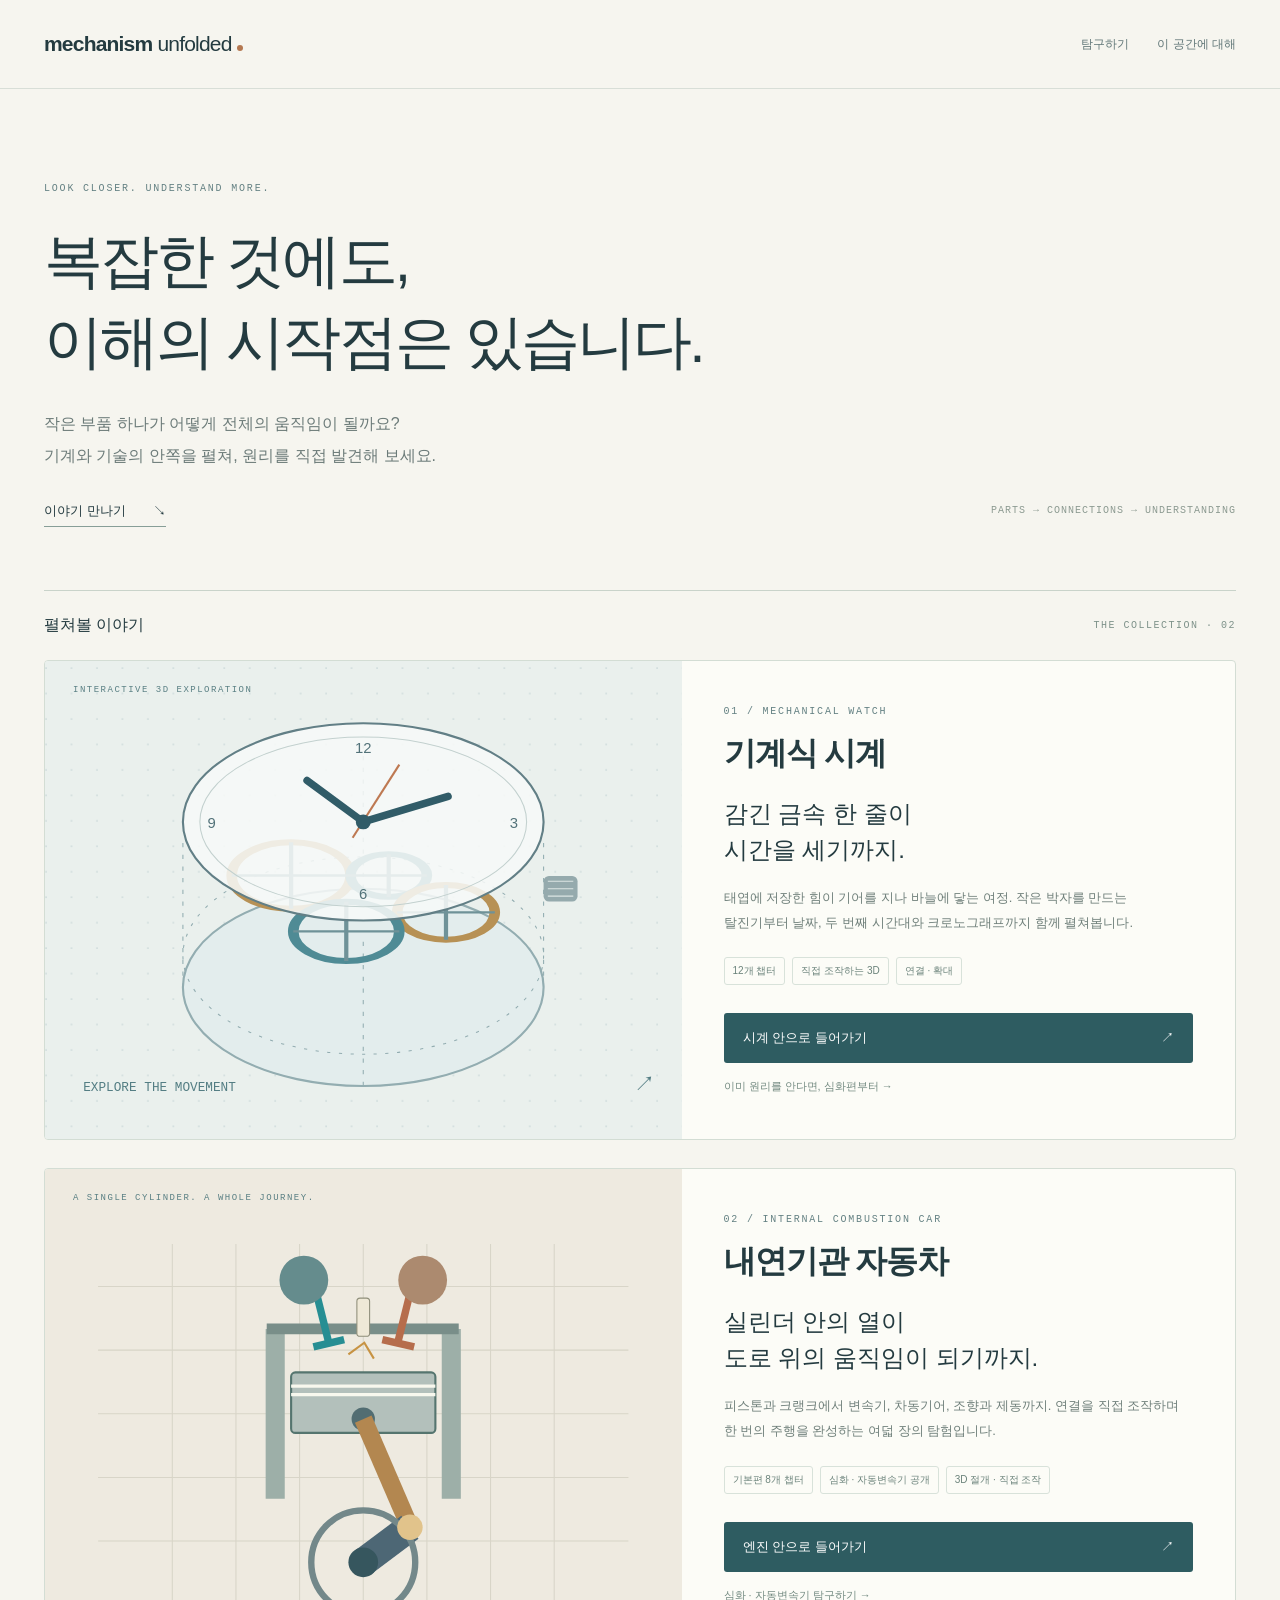
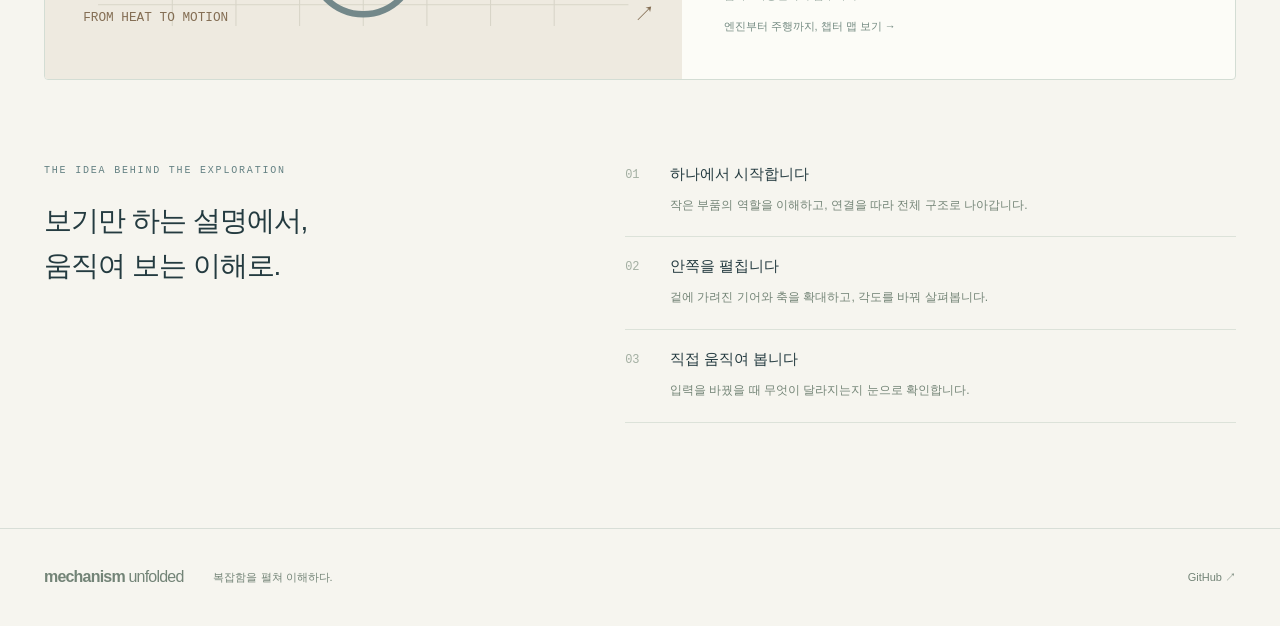
==== index.html @ 6637c1b0 "Add interactive automatic transmission advanced chapter" ====
<!doctype html>
<html lang="ko"><head><meta charset="utf-8"><meta name="viewport" content="width=device-width,initial-scale=1"><meta name="description" content="복잡한 기계와 기술을 부품 하나부터 펼쳐 이해하는 인터랙티브 3D 라이브러리. 기계식 시계와 내연기관 자동차를 직접 조작하며 탐구합니다."><title>Mechanism Unfolded — 복잡함을 펼쳐 이해하다</title><link rel="stylesheet" href="home.css?v=car-3"><script src="home.js" defer></script></head>
<body><header class="site-header"><a class="wordmark" href="./">mechanism <span>unfolded</span><i></i></a><nav aria-label="메인 메뉴"><a href="#stories">탐구하기</a><a href="#approach">이 공간에 대해</a></nav></header>
<main><section class="hero"><div class="kicker">LOOK CLOSER. UNDERSTAND MORE.</div><h1>복잡한 것에도,<br>이해의 시작점은 있습니다.</h1><p>작은 부품 하나가 어떻게 전체의 움직임이 될까요?<br>기계와 기술의 안쪽을 펼쳐, 원리를 직접 발견해 보세요.</p><a class="text-link" href="#stories">이야기 만나기 <span>↘</span></a><div class="hero-index" aria-hidden="true">PARTS → CONNECTIONS → UNDERSTANDING</div></section>
<section id="stories" class="stories" aria-labelledby="stories-title"><div class="section-heading"><h2 id="stories-title">펼쳐볼 이야기</h2><span>THE COLLECTION · 02</span></div>
<article class="story"><a class="story-art" href="watch.html" aria-label="기계식 시계 탐험 시작"><svg viewBox="0 0 600 440" role="img" aria-label="분리된 층 사이로 기어와 바늘의 연결을 보여주는 시계 일러스트"><defs><pattern id="grid" width="24" height="24" patternUnits="userSpaceOnUse"><circle cx="1" cy="1" r=".8" fill="#c9d7d8"/></pattern></defs><rect width="600" height="440" fill="url(#grid)"/><g fill="none" stroke="#93adb1"><ellipse cx="300" cy="302" rx="170" ry="93" fill="#e3eded" stroke-width="2"/><ellipse cx="300" cy="272" rx="170" ry="93" stroke-dasharray="3 8"/><path d="M130 302V162M470 302V162M300 209V69M300 395V255" stroke-dasharray="4 7"/></g><g transform="translate(300 210) scale(1 .56)" fill="none" stroke-width="10"><circle cx="-68" cy="-24" r="56" stroke="#b79155"/><circle cx="24" cy="-24" r="36" stroke="#4f8b95"/><circle cx="78" cy="38" r="46" stroke="#b79155"/><circle cx="-16" cy="70" r="50" stroke="#4f8b95"/><g stroke-width="4" stroke="#6f9298"><path d="M-124 -24H-12M-68 -80V32M-12 -24H60M24 -60V12M32 38H124M78 -8V84M-66 70H34M-16 20V120"/></g></g><ellipse cx="300" cy="146" rx="170" ry="93" fill="#f7faf8" fill-opacity=".87" stroke="#627f86" stroke-width="2"/><ellipse cx="300" cy="146" rx="154" ry="80" fill="none" stroke="#c3d1cf"/><g fill="#527279" font-family="sans-serif" font-size="14" text-anchor="middle"><text x="300" y="81">12</text><text x="442" y="152">3</text><text x="300" y="219">6</text><text x="157" y="152">9</text></g><path d="M300 146L247 107M300 146L380 122" fill="none" stroke="#315c68" stroke-width="7" stroke-linecap="round"/><path d="M290 161L334 92" stroke="#be7952" stroke-width="2"/><circle cx="300" cy="146" r="7" fill="#315c68"/><rect x="470" y="197" width="32" height="24" rx="5" fill="#95aaad"/><path d="M474 202H498M474 209H498M474 216H498" stroke="#dbe5e4"/><text x="36" y="400" fill="#537d83" font-size="12" font-family="monospace">EXPLORE THE MOVEMENT</text><text x="555" y="400" fill="#537d83" font-size="20">↗</text></svg><span class="art-label">INTERACTIVE 3D EXPLORATION</span></a>
<div class="story-copy"><div class="kicker">01 / MECHANICAL WATCH</div><h3><a href="watch.html">기계식 시계</a></h3><p class="story-deck">감긴 금속 한 줄이<br>시간을 세기까지.</p><p>태엽에 저장한 힘이 기어를 지나 바늘에 닿는 여정. 작은 박자를 만드는 탈진기부터 날짜, 두 번째 시간대와 크로노그래프까지 함께 펼쳐봅니다.</p><div class="tags"><span>12개 챕터</span><span>직접 조작하는 3D</span><span>연결 · 확대</span></div><a class="start" href="watch.html">시계 안으로 들어가기 <span>↗</span></a><a class="chapter-link" href="watch.html?lesson=8">이미 원리를 안다면, 심화편부터 →</a></div></article><article class="story car-story"><a class="story-art" href="car.html" aria-label="내연기관 자동차 탐험 시작"><svg viewBox="0 0 600 440" role="img" aria-label="실린더 절개 안의 피스톤과 커넥팅 로드, 크랭크를 보여주는 일러스트"><rect width="600" height="440" fill="#eeeae0"/><g fill="none" stroke="#d8d5c8" stroke-width="1"><path d="M50 90H550M50 150H550M50 210H550M50 270H550M50 330H550M50 390H550M120 50V410M180 50V410M240 50V410M300 50V410M360 50V410M420 50V410M480 50V410"/></g><path d="M217 130V290M383 130V290" fill="none" stroke="#9dafa8" stroke-width="18"/><path d="M209 130H390" stroke="#798e89" stroke-width="10"/><rect x="232" y="171" width="136" height="57" rx="4" fill="#b3c0bb" stroke="#55756f" stroke-width="2"/><path d="M232 184H368M232 192H368" stroke="#f8f8ee" stroke-width="3"/><circle cx="300" cy="215" r="11" fill="#526d72"/><path d="M300 215L344 317" stroke="#b38750" stroke-width="17"/><path d="M300 350L344 317" stroke="#4d6775" stroke-width="27"/><circle cx="300" cy="350" r="49" fill="none" stroke="#73888a" stroke-width="6"/><circle cx="344" cy="317" r="12" fill="#e1c38b"/><circle cx="300" cy="350" r="14" fill="#36565e"/><g stroke-width="7"><path d="M253 85L268 145" stroke="#278e93"/><path d="M347 85L332 145" stroke="#b66d4c"/><path d="M253 147L282 140" stroke="#278e93"/><path d="M318 140L348 147" stroke="#b66d4c"/></g><circle cx="244" cy="84" r="23" fill="#658c8d"/><circle cx="356" cy="84" r="23" fill="#ac8a6f"/><rect x="294" y="101" width="12" height="36" rx="3" fill="#efe9d7" stroke="#8f8e7a"/><path d="M286 154L301 143L310 158" stroke="#c79343" stroke-width="2" fill="none"/><text x="36" y="405" fill="#846e54" font-size="12" font-family="monospace">FROM HEAT TO MOTION</text><text x="555" y="405" fill="#846e54" font-size="20">↗</text></svg><span class="art-label">A SINGLE CYLINDER. A WHOLE JOURNEY.</span></a><div class="story-copy"><div class="kicker">02 / INTERNAL COMBUSTION CAR</div><h3><a href="car.html">내연기관 자동차</a></h3><p class="story-deck">실린더 안의 열이<br>도로 위의 움직임이 되기까지.</p><p>피스톤과 크랭크에서 변속기, 차동기어, 조향과 제동까지. 연결을 직접 조작하며 한 번의 주행을 완성하는 여덟 장의 탐험입니다.</p><div class="tags"><span>기본편 8개 챕터</span><span>심화 · 자동변속기 공개</span><span>3D 절개 · 직접 조작</span></div><a class="start" href="car.html">엔진 안으로 들어가기 <span>↗</span></a><a class="chapter-link" href="automatic.html">심화 · 자동변속기 탐구하기 →</a><a class="chapter-link" href="car.html#roadmap">엔진부터 주행까지, 챕터 맵 보기 →</a></div></article></section>
<section id="approach" class="approach"><div><div class="kicker">THE IDEA BEHIND THE EXPLORATION</div><h2>보기만 하는 설명에서,<br>움직여 보는 이해로.</h2></div><div class="principles"><article><span>01</span><h3>하나에서 시작합니다</h3><p>작은 부품의 역할을 이해하고, 연결을 따라 전체 구조로 나아갑니다.</p></article><article><span>02</span><h3>안쪽을 펼칩니다</h3><p>겉에 가려진 기어와 축을 확대하고, 각도를 바꿔 살펴봅니다.</p></article><article><span>03</span><h3>직접 움직여 봅니다</h3><p>입력을 바꿨을 때 무엇이 달라지는지 눈으로 확인합니다.</p></article></div></section>
</main><footer><a class="wordmark" href="./">mechanism <span>unfolded</span></a><p>복잡함을 펼쳐 이해하다.</p><a href="https://github.com/bjo/mechanism-unfolded">GitHub ↗</a></footer></body></html>
---- home.css ----
*{box-sizing:border-box}html{scroll-behavior:smooth}body{margin:0;background:#f6f5ef;color:#243b40;font-family:Inter,"Segoe UI","Malgun Gothic",sans-serif}a{color:inherit;text-decoration:none}a:focus-visible{outline:3px solid #be7952;outline-offset:6px}.site-header,main,footer{max-width:1280px;margin:auto}.site-header{padding:32px 44px;display:flex;align-items:center;justify-content:space-between;border-bottom:1px solid #d8ded7}.wordmark{font-size:21px;font-weight:750;letter-spacing:-.8px}.wordmark span{font-weight:400}.wordmark i{display:inline-block;width:6px;height:6px;background:#b47851;border-radius:50%;margin-left:5px}.site-header nav{display:flex;gap:28px;font-size:12px;color:#617778}main{padding:0 44px}.hero{padding:94px 0 70px;position:relative}.kicker{font:10px monospace;letter-spacing:1.8px;color:#648183}.hero h1{font-size:clamp(34px,4.6vw,60px);font-weight:500;line-height:1.38;letter-spacing:-2.8px;margin:26px 0}.hero p{font-size:16px;line-height:1.95;color:#6c7b79;margin-bottom:30px}.text-link{font-size:13px;border-bottom:1px solid #879e97;padding-bottom:8px}.text-link span{margin-left:24px}.hero-index{position:absolute;right:0;bottom:74px;font:10px monospace;letter-spacing:1px;color:#8c9a91}.section-heading{display:flex;justify-content:space-between;align-items:center;border-top:1px solid #c9d3ca;padding:24px 0}.section-heading h2{font-size:16px;font-weight:500;margin:0}.section-heading span{font:10px monospace;letter-spacing:1.5px;color:#7e928a}.story{display:grid;grid-template-columns:1.15fr 1fr;border:1px solid #d3ddd4;border-radius:4px;overflow:hidden;background:#fcfcf7}.story-art{background:#eaf0ed;position:relative;display:grid;align-content:center;overflow:hidden;min-height:450px}.story-art svg{width:100%;transition:transform .5s}.story-art:hover svg{transform:translateY(-6px)}.art-label{position:absolute;top:24px;left:28px;font:9px monospace;letter-spacing:1.5px;color:#597f83}.story-copy{padding:45px 42px}.story h3{font-size:32px;letter-spacing:-1px;margin:15px 0 20px}.story-deck{font-size:24px;line-height:1.5;margin:0 0 18px}.story-copy>p:not(.story-deck){font-size:13px;line-height:1.9;color:#70807b}.tags{display:flex;flex-wrap:wrap;gap:7px;margin:22px 0 28px}.tags span{font-size:10px;border:1px solid #d8e2da;padding:6px 8px;border-radius:3px;color:#6b837b}.start{display:flex;justify-content:space-between;background:#2e5c61;color:#fff;padding:16px 19px;font-size:13px;border-radius:3px}.start:hover{background:#21494e}.chapter-link{display:block;font-size:11px;color:#738a81;margin-top:16px}.approach{padding:85px 0;display:grid;grid-template-columns:1fr 1.15fr;gap:50px}.approach h2{font-weight:500;line-height:1.6;font-size:28px;letter-spacing:-1px}.principles article{position:relative;padding:0 0 20px 45px;border-bottom:1px solid #dce2d9;margin-bottom:20px}.principles article>span{position:absolute;left:0;top:3px;color:#a3afa2;font:12px monospace}.principles h3{font-size:15px;font-weight:550;margin:0 0 10px}.principles p{font-size:12px;line-height:1.9;color:#748577;margin:0}footer{border-top:1px solid #d8ded7;padding:30px 44px;display:flex;gap:30px;align-items:center;color:#738477}footer .wordmark{font-size:16px}footer p{font-size:11px}footer>a:last-child{margin-left:auto;font-size:11px}@media(max-width:760px){.site-header{padding:24px}.site-header nav{gap:14px;font-size:11px}.wordmark{font-size:17px}main{padding:0 24px}.hero{padding:58px 0}.hero h1{letter-spacing:-1.5px}.hero p{font-size:14px}.hero-index{display:none}.story{grid-template-columns:1fr}.story-art{min-height:280px}.story-copy{padding:28px}.approach{grid-template-columns:1fr;gap:20px;padding:55px 0}footer{padding:24px;flex-wrap:wrap;gap:10px}footer p{width:100%;order:3}.section-heading span{font-size:9px}}@media(prefers-reduced-motion:reduce){html{scroll-behavior:auto}.story-art svg{transition:none}}
.hero h1,.story-copy,.approach{word-break:keep-all;overflow-wrap:break-word}

.story+.story{margin-top:28px}.car-story .story-art{background:#eeeae0}
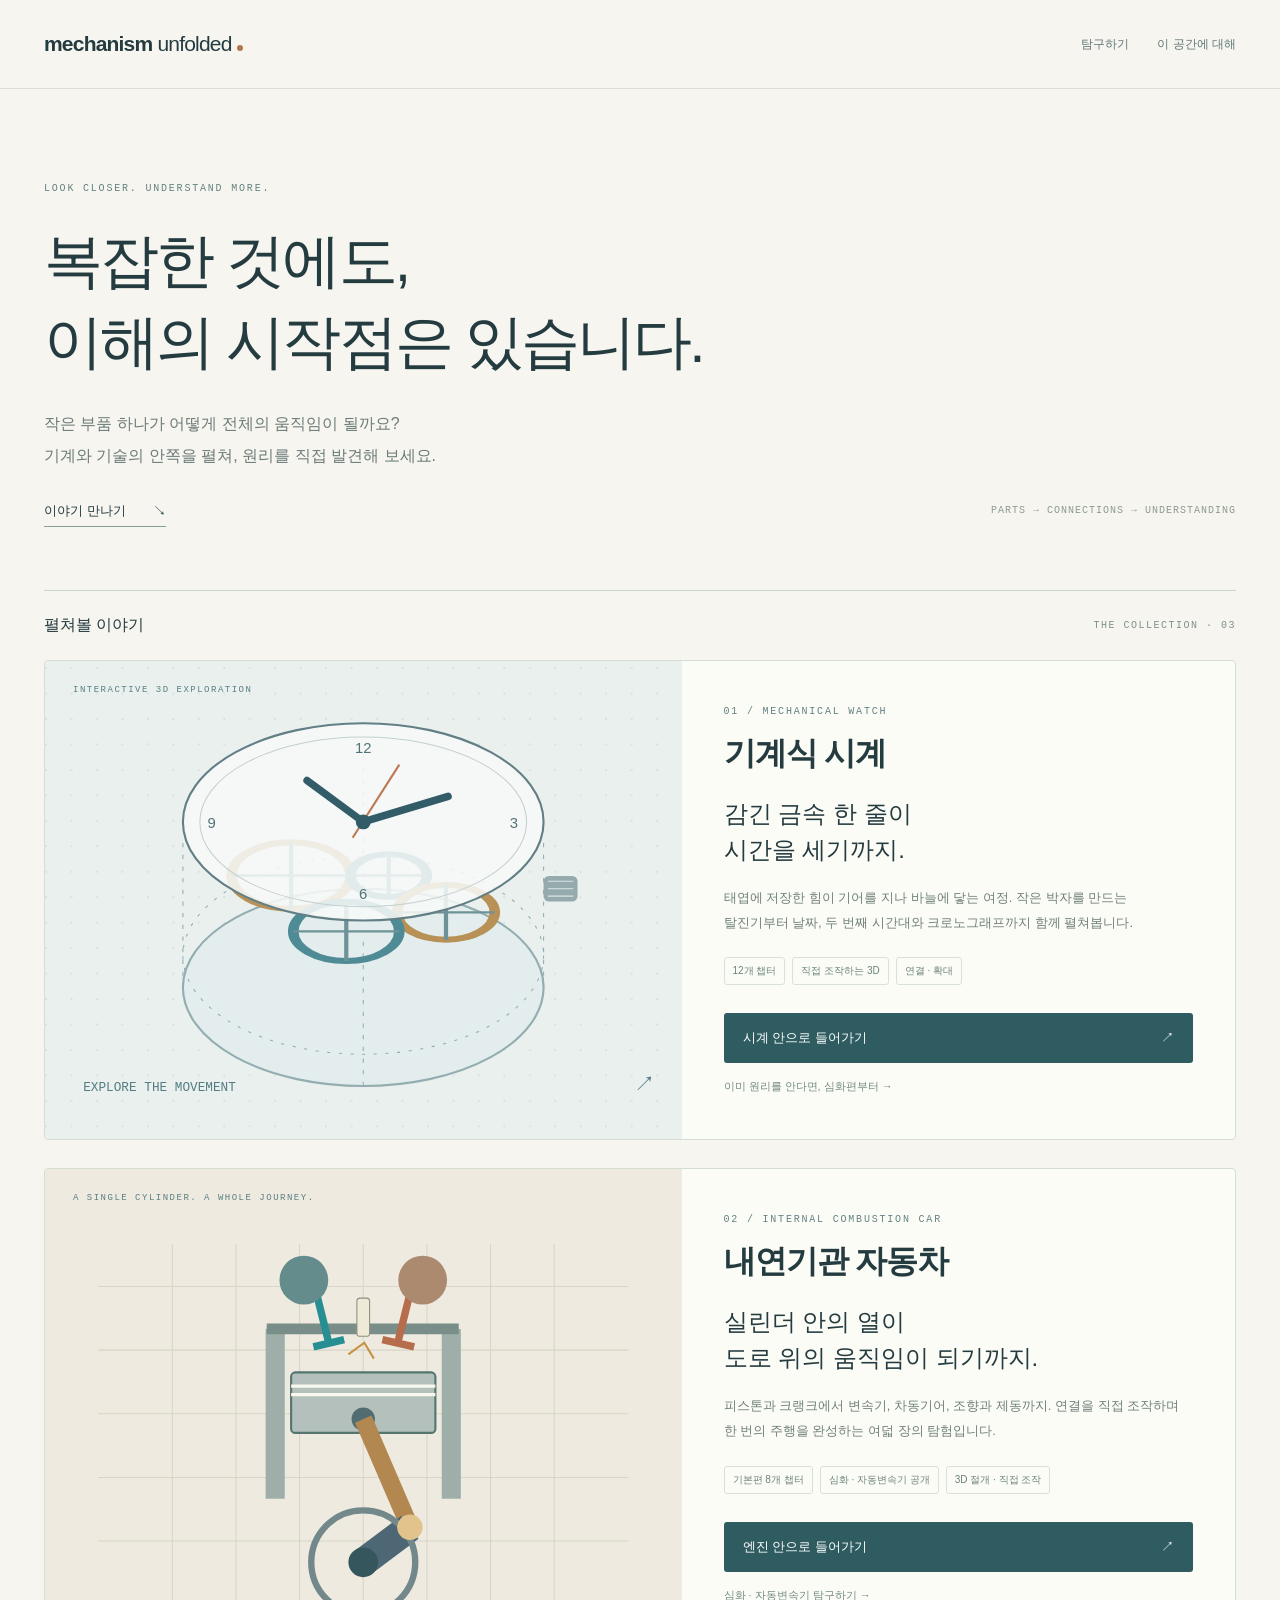
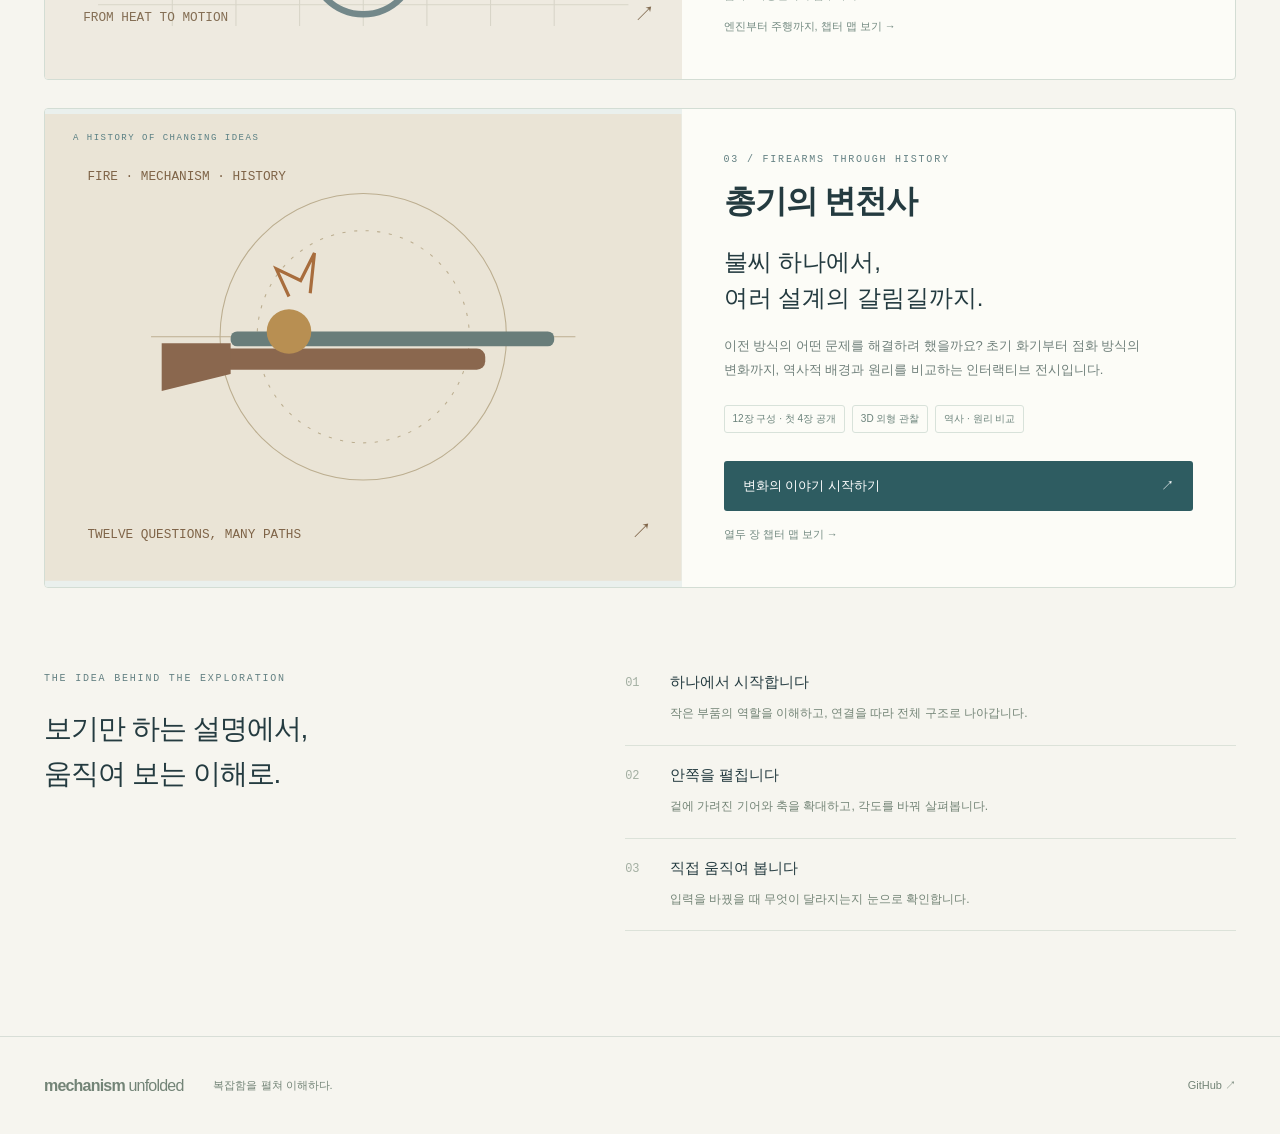
==== commit 88270e19: "Add historical firearms exhibition with first four chapters" ====
--- a/index.html
+++ b/index.html
@@ -1,9 +1,9 @@
 <!doctype html>
-<html lang="ko"><head><meta charset="utf-8"><meta name="viewport" content="width=device-width,initial-scale=1"><meta name="description" content="복잡한 기계와 기술을 부품 하나부터 펼쳐 이해하는 인터랙티브 3D 라이브러리. 기계식 시계와 내연기관 자동차를 직접 조작하며 탐구합니다."><title>Mechanism Unfolded — 복잡함을 펼쳐 이해하다</title><link rel="stylesheet" href="home.css?v=car-3"><script src="home.js" defer></script></head>
+<html lang="ko"><head><meta charset="utf-8"><meta name="viewport" content="width=device-width,initial-scale=1"><meta name="description" content="복잡한 기계와 기술을 부품 하나부터 펼쳐 이해하는 인터랙티브 3D 라이브러리. 기계식 시계, 내연기관 자동차, 총기의 변천사를 탐구합니다."><title>Mechanism Unfolded — 복잡함을 펼쳐 이해하다</title><link rel="stylesheet" href="home.css?v=car-3"><script src="home.js" defer></script></head>
 <body><header class="site-header"><a class="wordmark" href="./">mechanism <span>unfolded</span><i></i></a><nav aria-label="메인 메뉴"><a href="#stories">탐구하기</a><a href="#approach">이 공간에 대해</a></nav></header>
 <main><section class="hero"><div class="kicker">LOOK CLOSER. UNDERSTAND MORE.</div><h1>복잡한 것에도,<br>이해의 시작점은 있습니다.</h1><p>작은 부품 하나가 어떻게 전체의 움직임이 될까요?<br>기계와 기술의 안쪽을 펼쳐, 원리를 직접 발견해 보세요.</p><a class="text-link" href="#stories">이야기 만나기 <span>↘</span></a><div class="hero-index" aria-hidden="true">PARTS → CONNECTIONS → UNDERSTANDING</div></section>
-<section id="stories" class="stories" aria-labelledby="stories-title"><div class="section-heading"><h2 id="stories-title">펼쳐볼 이야기</h2><span>THE COLLECTION · 02</span></div>
+<section id="stories" class="stories" aria-labelledby="stories-title"><div class="section-heading"><h2 id="stories-title">펼쳐볼 이야기</h2><span>THE COLLECTION · 03</span></div>
 <article class="story"><a class="story-art" href="watch.html" aria-label="기계식 시계 탐험 시작"><svg viewBox="0 0 600 440" role="img" aria-label="분리된 층 사이로 기어와 바늘의 연결을 보여주는 시계 일러스트"><defs><pattern id="grid" width="24" height="24" patternUnits="userSpaceOnUse"><circle cx="1" cy="1" r=".8" fill="#c9d7d8"/></pattern></defs><rect width="600" height="440" fill="url(#grid)"/><g fill="none" stroke="#93adb1"><ellipse cx="300" cy="302" rx="170" ry="93" fill="#e3eded" stroke-width="2"/><ellipse cx="300" cy="272" rx="170" ry="93" stroke-dasharray="3 8"/><path d="M130 302V162M470 302V162M300 209V69M300 395V255" stroke-dasharray="4 7"/></g><g transform="translate(300 210) scale(1 .56)" fill="none" stroke-width="10"><circle cx="-68" cy="-24" r="56" stroke="#b79155"/><circle cx="24" cy="-24" r="36" stroke="#4f8b95"/><circle cx="78" cy="38" r="46" stroke="#b79155"/><circle cx="-16" cy="70" r="50" stroke="#4f8b95"/><g stroke-width="4" stroke="#6f9298"><path d="M-124 -24H-12M-68 -80V32M-12 -24H60M24 -60V12M32 38H124M78 -8V84M-66 70H34M-16 20V120"/></g></g><ellipse cx="300" cy="146" rx="170" ry="93" fill="#f7faf8" fill-opacity=".87" stroke="#627f86" stroke-width="2"/><ellipse cx="300" cy="146" rx="154" ry="80" fill="none" stroke="#c3d1cf"/><g fill="#527279" font-family="sans-serif" font-size="14" text-anchor="middle"><text x="300" y="81">12</text><text x="442" y="152">3</text><text x="300" y="219">6</text><text x="157" y="152">9</text></g><path d="M300 146L247 107M300 146L380 122" fill="none" stroke="#315c68" stroke-width="7" stroke-linecap="round"/><path d="M290 161L334 92" stroke="#be7952" stroke-width="2"/><circle cx="300" cy="146" r="7" fill="#315c68"/><rect x="470" y="197" width="32" height="24" rx="5" fill="#95aaad"/><path d="M474 202H498M474 209H498M474 216H498" stroke="#dbe5e4"/><text x="36" y="400" fill="#537d83" font-size="12" font-family="monospace">EXPLORE THE MOVEMENT</text><text x="555" y="400" fill="#537d83" font-size="20">↗</text></svg><span class="art-label">INTERACTIVE 3D EXPLORATION</span></a>
-<div class="story-copy"><div class="kicker">01 / MECHANICAL WATCH</div><h3><a href="watch.html">기계식 시계</a></h3><p class="story-deck">감긴 금속 한 줄이<br>시간을 세기까지.</p><p>태엽에 저장한 힘이 기어를 지나 바늘에 닿는 여정. 작은 박자를 만드는 탈진기부터 날짜, 두 번째 시간대와 크로노그래프까지 함께 펼쳐봅니다.</p><div class="tags"><span>12개 챕터</span><span>직접 조작하는 3D</span><span>연결 · 확대</span></div><a class="start" href="watch.html">시계 안으로 들어가기 <span>↗</span></a><a class="chapter-link" href="watch.html?lesson=8">이미 원리를 안다면, 심화편부터 →</a></div></article><article class="story car-story"><a class="story-art" href="car.html" aria-label="내연기관 자동차 탐험 시작"><svg viewBox="0 0 600 440" role="img" aria-label="실린더 절개 안의 피스톤과 커넥팅 로드, 크랭크를 보여주는 일러스트"><rect width="600" height="440" fill="#eeeae0"/><g fill="none" stroke="#d8d5c8" stroke-width="1"><path d="M50 90H550M50 150H550M50 210H550M50 270H550M50 330H550M50 390H550M120 50V410M180 50V410M240 50V410M300 50V410M360 50V410M420 50V410M480 50V410"/></g><path d="M217 130V290M383 130V290" fill="none" stroke="#9dafa8" stroke-width="18"/><path d="M209 130H390" stroke="#798e89" stroke-width="10"/><rect x="232" y="171" width="136" height="57" rx="4" fill="#b3c0bb" stroke="#55756f" stroke-width="2"/><path d="M232 184H368M232 192H368" stroke="#f8f8ee" stroke-width="3"/><circle cx="300" cy="215" r="11" fill="#526d72"/><path d="M300 215L344 317" stroke="#b38750" stroke-width="17"/><path d="M300 350L344 317" stroke="#4d6775" stroke-width="27"/><circle cx="300" cy="350" r="49" fill="none" stroke="#73888a" stroke-width="6"/><circle cx="344" cy="317" r="12" fill="#e1c38b"/><circle cx="300" cy="350" r="14" fill="#36565e"/><g stroke-width="7"><path d="M253 85L268 145" stroke="#278e93"/><path d="M347 85L332 145" stroke="#b66d4c"/><path d="M253 147L282 140" stroke="#278e93"/><path d="M318 140L348 147" stroke="#b66d4c"/></g><circle cx="244" cy="84" r="23" fill="#658c8d"/><circle cx="356" cy="84" r="23" fill="#ac8a6f"/><rect x="294" y="101" width="12" height="36" rx="3" fill="#efe9d7" stroke="#8f8e7a"/><path d="M286 154L301 143L310 158" stroke="#c79343" stroke-width="2" fill="none"/><text x="36" y="405" fill="#846e54" font-size="12" font-family="monospace">FROM HEAT TO MOTION</text><text x="555" y="405" fill="#846e54" font-size="20">↗</text></svg><span class="art-label">A SINGLE CYLINDER. A WHOLE JOURNEY.</span></a><div class="story-copy"><div class="kicker">02 / INTERNAL COMBUSTION CAR</div><h3><a href="car.html">내연기관 자동차</a></h3><p class="story-deck">실린더 안의 열이<br>도로 위의 움직임이 되기까지.</p><p>피스톤과 크랭크에서 변속기, 차동기어, 조향과 제동까지. 연결을 직접 조작하며 한 번의 주행을 완성하는 여덟 장의 탐험입니다.</p><div class="tags"><span>기본편 8개 챕터</span><span>심화 · 자동변속기 공개</span><span>3D 절개 · 직접 조작</span></div><a class="start" href="car.html">엔진 안으로 들어가기 <span>↗</span></a><a class="chapter-link" href="automatic.html">심화 · 자동변속기 탐구하기 →</a><a class="chapter-link" href="car.html#roadmap">엔진부터 주행까지, 챕터 맵 보기 →</a></div></article></section>
+<div class="story-copy"><div class="kicker">01 / MECHANICAL WATCH</div><h3><a href="watch.html">기계식 시계</a></h3><p class="story-deck">감긴 금속 한 줄이<br>시간을 세기까지.</p><p>태엽에 저장한 힘이 기어를 지나 바늘에 닿는 여정. 작은 박자를 만드는 탈진기부터 날짜, 두 번째 시간대와 크로노그래프까지 함께 펼쳐봅니다.</p><div class="tags"><span>12개 챕터</span><span>직접 조작하는 3D</span><span>연결 · 확대</span></div><a class="start" href="watch.html">시계 안으로 들어가기 <span>↗</span></a><a class="chapter-link" href="watch.html?lesson=8">이미 원리를 안다면, 심화편부터 →</a></div></article><article class="story car-story"><a class="story-art" href="car.html" aria-label="내연기관 자동차 탐험 시작"><svg viewBox="0 0 600 440" role="img" aria-label="실린더 절개 안의 피스톤과 커넥팅 로드, 크랭크를 보여주는 일러스트"><rect width="600" height="440" fill="#eeeae0"/><g fill="none" stroke="#d8d5c8" stroke-width="1"><path d="M50 90H550M50 150H550M50 210H550M50 270H550M50 330H550M50 390H550M120 50V410M180 50V410M240 50V410M300 50V410M360 50V410M420 50V410M480 50V410"/></g><path d="M217 130V290M383 130V290" fill="none" stroke="#9dafa8" stroke-width="18"/><path d="M209 130H390" stroke="#798e89" stroke-width="10"/><rect x="232" y="171" width="136" height="57" rx="4" fill="#b3c0bb" stroke="#55756f" stroke-width="2"/><path d="M232 184H368M232 192H368" stroke="#f8f8ee" stroke-width="3"/><circle cx="300" cy="215" r="11" fill="#526d72"/><path d="M300 215L344 317" stroke="#b38750" stroke-width="17"/><path d="M300 350L344 317" stroke="#4d6775" stroke-width="27"/><circle cx="300" cy="350" r="49" fill="none" stroke="#73888a" stroke-width="6"/><circle cx="344" cy="317" r="12" fill="#e1c38b"/><circle cx="300" cy="350" r="14" fill="#36565e"/><g stroke-width="7"><path d="M253 85L268 145" stroke="#278e93"/><path d="M347 85L332 145" stroke="#b66d4c"/><path d="M253 147L282 140" stroke="#278e93"/><path d="M318 140L348 147" stroke="#b66d4c"/></g><circle cx="244" cy="84" r="23" fill="#658c8d"/><circle cx="356" cy="84" r="23" fill="#ac8a6f"/><rect x="294" y="101" width="12" height="36" rx="3" fill="#efe9d7" stroke="#8f8e7a"/><path d="M286 154L301 143L310 158" stroke="#c79343" stroke-width="2" fill="none"/><text x="36" y="405" fill="#846e54" font-size="12" font-family="monospace">FROM HEAT TO MOTION</text><text x="555" y="405" fill="#846e54" font-size="20">↗</text></svg><span class="art-label">A SINGLE CYLINDER. A WHOLE JOURNEY.</span></a><div class="story-copy"><div class="kicker">02 / INTERNAL COMBUSTION CAR</div><h3><a href="car.html">내연기관 자동차</a></h3><p class="story-deck">실린더 안의 열이<br>도로 위의 움직임이 되기까지.</p><p>피스톤과 크랭크에서 변속기, 차동기어, 조향과 제동까지. 연결을 직접 조작하며 한 번의 주행을 완성하는 여덟 장의 탐험입니다.</p><div class="tags"><span>기본편 8개 챕터</span><span>심화 · 자동변속기 공개</span><span>3D 절개 · 직접 조작</span></div><a class="start" href="car.html">엔진 안으로 들어가기 <span>↗</span></a><a class="chapter-link" href="automatic.html">심화 · 자동변속기 탐구하기 →</a><a class="chapter-link" href="car.html#roadmap">엔진부터 주행까지, 챕터 맵 보기 →</a></div></article><article class="story"><a class="story-art" href="firearms.html" aria-label="총기의 변천사 탐구하기"><svg viewBox="0 0 600 440" role="img" aria-label="불씨에서 기계적 점화로 이어지는 개념 일러스트"><rect width="600" height="440" fill="#eae4d6"/><g fill="none" stroke="#bcae90"><circle cx="300" cy="210" r="135"/><circle cx="300" cy="210" r="100" stroke-dasharray="3 8"/><path d="M100 210H500"/></g><g fill="#8a674e"><rect x="150" y="221" width="265" height="20" rx="8"/><path d="M110 216H175V245L110 261Z"/></g><rect x="175" y="205" width="305" height="14" rx="6" fill="#697d7a"/><circle cx="230" cy="205" r="21" fill="#b88f52"/><path d="M230 172L218 146L241 157L254 131L250 169" fill="none" stroke="#a86d3d" stroke-width="3"/><text x="40" y="62" font-family="monospace" font-size="12" fill="#7f6448">FIRE · MECHANISM · HISTORY</text><text x="40" y="400" font-family="monospace" font-size="12" fill="#7f6448">TWELVE QUESTIONS, MANY PATHS</text><text x="552" y="400" fill="#7f6448" font-size="20">↗</text></svg><span class="art-label">A HISTORY OF CHANGING IDEAS</span></a><div class="story-copy"><div class="kicker">03 / FIREARMS THROUGH HISTORY</div><h3><a href="firearms.html">총기의 변천사</a></h3><p class="story-deck">불씨 하나에서,<br>여러 설계의 갈림길까지.</p><p>이전 방식의 어떤 문제를 해결하려 했을까요? 초기 화기부터 점화 방식의 변화까지, 역사적 배경과 원리를 비교하는 인터랙티브 전시입니다.</p><div class="tags"><span>12장 구성 · 첫 4장 공개</span><span>3D 외형 관찰</span><span>역사 · 원리 비교</span></div><a class="start" href="firearms.html">변화의 이야기 시작하기 <span>↗</span></a><a class="chapter-link" href="firearms.html#map">열두 장 챕터 맵 보기 →</a></div></article></section>
 <section id="approach" class="approach"><div><div class="kicker">THE IDEA BEHIND THE EXPLORATION</div><h2>보기만 하는 설명에서,<br>움직여 보는 이해로.</h2></div><div class="principles"><article><span>01</span><h3>하나에서 시작합니다</h3><p>작은 부품의 역할을 이해하고, 연결을 따라 전체 구조로 나아갑니다.</p></article><article><span>02</span><h3>안쪽을 펼칩니다</h3><p>겉에 가려진 기어와 축을 확대하고, 각도를 바꿔 살펴봅니다.</p></article><article><span>03</span><h3>직접 움직여 봅니다</h3><p>입력을 바꿨을 때 무엇이 달라지는지 눈으로 확인합니다.</p></article></div></section>
 </main><footer><a class="wordmark" href="./">mechanism <span>unfolded</span></a><p>복잡함을 펼쳐 이해하다.</p><a href="https://github.com/bjo/mechanism-unfolded">GitHub ↗</a></footer></body></html>
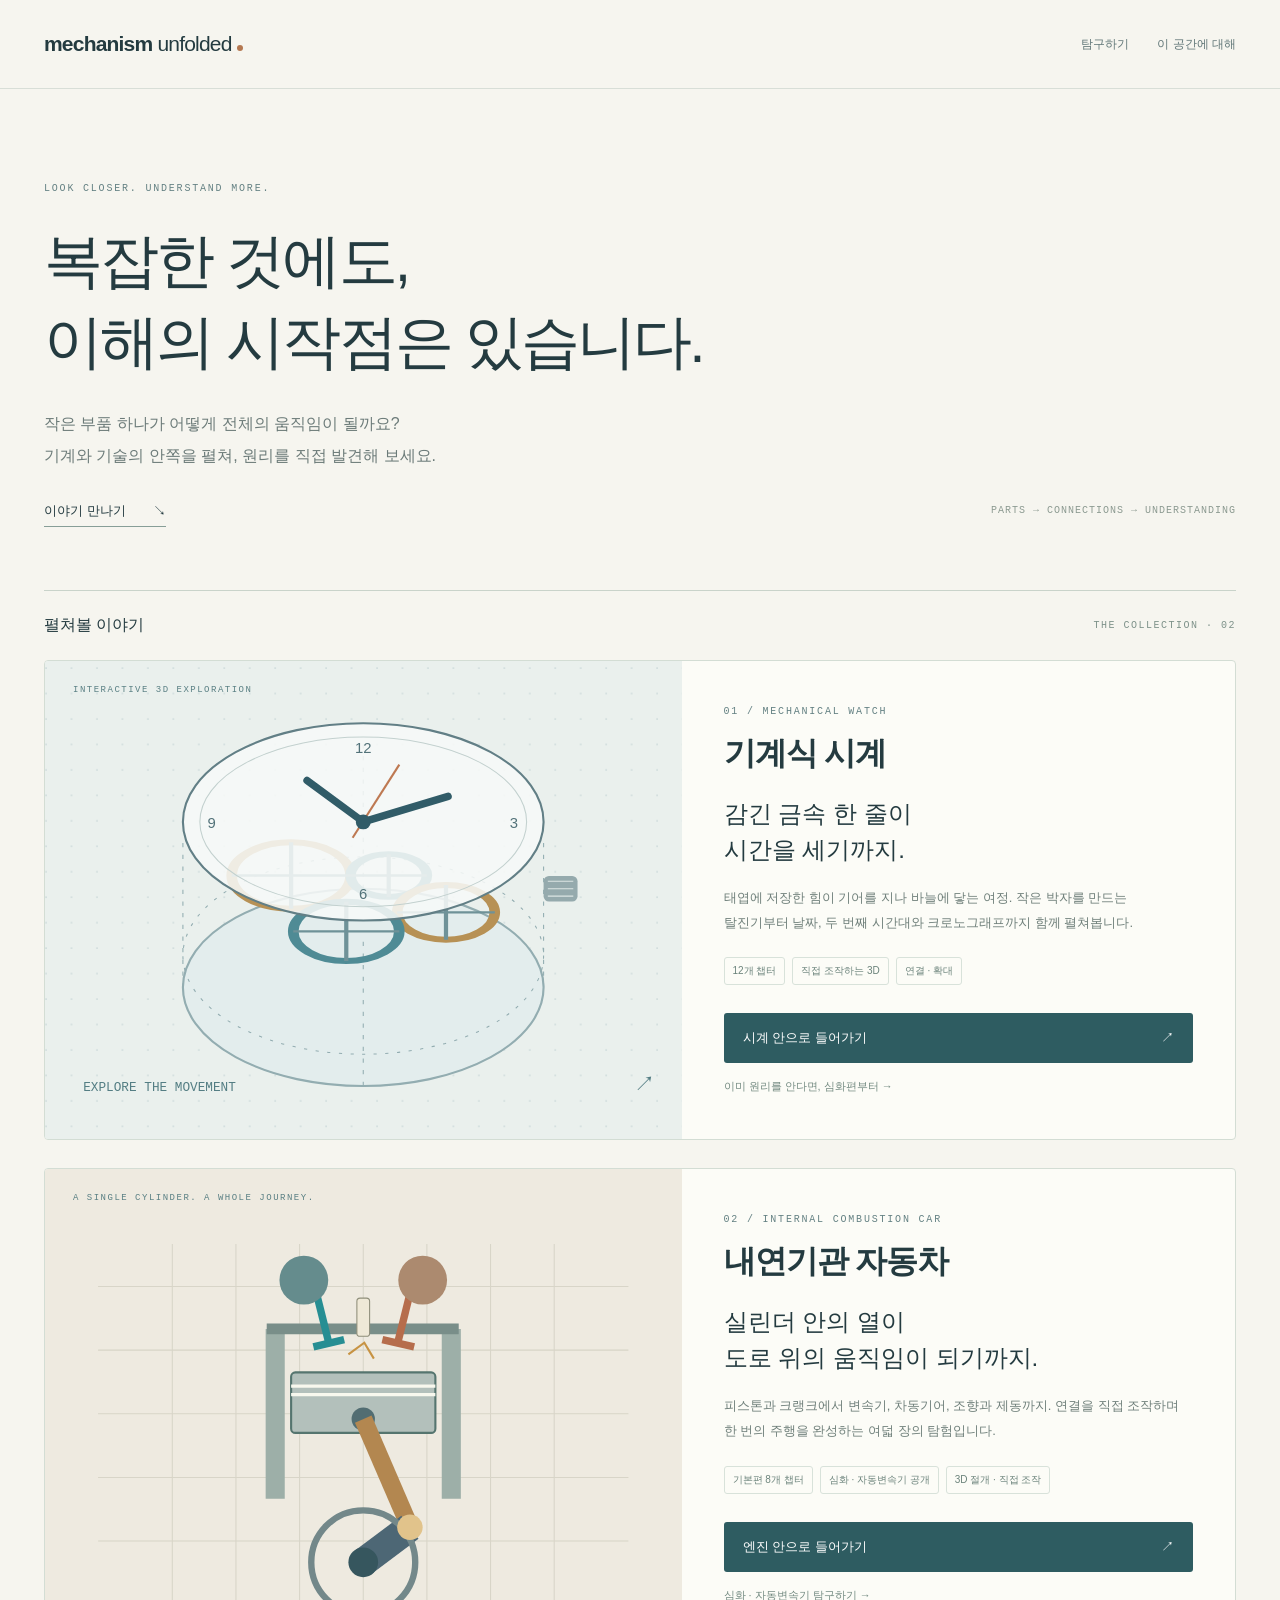
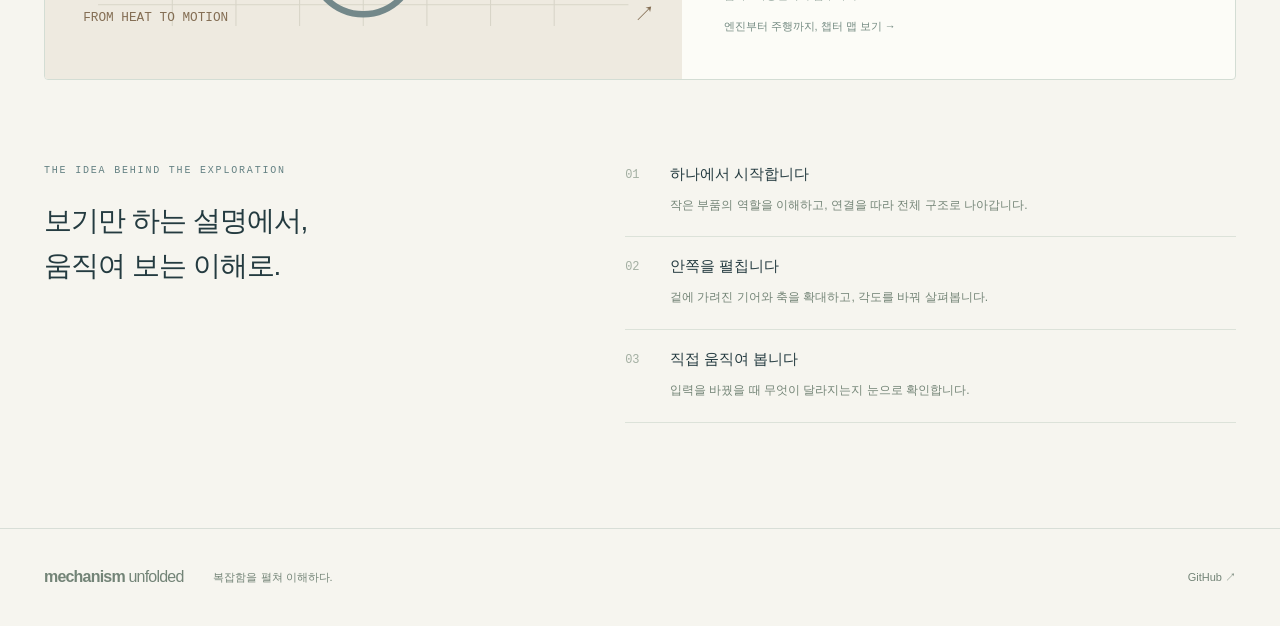
==== commit 6fbd3db3: "Gate firearms exhibition behind explicit preview flag" ====
--- a/index.html
+++ b/index.html
@@ -1,9 +1,9 @@
 <!doctype html>
-<html lang="ko"><head><meta charset="utf-8"><meta name="viewport" content="width=device-width,initial-scale=1"><meta name="description" content="복잡한 기계와 기술을 부품 하나부터 펼쳐 이해하는 인터랙티브 3D 라이브러리. 기계식 시계, 내연기관 자동차, 총기의 변천사를 탐구합니다."><title>Mechanism Unfolded — 복잡함을 펼쳐 이해하다</title><link rel="stylesheet" href="home.css?v=car-3"><script src="home.js" defer></script></head>
+<html lang="ko"><head><meta charset="utf-8"><meta name="viewport" content="width=device-width,initial-scale=1"><meta name="description" content="복잡한 기계와 기술을 부품 하나부터 펼쳐 이해하는 인터랙티브 3D 라이브러리. 기계식 시계와 내연기관 자동차를 탐구합니다."><title>Mechanism Unfolded — 복잡함을 펼쳐 이해하다</title><link rel="stylesheet" href="home.css?v=car-3"><script src="site-features.js?v=1"></script><script src="home.js" defer></script><style>[hidden]{display:none!important}</style></head>
 <body><header class="site-header"><a class="wordmark" href="./">mechanism <span>unfolded</span><i></i></a><nav aria-label="메인 메뉴"><a href="#stories">탐구하기</a><a href="#approach">이 공간에 대해</a></nav></header>
 <main><section class="hero"><div class="kicker">LOOK CLOSER. UNDERSTAND MORE.</div><h1>복잡한 것에도,<br>이해의 시작점은 있습니다.</h1><p>작은 부품 하나가 어떻게 전체의 움직임이 될까요?<br>기계와 기술의 안쪽을 펼쳐, 원리를 직접 발견해 보세요.</p><a class="text-link" href="#stories">이야기 만나기 <span>↘</span></a><div class="hero-index" aria-hidden="true">PARTS → CONNECTIONS → UNDERSTANDING</div></section>
-<section id="stories" class="stories" aria-labelledby="stories-title"><div class="section-heading"><h2 id="stories-title">펼쳐볼 이야기</h2><span>THE COLLECTION · 03</span></div>
+<section id="stories" class="stories" aria-labelledby="stories-title"><div class="section-heading"><h2 id="stories-title">펼쳐볼 이야기</h2><span id="collectionCount">THE COLLECTION · 02</span></div>
 <article class="story"><a class="story-art" href="watch.html" aria-label="기계식 시계 탐험 시작"><svg viewBox="0 0 600 440" role="img" aria-label="분리된 층 사이로 기어와 바늘의 연결을 보여주는 시계 일러스트"><defs><pattern id="grid" width="24" height="24" patternUnits="userSpaceOnUse"><circle cx="1" cy="1" r=".8" fill="#c9d7d8"/></pattern></defs><rect width="600" height="440" fill="url(#grid)"/><g fill="none" stroke="#93adb1"><ellipse cx="300" cy="302" rx="170" ry="93" fill="#e3eded" stroke-width="2"/><ellipse cx="300" cy="272" rx="170" ry="93" stroke-dasharray="3 8"/><path d="M130 302V162M470 302V162M300 209V69M300 395V255" stroke-dasharray="4 7"/></g><g transform="translate(300 210) scale(1 .56)" fill="none" stroke-width="10"><circle cx="-68" cy="-24" r="56" stroke="#b79155"/><circle cx="24" cy="-24" r="36" stroke="#4f8b95"/><circle cx="78" cy="38" r="46" stroke="#b79155"/><circle cx="-16" cy="70" r="50" stroke="#4f8b95"/><g stroke-width="4" stroke="#6f9298"><path d="M-124 -24H-12M-68 -80V32M-12 -24H60M24 -60V12M32 38H124M78 -8V84M-66 70H34M-16 20V120"/></g></g><ellipse cx="300" cy="146" rx="170" ry="93" fill="#f7faf8" fill-opacity=".87" stroke="#627f86" stroke-width="2"/><ellipse cx="300" cy="146" rx="154" ry="80" fill="none" stroke="#c3d1cf"/><g fill="#527279" font-family="sans-serif" font-size="14" text-anchor="middle"><text x="300" y="81">12</text><text x="442" y="152">3</text><text x="300" y="219">6</text><text x="157" y="152">9</text></g><path d="M300 146L247 107M300 146L380 122" fill="none" stroke="#315c68" stroke-width="7" stroke-linecap="round"/><path d="M290 161L334 92" stroke="#be7952" stroke-width="2"/><circle cx="300" cy="146" r="7" fill="#315c68"/><rect x="470" y="197" width="32" height="24" rx="5" fill="#95aaad"/><path d="M474 202H498M474 209H498M474 216H498" stroke="#dbe5e4"/><text x="36" y="400" fill="#537d83" font-size="12" font-family="monospace">EXPLORE THE MOVEMENT</text><text x="555" y="400" fill="#537d83" font-size="20">↗</text></svg><span class="art-label">INTERACTIVE 3D EXPLORATION</span></a>
-<div class="story-copy"><div class="kicker">01 / MECHANICAL WATCH</div><h3><a href="watch.html">기계식 시계</a></h3><p class="story-deck">감긴 금속 한 줄이<br>시간을 세기까지.</p><p>태엽에 저장한 힘이 기어를 지나 바늘에 닿는 여정. 작은 박자를 만드는 탈진기부터 날짜, 두 번째 시간대와 크로노그래프까지 함께 펼쳐봅니다.</p><div class="tags"><span>12개 챕터</span><span>직접 조작하는 3D</span><span>연결 · 확대</span></div><a class="start" href="watch.html">시계 안으로 들어가기 <span>↗</span></a><a class="chapter-link" href="watch.html?lesson=8">이미 원리를 안다면, 심화편부터 →</a></div></article><article class="story car-story"><a class="story-art" href="car.html" aria-label="내연기관 자동차 탐험 시작"><svg viewBox="0 0 600 440" role="img" aria-label="실린더 절개 안의 피스톤과 커넥팅 로드, 크랭크를 보여주는 일러스트"><rect width="600" height="440" fill="#eeeae0"/><g fill="none" stroke="#d8d5c8" stroke-width="1"><path d="M50 90H550M50 150H550M50 210H550M50 270H550M50 330H550M50 390H550M120 50V410M180 50V410M240 50V410M300 50V410M360 50V410M420 50V410M480 50V410"/></g><path d="M217 130V290M383 130V290" fill="none" stroke="#9dafa8" stroke-width="18"/><path d="M209 130H390" stroke="#798e89" stroke-width="10"/><rect x="232" y="171" width="136" height="57" rx="4" fill="#b3c0bb" stroke="#55756f" stroke-width="2"/><path d="M232 184H368M232 192H368" stroke="#f8f8ee" stroke-width="3"/><circle cx="300" cy="215" r="11" fill="#526d72"/><path d="M300 215L344 317" stroke="#b38750" stroke-width="17"/><path d="M300 350L344 317" stroke="#4d6775" stroke-width="27"/><circle cx="300" cy="350" r="49" fill="none" stroke="#73888a" stroke-width="6"/><circle cx="344" cy="317" r="12" fill="#e1c38b"/><circle cx="300" cy="350" r="14" fill="#36565e"/><g stroke-width="7"><path d="M253 85L268 145" stroke="#278e93"/><path d="M347 85L332 145" stroke="#b66d4c"/><path d="M253 147L282 140" stroke="#278e93"/><path d="M318 140L348 147" stroke="#b66d4c"/></g><circle cx="244" cy="84" r="23" fill="#658c8d"/><circle cx="356" cy="84" r="23" fill="#ac8a6f"/><rect x="294" y="101" width="12" height="36" rx="3" fill="#efe9d7" stroke="#8f8e7a"/><path d="M286 154L301 143L310 158" stroke="#c79343" stroke-width="2" fill="none"/><text x="36" y="405" fill="#846e54" font-size="12" font-family="monospace">FROM HEAT TO MOTION</text><text x="555" y="405" fill="#846e54" font-size="20">↗</text></svg><span class="art-label">A SINGLE CYLINDER. A WHOLE JOURNEY.</span></a><div class="story-copy"><div class="kicker">02 / INTERNAL COMBUSTION CAR</div><h3><a href="car.html">내연기관 자동차</a></h3><p class="story-deck">실린더 안의 열이<br>도로 위의 움직임이 되기까지.</p><p>피스톤과 크랭크에서 변속기, 차동기어, 조향과 제동까지. 연결을 직접 조작하며 한 번의 주행을 완성하는 여덟 장의 탐험입니다.</p><div class="tags"><span>기본편 8개 챕터</span><span>심화 · 자동변속기 공개</span><span>3D 절개 · 직접 조작</span></div><a class="start" href="car.html">엔진 안으로 들어가기 <span>↗</span></a><a class="chapter-link" href="automatic.html">심화 · 자동변속기 탐구하기 →</a><a class="chapter-link" href="car.html#roadmap">엔진부터 주행까지, 챕터 맵 보기 →</a></div></article><article class="story"><a class="story-art" href="firearms.html" aria-label="총기의 변천사 탐구하기"><svg viewBox="0 0 600 440" role="img" aria-label="불씨에서 기계적 점화로 이어지는 개념 일러스트"><rect width="600" height="440" fill="#eae4d6"/><g fill="none" stroke="#bcae90"><circle cx="300" cy="210" r="135"/><circle cx="300" cy="210" r="100" stroke-dasharray="3 8"/><path d="M100 210H500"/></g><g fill="#8a674e"><rect x="150" y="221" width="265" height="20" rx="8"/><path d="M110 216H175V245L110 261Z"/></g><rect x="175" y="205" width="305" height="14" rx="6" fill="#697d7a"/><circle cx="230" cy="205" r="21" fill="#b88f52"/><path d="M230 172L218 146L241 157L254 131L250 169" fill="none" stroke="#a86d3d" stroke-width="3"/><text x="40" y="62" font-family="monospace" font-size="12" fill="#7f6448">FIRE · MECHANISM · HISTORY</text><text x="40" y="400" font-family="monospace" font-size="12" fill="#7f6448">TWELVE QUESTIONS, MANY PATHS</text><text x="552" y="400" fill="#7f6448" font-size="20">↗</text></svg><span class="art-label">A HISTORY OF CHANGING IDEAS</span></a><div class="story-copy"><div class="kicker">03 / FIREARMS THROUGH HISTORY</div><h3><a href="firearms.html">총기의 변천사</a></h3><p class="story-deck">불씨 하나에서,<br>여러 설계의 갈림길까지.</p><p>이전 방식의 어떤 문제를 해결하려 했을까요? 초기 화기부터 점화 방식의 변화까지, 역사적 배경과 원리를 비교하는 인터랙티브 전시입니다.</p><div class="tags"><span>12장 구성 · 첫 4장 공개</span><span>3D 외형 관찰</span><span>역사 · 원리 비교</span></div><a class="start" href="firearms.html">변화의 이야기 시작하기 <span>↗</span></a><a class="chapter-link" href="firearms.html#map">열두 장 챕터 맵 보기 →</a></div></article></section>
+<div class="story-copy"><div class="kicker">01 / MECHANICAL WATCH</div><h3><a href="watch.html">기계식 시계</a></h3><p class="story-deck">감긴 금속 한 줄이<br>시간을 세기까지.</p><p>태엽에 저장한 힘이 기어를 지나 바늘에 닿는 여정. 작은 박자를 만드는 탈진기부터 날짜, 두 번째 시간대와 크로노그래프까지 함께 펼쳐봅니다.</p><div class="tags"><span>12개 챕터</span><span>직접 조작하는 3D</span><span>연결 · 확대</span></div><a class="start" href="watch.html">시계 안으로 들어가기 <span>↗</span></a><a class="chapter-link" href="watch.html?lesson=8">이미 원리를 안다면, 심화편부터 →</a></div></article><article class="story car-story"><a class="story-art" href="car.html" aria-label="내연기관 자동차 탐험 시작"><svg viewBox="0 0 600 440" role="img" aria-label="실린더 절개 안의 피스톤과 커넥팅 로드, 크랭크를 보여주는 일러스트"><rect width="600" height="440" fill="#eeeae0"/><g fill="none" stroke="#d8d5c8" stroke-width="1"><path d="M50 90H550M50 150H550M50 210H550M50 270H550M50 330H550M50 390H550M120 50V410M180 50V410M240 50V410M300 50V410M360 50V410M420 50V410M480 50V410"/></g><path d="M217 130V290M383 130V290" fill="none" stroke="#9dafa8" stroke-width="18"/><path d="M209 130H390" stroke="#798e89" stroke-width="10"/><rect x="232" y="171" width="136" height="57" rx="4" fill="#b3c0bb" stroke="#55756f" stroke-width="2"/><path d="M232 184H368M232 192H368" stroke="#f8f8ee" stroke-width="3"/><circle cx="300" cy="215" r="11" fill="#526d72"/><path d="M300 215L344 317" stroke="#b38750" stroke-width="17"/><path d="M300 350L344 317" stroke="#4d6775" stroke-width="27"/><circle cx="300" cy="350" r="49" fill="none" stroke="#73888a" stroke-width="6"/><circle cx="344" cy="317" r="12" fill="#e1c38b"/><circle cx="300" cy="350" r="14" fill="#36565e"/><g stroke-width="7"><path d="M253 85L268 145" stroke="#278e93"/><path d="M347 85L332 145" stroke="#b66d4c"/><path d="M253 147L282 140" stroke="#278e93"/><path d="M318 140L348 147" stroke="#b66d4c"/></g><circle cx="244" cy="84" r="23" fill="#658c8d"/><circle cx="356" cy="84" r="23" fill="#ac8a6f"/><rect x="294" y="101" width="12" height="36" rx="3" fill="#efe9d7" stroke="#8f8e7a"/><path d="M286 154L301 143L310 158" stroke="#c79343" stroke-width="2" fill="none"/><text x="36" y="405" fill="#846e54" font-size="12" font-family="monospace">FROM HEAT TO MOTION</text><text x="555" y="405" fill="#846e54" font-size="20">↗</text></svg><span class="art-label">A SINGLE CYLINDER. A WHOLE JOURNEY.</span></a><div class="story-copy"><div class="kicker">02 / INTERNAL COMBUSTION CAR</div><h3><a href="car.html">내연기관 자동차</a></h3><p class="story-deck">실린더 안의 열이<br>도로 위의 움직임이 되기까지.</p><p>피스톤과 크랭크에서 변속기, 차동기어, 조향과 제동까지. 연결을 직접 조작하며 한 번의 주행을 완성하는 여덟 장의 탐험입니다.</p><div class="tags"><span>기본편 8개 챕터</span><span>심화 · 자동변속기 공개</span><span>3D 절개 · 직접 조작</span></div><a class="start" href="car.html">엔진 안으로 들어가기 <span>↗</span></a><a class="chapter-link" href="automatic.html">심화 · 자동변속기 탐구하기 →</a><a class="chapter-link" href="car.html#roadmap">엔진부터 주행까지, 챕터 맵 보기 →</a></div></article><article class="story" data-feature="firearms" hidden><a class="story-art" href="firearms.html" aria-label="총기의 변천사 탐구하기"><svg viewBox="0 0 600 440" role="img" aria-label="불씨에서 기계적 점화로 이어지는 개념 일러스트"><rect width="600" height="440" fill="#eae4d6"/><g fill="none" stroke="#bcae90"><circle cx="300" cy="210" r="135"/><circle cx="300" cy="210" r="100" stroke-dasharray="3 8"/><path d="M100 210H500"/></g><g fill="#8a674e"><rect x="150" y="221" width="265" height="20" rx="8"/><path d="M110 216H175V245L110 261Z"/></g><rect x="175" y="205" width="305" height="14" rx="6" fill="#697d7a"/><circle cx="230" cy="205" r="21" fill="#b88f52"/><path d="M230 172L218 146L241 157L254 131L250 169" fill="none" stroke="#a86d3d" stroke-width="3"/><text x="40" y="62" font-family="monospace" font-size="12" fill="#7f6448">FIRE · MECHANISM · HISTORY</text><text x="40" y="400" font-family="monospace" font-size="12" fill="#7f6448">TWELVE QUESTIONS, MANY PATHS</text><text x="552" y="400" fill="#7f6448" font-size="20">↗</text></svg><span class="art-label">A HISTORY OF CHANGING IDEAS</span></a><div class="story-copy"><div class="kicker">03 / FIREARMS THROUGH HISTORY</div><h3><a href="firearms.html">총기의 변천사</a></h3><p class="story-deck">불씨 하나에서,<br>여러 설계의 갈림길까지.</p><p>이전 방식의 어떤 문제를 해결하려 했을까요? 초기 화기부터 점화 방식의 변화까지, 역사적 배경과 원리를 비교하는 인터랙티브 전시입니다.</p><div class="tags"><span>12장 구성 · 첫 4장 공개</span><span>3D 외형 관찰</span><span>역사 · 원리 비교</span></div><a class="start" href="firearms.html">변화의 이야기 시작하기 <span>↗</span></a><a class="chapter-link" href="firearms.html#map">열두 장 챕터 맵 보기 →</a></div></article></section>
 <section id="approach" class="approach"><div><div class="kicker">THE IDEA BEHIND THE EXPLORATION</div><h2>보기만 하는 설명에서,<br>움직여 보는 이해로.</h2></div><div class="principles"><article><span>01</span><h3>하나에서 시작합니다</h3><p>작은 부품의 역할을 이해하고, 연결을 따라 전체 구조로 나아갑니다.</p></article><article><span>02</span><h3>안쪽을 펼칩니다</h3><p>겉에 가려진 기어와 축을 확대하고, 각도를 바꿔 살펴봅니다.</p></article><article><span>03</span><h3>직접 움직여 봅니다</h3><p>입력을 바꿨을 때 무엇이 달라지는지 눈으로 확인합니다.</p></article></div></section>
 </main><footer><a class="wordmark" href="./">mechanism <span>unfolded</span></a><p>복잡함을 펼쳐 이해하다.</p><a href="https://github.com/bjo/mechanism-unfolded">GitHub ↗</a></footer></body></html>
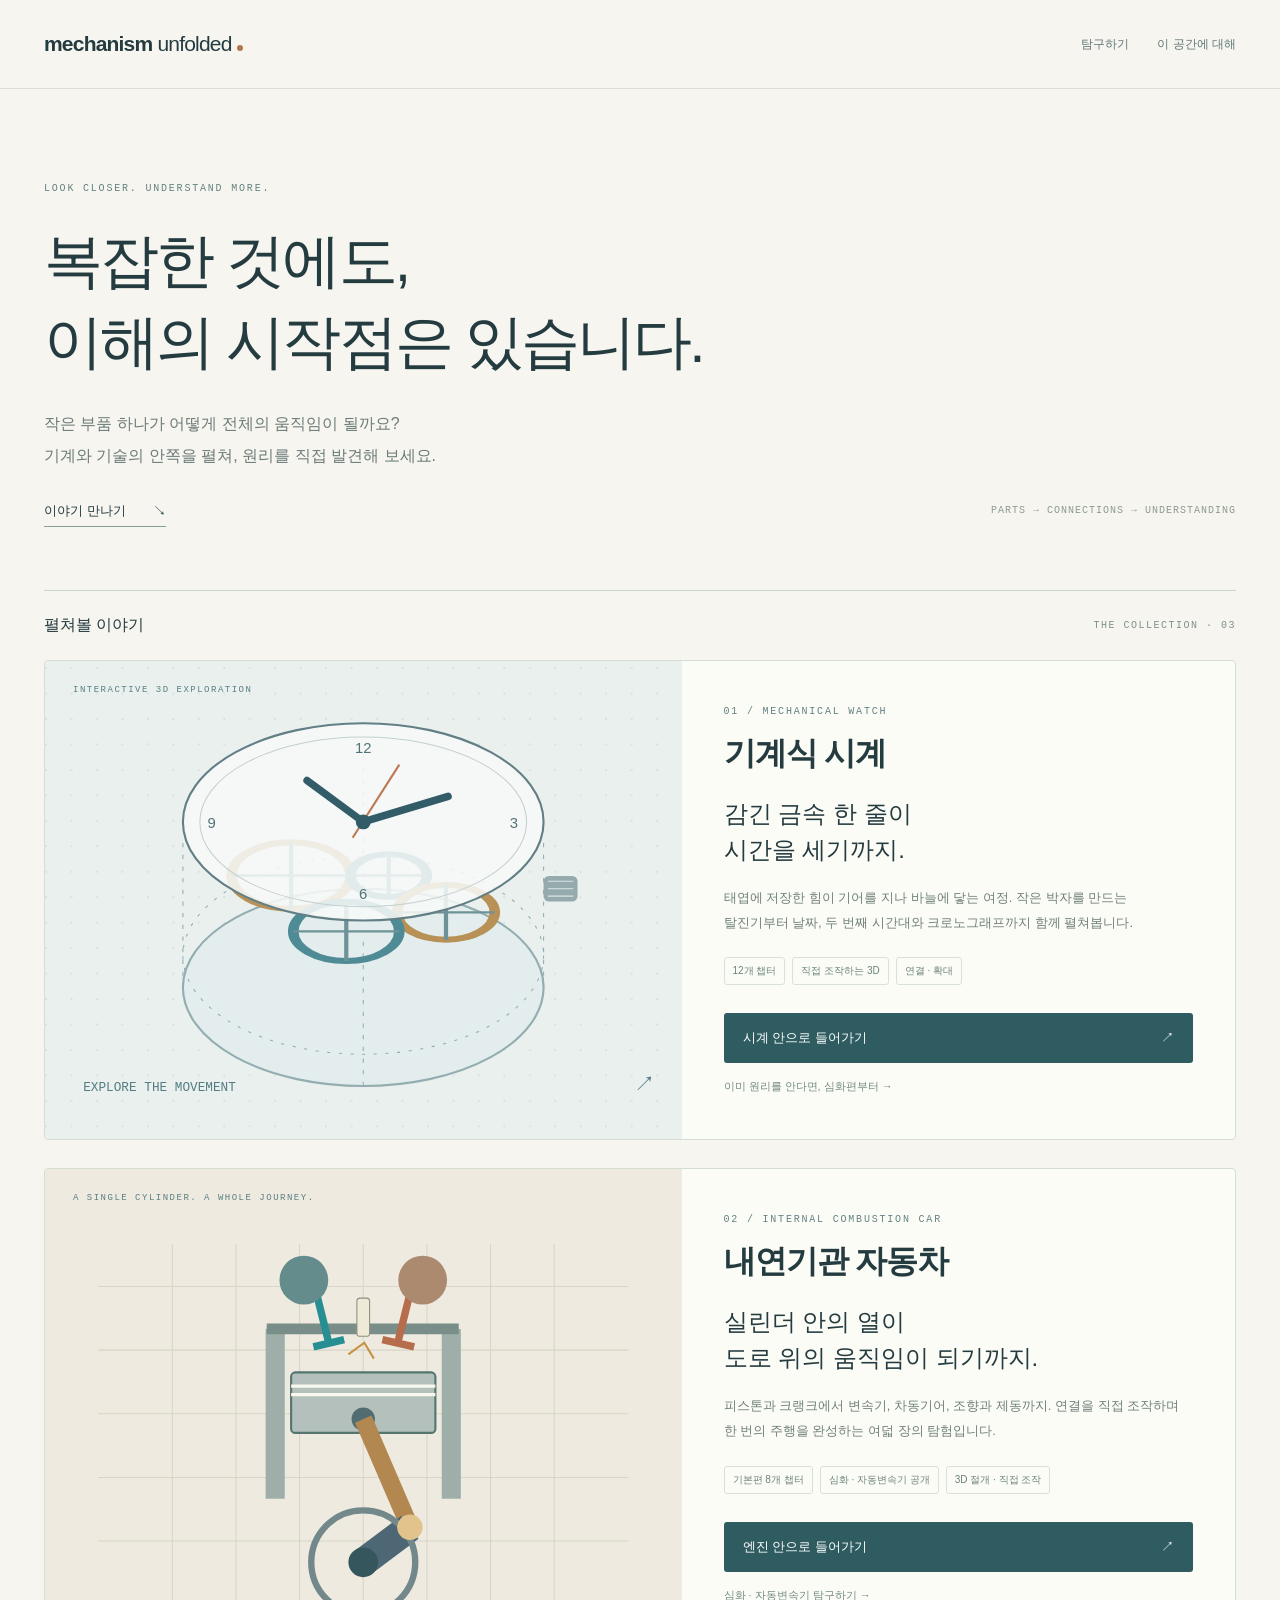
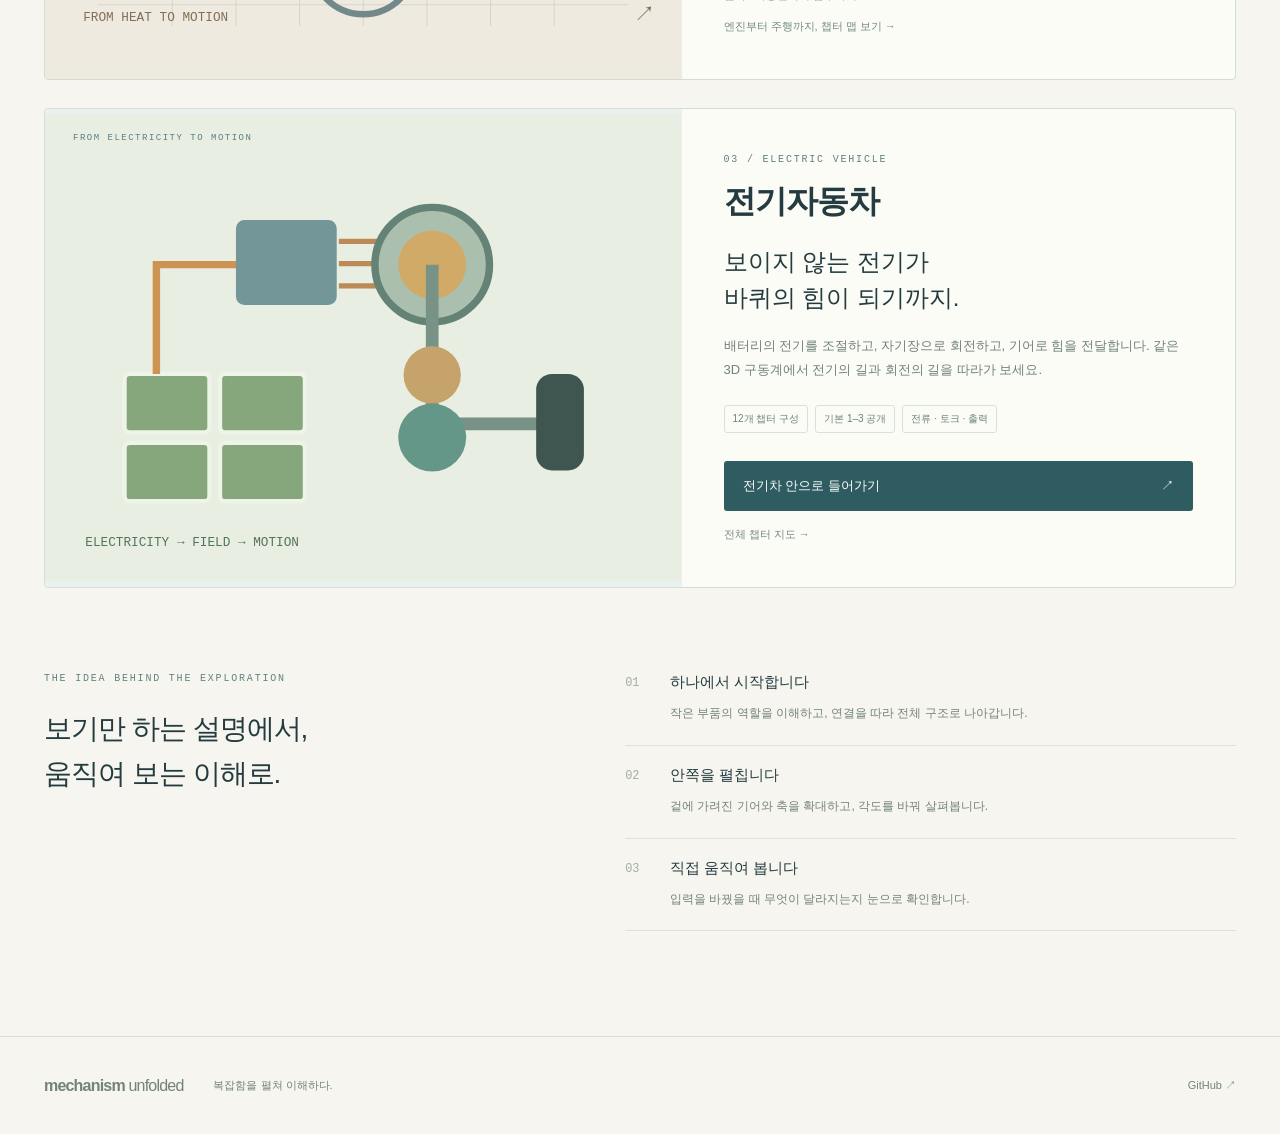
==== commit cd00da78: "Introduce EV curriculum and first three interactive chapters" ====
--- a/index.html
+++ b/index.html
@@ -1,9 +1,9 @@
 <!doctype html>
-<html lang="ko"><head><meta charset="utf-8"><meta name="viewport" content="width=device-width,initial-scale=1"><meta name="description" content="복잡한 기계와 기술을 부품 하나부터 펼쳐 이해하는 인터랙티브 3D 라이브러리. 기계식 시계와 내연기관 자동차를 탐구합니다."><title>Mechanism Unfolded — 복잡함을 펼쳐 이해하다</title><link rel="stylesheet" href="home.css?v=car-3"><script src="site-features.js?v=1"></script><script src="home.js" defer></script><style>[hidden]{display:none!important}</style></head>
+<html lang="ko"><head><meta charset="utf-8"><meta name="viewport" content="width=device-width,initial-scale=1"><meta name="description" content="복잡한 기계와 기술을 부품 하나부터 펼쳐 이해하는 인터랙티브 3D 라이브러리. 기계식 시계, 내연기관 자동차와 전기차를 탐구합니다."><title>Mechanism Unfolded — 복잡함을 펼쳐 이해하다</title><link rel="stylesheet" href="home.css?v=car-3"><script src="site-features.js?v=2"></script><script src="home.js" defer></script><style>[hidden]{display:none!important}</style></head>
 <body><header class="site-header"><a class="wordmark" href="./">mechanism <span>unfolded</span><i></i></a><nav aria-label="메인 메뉴"><a href="#stories">탐구하기</a><a href="#approach">이 공간에 대해</a></nav></header>
 <main><section class="hero"><div class="kicker">LOOK CLOSER. UNDERSTAND MORE.</div><h1>복잡한 것에도,<br>이해의 시작점은 있습니다.</h1><p>작은 부품 하나가 어떻게 전체의 움직임이 될까요?<br>기계와 기술의 안쪽을 펼쳐, 원리를 직접 발견해 보세요.</p><a class="text-link" href="#stories">이야기 만나기 <span>↘</span></a><div class="hero-index" aria-hidden="true">PARTS → CONNECTIONS → UNDERSTANDING</div></section>
-<section id="stories" class="stories" aria-labelledby="stories-title"><div class="section-heading"><h2 id="stories-title">펼쳐볼 이야기</h2><span id="collectionCount">THE COLLECTION · 02</span></div>
+<section id="stories" class="stories" aria-labelledby="stories-title"><div class="section-heading"><h2 id="stories-title">펼쳐볼 이야기</h2><span id="collectionCount">THE COLLECTION · 03</span></div>
 <article class="story"><a class="story-art" href="watch.html" aria-label="기계식 시계 탐험 시작"><svg viewBox="0 0 600 440" role="img" aria-label="분리된 층 사이로 기어와 바늘의 연결을 보여주는 시계 일러스트"><defs><pattern id="grid" width="24" height="24" patternUnits="userSpaceOnUse"><circle cx="1" cy="1" r=".8" fill="#c9d7d8"/></pattern></defs><rect width="600" height="440" fill="url(#grid)"/><g fill="none" stroke="#93adb1"><ellipse cx="300" cy="302" rx="170" ry="93" fill="#e3eded" stroke-width="2"/><ellipse cx="300" cy="272" rx="170" ry="93" stroke-dasharray="3 8"/><path d="M130 302V162M470 302V162M300 209V69M300 395V255" stroke-dasharray="4 7"/></g><g transform="translate(300 210) scale(1 .56)" fill="none" stroke-width="10"><circle cx="-68" cy="-24" r="56" stroke="#b79155"/><circle cx="24" cy="-24" r="36" stroke="#4f8b95"/><circle cx="78" cy="38" r="46" stroke="#b79155"/><circle cx="-16" cy="70" r="50" stroke="#4f8b95"/><g stroke-width="4" stroke="#6f9298"><path d="M-124 -24H-12M-68 -80V32M-12 -24H60M24 -60V12M32 38H124M78 -8V84M-66 70H34M-16 20V120"/></g></g><ellipse cx="300" cy="146" rx="170" ry="93" fill="#f7faf8" fill-opacity=".87" stroke="#627f86" stroke-width="2"/><ellipse cx="300" cy="146" rx="154" ry="80" fill="none" stroke="#c3d1cf"/><g fill="#527279" font-family="sans-serif" font-size="14" text-anchor="middle"><text x="300" y="81">12</text><text x="442" y="152">3</text><text x="300" y="219">6</text><text x="157" y="152">9</text></g><path d="M300 146L247 107M300 146L380 122" fill="none" stroke="#315c68" stroke-width="7" stroke-linecap="round"/><path d="M290 161L334 92" stroke="#be7952" stroke-width="2"/><circle cx="300" cy="146" r="7" fill="#315c68"/><rect x="470" y="197" width="32" height="24" rx="5" fill="#95aaad"/><path d="M474 202H498M474 209H498M474 216H498" stroke="#dbe5e4"/><text x="36" y="400" fill="#537d83" font-size="12" font-family="monospace">EXPLORE THE MOVEMENT</text><text x="555" y="400" fill="#537d83" font-size="20">↗</text></svg><span class="art-label">INTERACTIVE 3D EXPLORATION</span></a>
-<div class="story-copy"><div class="kicker">01 / MECHANICAL WATCH</div><h3><a href="watch.html">기계식 시계</a></h3><p class="story-deck">감긴 금속 한 줄이<br>시간을 세기까지.</p><p>태엽에 저장한 힘이 기어를 지나 바늘에 닿는 여정. 작은 박자를 만드는 탈진기부터 날짜, 두 번째 시간대와 크로노그래프까지 함께 펼쳐봅니다.</p><div class="tags"><span>12개 챕터</span><span>직접 조작하는 3D</span><span>연결 · 확대</span></div><a class="start" href="watch.html">시계 안으로 들어가기 <span>↗</span></a><a class="chapter-link" href="watch.html?lesson=8">이미 원리를 안다면, 심화편부터 →</a></div></article><article class="story car-story"><a class="story-art" href="car.html" aria-label="내연기관 자동차 탐험 시작"><svg viewBox="0 0 600 440" role="img" aria-label="실린더 절개 안의 피스톤과 커넥팅 로드, 크랭크를 보여주는 일러스트"><rect width="600" height="440" fill="#eeeae0"/><g fill="none" stroke="#d8d5c8" stroke-width="1"><path d="M50 90H550M50 150H550M50 210H550M50 270H550M50 330H550M50 390H550M120 50V410M180 50V410M240 50V410M300 50V410M360 50V410M420 50V410M480 50V410"/></g><path d="M217 130V290M383 130V290" fill="none" stroke="#9dafa8" stroke-width="18"/><path d="M209 130H390" stroke="#798e89" stroke-width="10"/><rect x="232" y="171" width="136" height="57" rx="4" fill="#b3c0bb" stroke="#55756f" stroke-width="2"/><path d="M232 184H368M232 192H368" stroke="#f8f8ee" stroke-width="3"/><circle cx="300" cy="215" r="11" fill="#526d72"/><path d="M300 215L344 317" stroke="#b38750" stroke-width="17"/><path d="M300 350L344 317" stroke="#4d6775" stroke-width="27"/><circle cx="300" cy="350" r="49" fill="none" stroke="#73888a" stroke-width="6"/><circle cx="344" cy="317" r="12" fill="#e1c38b"/><circle cx="300" cy="350" r="14" fill="#36565e"/><g stroke-width="7"><path d="M253 85L268 145" stroke="#278e93"/><path d="M347 85L332 145" stroke="#b66d4c"/><path d="M253 147L282 140" stroke="#278e93"/><path d="M318 140L348 147" stroke="#b66d4c"/></g><circle cx="244" cy="84" r="23" fill="#658c8d"/><circle cx="356" cy="84" r="23" fill="#ac8a6f"/><rect x="294" y="101" width="12" height="36" rx="3" fill="#efe9d7" stroke="#8f8e7a"/><path d="M286 154L301 143L310 158" stroke="#c79343" stroke-width="2" fill="none"/><text x="36" y="405" fill="#846e54" font-size="12" font-family="monospace">FROM HEAT TO MOTION</text><text x="555" y="405" fill="#846e54" font-size="20">↗</text></svg><span class="art-label">A SINGLE CYLINDER. A WHOLE JOURNEY.</span></a><div class="story-copy"><div class="kicker">02 / INTERNAL COMBUSTION CAR</div><h3><a href="car.html">내연기관 자동차</a></h3><p class="story-deck">실린더 안의 열이<br>도로 위의 움직임이 되기까지.</p><p>피스톤과 크랭크에서 변속기, 차동기어, 조향과 제동까지. 연결을 직접 조작하며 한 번의 주행을 완성하는 여덟 장의 탐험입니다.</p><div class="tags"><span>기본편 8개 챕터</span><span>심화 · 자동변속기 공개</span><span>3D 절개 · 직접 조작</span></div><a class="start" href="car.html">엔진 안으로 들어가기 <span>↗</span></a><a class="chapter-link" href="automatic.html">심화 · 자동변속기 탐구하기 →</a><a class="chapter-link" href="car.html#roadmap">엔진부터 주행까지, 챕터 맵 보기 →</a></div></article><article class="story" data-feature="firearms" hidden><a class="story-art" href="firearms.html" aria-label="총기의 변천사 탐구하기"><svg viewBox="0 0 600 440" role="img" aria-label="불씨에서 기계적 점화로 이어지는 개념 일러스트"><rect width="600" height="440" fill="#eae4d6"/><g fill="none" stroke="#bcae90"><circle cx="300" cy="210" r="135"/><circle cx="300" cy="210" r="100" stroke-dasharray="3 8"/><path d="M100 210H500"/></g><g fill="#8a674e"><rect x="150" y="221" width="265" height="20" rx="8"/><path d="M110 216H175V245L110 261Z"/></g><rect x="175" y="205" width="305" height="14" rx="6" fill="#697d7a"/><circle cx="230" cy="205" r="21" fill="#b88f52"/><path d="M230 172L218 146L241 157L254 131L250 169" fill="none" stroke="#a86d3d" stroke-width="3"/><text x="40" y="62" font-family="monospace" font-size="12" fill="#7f6448">FIRE · MECHANISM · HISTORY</text><text x="40" y="400" font-family="monospace" font-size="12" fill="#7f6448">TWELVE QUESTIONS, MANY PATHS</text><text x="552" y="400" fill="#7f6448" font-size="20">↗</text></svg><span class="art-label">A HISTORY OF CHANGING IDEAS</span></a><div class="story-copy"><div class="kicker">03 / FIREARMS THROUGH HISTORY</div><h3><a href="firearms.html">총기의 변천사</a></h3><p class="story-deck">불씨 하나에서,<br>여러 설계의 갈림길까지.</p><p>이전 방식의 어떤 문제를 해결하려 했을까요? 초기 화기부터 점화 방식의 변화까지, 역사적 배경과 원리를 비교하는 인터랙티브 전시입니다.</p><div class="tags"><span>12장 구성 · 첫 4장 공개</span><span>3D 외형 관찰</span><span>역사 · 원리 비교</span></div><a class="start" href="firearms.html">변화의 이야기 시작하기 <span>↗</span></a><a class="chapter-link" href="firearms.html#map">열두 장 챕터 맵 보기 →</a></div></article></section>
+<div class="story-copy"><div class="kicker">01 / MECHANICAL WATCH</div><h3><a href="watch.html">기계식 시계</a></h3><p class="story-deck">감긴 금속 한 줄이<br>시간을 세기까지.</p><p>태엽에 저장한 힘이 기어를 지나 바늘에 닿는 여정. 작은 박자를 만드는 탈진기부터 날짜, 두 번째 시간대와 크로노그래프까지 함께 펼쳐봅니다.</p><div class="tags"><span>12개 챕터</span><span>직접 조작하는 3D</span><span>연결 · 확대</span></div><a class="start" href="watch.html">시계 안으로 들어가기 <span>↗</span></a><a class="chapter-link" href="watch.html?lesson=8">이미 원리를 안다면, 심화편부터 →</a></div></article><article class="story car-story"><a class="story-art" href="car.html" aria-label="내연기관 자동차 탐험 시작"><svg viewBox="0 0 600 440" role="img" aria-label="실린더 절개 안의 피스톤과 커넥팅 로드, 크랭크를 보여주는 일러스트"><rect width="600" height="440" fill="#eeeae0"/><g fill="none" stroke="#d8d5c8" stroke-width="1"><path d="M50 90H550M50 150H550M50 210H550M50 270H550M50 330H550M50 390H550M120 50V410M180 50V410M240 50V410M300 50V410M360 50V410M420 50V410M480 50V410"/></g><path d="M217 130V290M383 130V290" fill="none" stroke="#9dafa8" stroke-width="18"/><path d="M209 130H390" stroke="#798e89" stroke-width="10"/><rect x="232" y="171" width="136" height="57" rx="4" fill="#b3c0bb" stroke="#55756f" stroke-width="2"/><path d="M232 184H368M232 192H368" stroke="#f8f8ee" stroke-width="3"/><circle cx="300" cy="215" r="11" fill="#526d72"/><path d="M300 215L344 317" stroke="#b38750" stroke-width="17"/><path d="M300 350L344 317" stroke="#4d6775" stroke-width="27"/><circle cx="300" cy="350" r="49" fill="none" stroke="#73888a" stroke-width="6"/><circle cx="344" cy="317" r="12" fill="#e1c38b"/><circle cx="300" cy="350" r="14" fill="#36565e"/><g stroke-width="7"><path d="M253 85L268 145" stroke="#278e93"/><path d="M347 85L332 145" stroke="#b66d4c"/><path d="M253 147L282 140" stroke="#278e93"/><path d="M318 140L348 147" stroke="#b66d4c"/></g><circle cx="244" cy="84" r="23" fill="#658c8d"/><circle cx="356" cy="84" r="23" fill="#ac8a6f"/><rect x="294" y="101" width="12" height="36" rx="3" fill="#efe9d7" stroke="#8f8e7a"/><path d="M286 154L301 143L310 158" stroke="#c79343" stroke-width="2" fill="none"/><text x="36" y="405" fill="#846e54" font-size="12" font-family="monospace">FROM HEAT TO MOTION</text><text x="555" y="405" fill="#846e54" font-size="20">↗</text></svg><span class="art-label">A SINGLE CYLINDER. A WHOLE JOURNEY.</span></a><div class="story-copy"><div class="kicker">02 / INTERNAL COMBUSTION CAR</div><h3><a href="car.html">내연기관 자동차</a></h3><p class="story-deck">실린더 안의 열이<br>도로 위의 움직임이 되기까지.</p><p>피스톤과 크랭크에서 변속기, 차동기어, 조향과 제동까지. 연결을 직접 조작하며 한 번의 주행을 완성하는 여덟 장의 탐험입니다.</p><div class="tags"><span>기본편 8개 챕터</span><span>심화 · 자동변속기 공개</span><span>3D 절개 · 직접 조작</span></div><a class="start" href="car.html">엔진 안으로 들어가기 <span>↗</span></a><a class="chapter-link" href="automatic.html">심화 · 자동변속기 탐구하기 →</a><a class="chapter-link" href="car.html#roadmap">엔진부터 주행까지, 챕터 맵 보기 →</a></div></article><article class="story ev-story"><a class="story-art" href="ev.html" aria-label="전기차 탐험 시작"><svg viewBox="0 0 600 440" role="img" aria-label="배터리에서 모터와 바퀴까지 이어지는 전기차 구동계"><rect width="600" height="440" fill="#e9eee2"/><g fill="#86a77c" stroke="#eff4e9" stroke-width="4"><rect x="75" y="245" width="80" height="55" rx="5"/><rect x="165" y="245" width="80" height="55" rx="5"/><rect x="75" y="310" width="80" height="55" rx="5"/><rect x="165" y="310" width="80" height="55" rx="5"/></g><path d="M105 245V142H205" fill="none" stroke="#cd9353" stroke-width="7"/><rect x="180" y="100" width="95" height="80" rx="8" fill="#739798"/><path d="M277 120H318M277 141H318M277 162H318" stroke="#bc8a56" stroke-width="5"/><circle cx="365" cy="142" r="54" fill="#abbfaf" stroke="#648275" stroke-width="7"/><circle cx="365" cy="142" r="32" fill="#d1aa67"/><path d="M365 142V292H492" fill="none" stroke="#789385" stroke-width="12"/><circle cx="365" cy="246" r="27" fill="#c6a36a"/><circle cx="365" cy="305" r="32" fill="#659789"/><rect x="463" y="245" width="45" height="91" rx="15" fill="#3f5650"/><text x="38" y="407" font-size="12" fill="#52745d" font-family="monospace">ELECTRICITY → FIELD → MOTION</text></svg><span class="art-label">FROM ELECTRICITY TO MOTION</span></a><div class="story-copy"><div class="kicker">03 / ELECTRIC VEHICLE</div><h3><a href="ev.html">전기자동차</a></h3><p class="story-deck">보이지 않는 전기가<br>바퀴의 힘이 되기까지.</p><p>배터리의 전기를 조절하고, 자기장으로 회전하고, 기어로 힘을 전달합니다. 같은 3D 구동계에서 전기의 길과 회전의 길을 따라가 보세요.</p><div class="tags"><span>12개 챕터 구성</span><span>기본 1–3 공개</span><span>전류 · 토크 · 출력</span></div><a class="start" href="ev.html">전기차 안으로 들어가기 <span>↗</span></a><a class="chapter-link" href="ev.html#map">전체 챕터 지도 →</a></div></article><article class="story" data-feature="firearms" hidden><a class="story-art" href="firearms.html" aria-label="총기의 변천사 탐구하기"><svg viewBox="0 0 600 440" role="img" aria-label="불씨에서 기계적 점화로 이어지는 개념 일러스트"><rect width="600" height="440" fill="#eae4d6"/><g fill="none" stroke="#bcae90"><circle cx="300" cy="210" r="135"/><circle cx="300" cy="210" r="100" stroke-dasharray="3 8"/><path d="M100 210H500"/></g><g fill="#8a674e"><rect x="150" y="221" width="265" height="20" rx="8"/><path d="M110 216H175V245L110 261Z"/></g><rect x="175" y="205" width="305" height="14" rx="6" fill="#697d7a"/><circle cx="230" cy="205" r="21" fill="#b88f52"/><path d="M230 172L218 146L241 157L254 131L250 169" fill="none" stroke="#a86d3d" stroke-width="3"/><text x="40" y="62" font-family="monospace" font-size="12" fill="#7f6448">FIRE · MECHANISM · HISTORY</text><text x="40" y="400" font-family="monospace" font-size="12" fill="#7f6448">TWELVE QUESTIONS, MANY PATHS</text><text x="552" y="400" fill="#7f6448" font-size="20">↗</text></svg><span class="art-label">A HISTORY OF CHANGING IDEAS</span></a><div class="story-copy"><div class="kicker">04 / FIREARMS THROUGH HISTORY</div><h3><a href="firearms.html">총기의 변천사</a></h3><p class="story-deck">불씨 하나에서,<br>여러 설계의 갈림길까지.</p><p>이전 방식의 어떤 문제를 해결하려 했을까요? 초기 화기부터 점화 방식의 변화까지, 역사적 배경과 원리를 비교하는 인터랙티브 전시입니다.</p><div class="tags"><span>12장 구성 · 첫 4장 공개</span><span>3D 외형 관찰</span><span>역사 · 원리 비교</span></div><a class="start" href="firearms.html">변화의 이야기 시작하기 <span>↗</span></a><a class="chapter-link" href="firearms.html#map">열두 장 챕터 맵 보기 →</a></div></article></section>
 <section id="approach" class="approach"><div><div class="kicker">THE IDEA BEHIND THE EXPLORATION</div><h2>보기만 하는 설명에서,<br>움직여 보는 이해로.</h2></div><div class="principles"><article><span>01</span><h3>하나에서 시작합니다</h3><p>작은 부품의 역할을 이해하고, 연결을 따라 전체 구조로 나아갑니다.</p></article><article><span>02</span><h3>안쪽을 펼칩니다</h3><p>겉에 가려진 기어와 축을 확대하고, 각도를 바꿔 살펴봅니다.</p></article><article><span>03</span><h3>직접 움직여 봅니다</h3><p>입력을 바꿨을 때 무엇이 달라지는지 눈으로 확인합니다.</p></article></div></section>
 </main><footer><a class="wordmark" href="./">mechanism <span>unfolded</span></a><p>복잡함을 펼쳐 이해하다.</p><a href="https://github.com/bjo/mechanism-unfolded">GitHub ↗</a></footer></body></html>
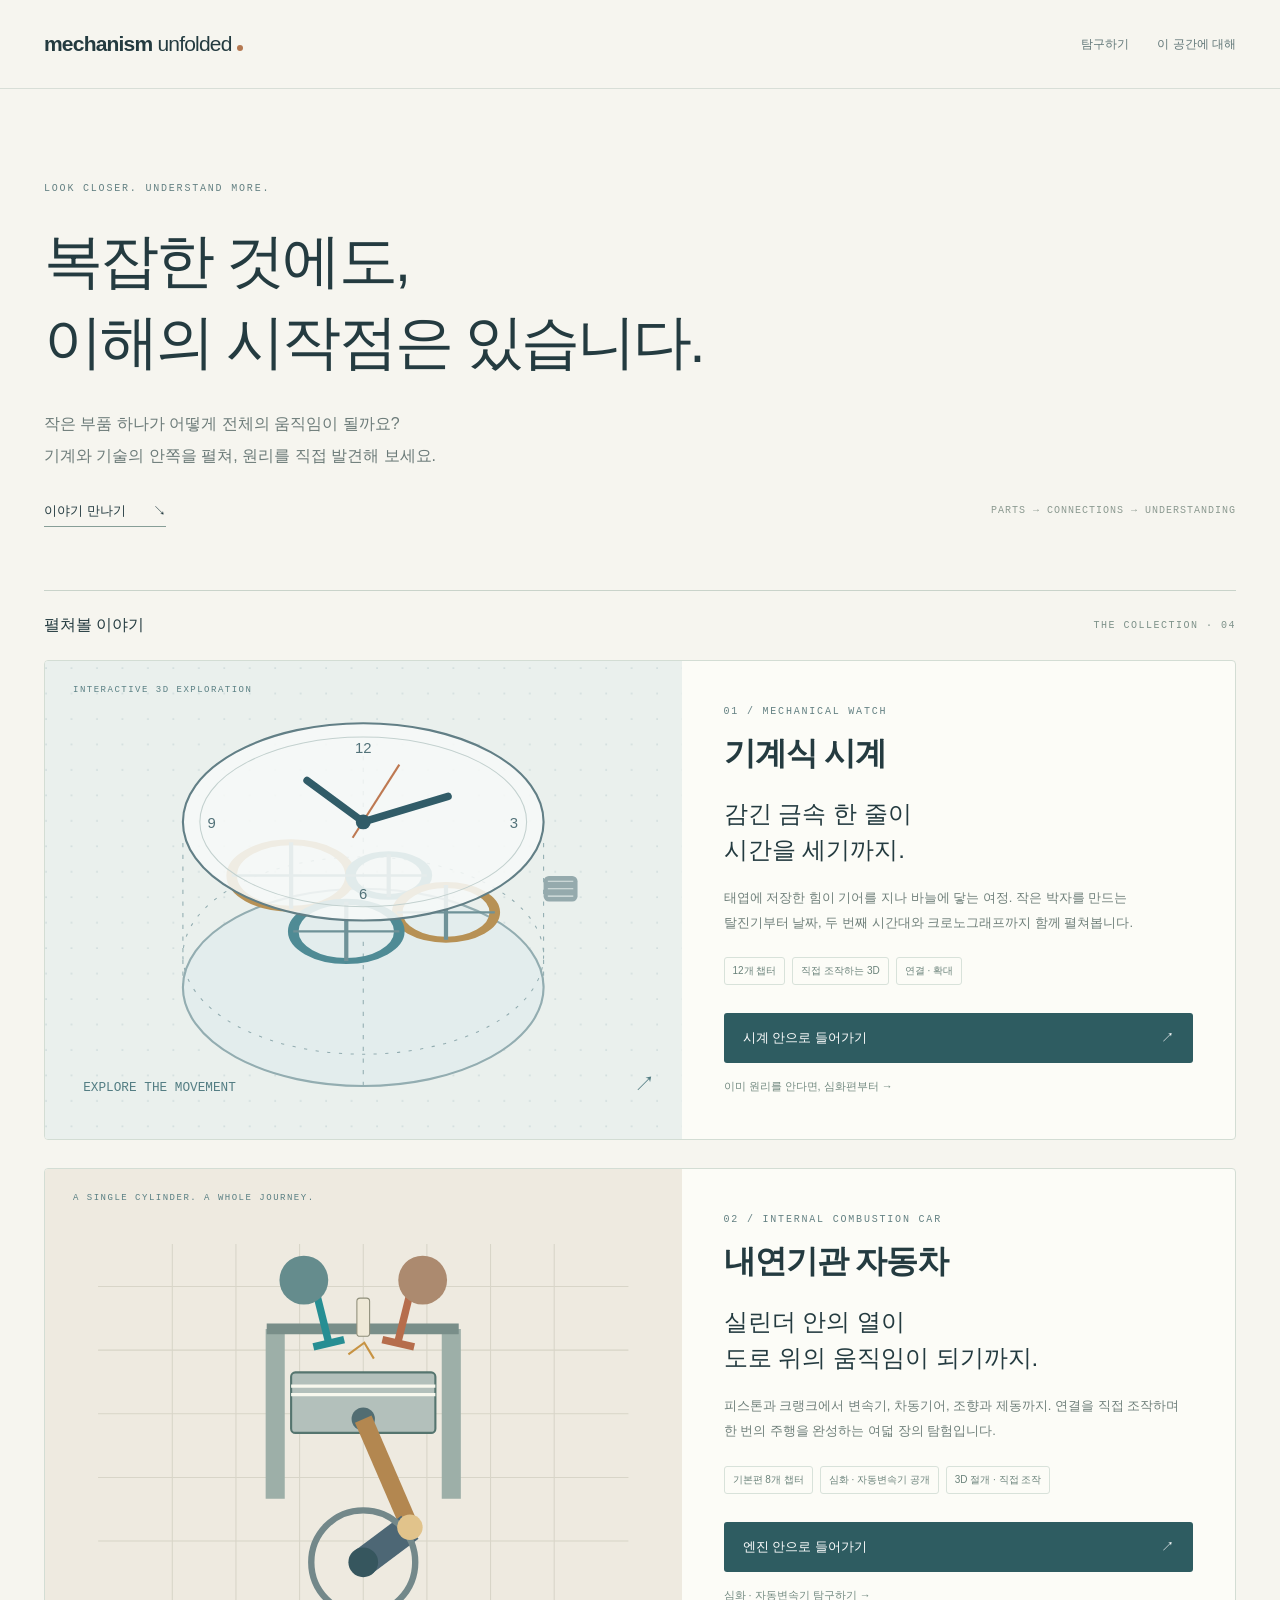
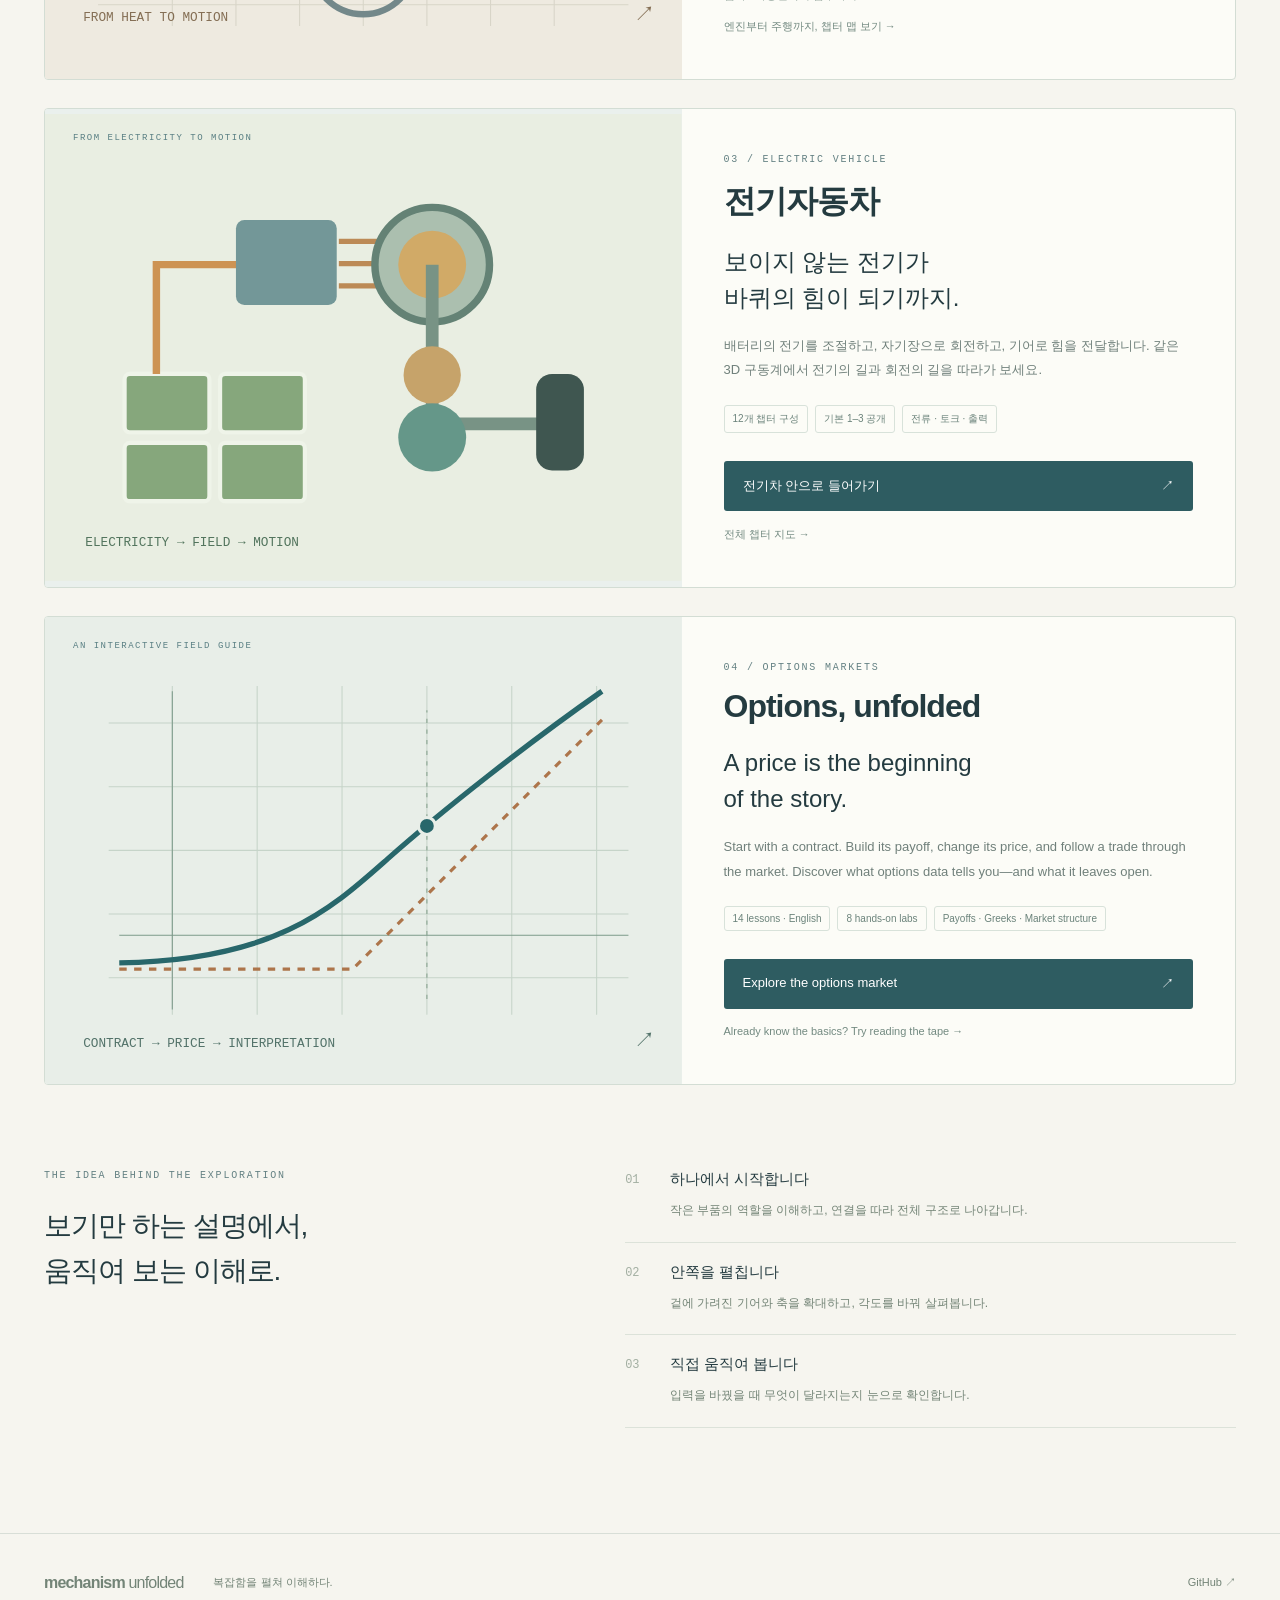
==== commit e6c0f796: "Add interactive options market lessons" ====
--- a/index.html
+++ b/index.html
@@ -1,9 +1,9 @@
 <!doctype html>
-<html lang="ko"><head><meta charset="utf-8"><meta name="viewport" content="width=device-width,initial-scale=1"><meta name="description" content="복잡한 기계와 기술을 부품 하나부터 펼쳐 이해하는 인터랙티브 3D 라이브러리. 기계식 시계, 내연기관 자동차와 전기차를 탐구합니다."><title>Mechanism Unfolded — 복잡함을 펼쳐 이해하다</title><link rel="stylesheet" href="home.css?v=car-3"><script src="site-features.js?v=2"></script><script src="home.js" defer></script><style>[hidden]{display:none!important}</style></head>
-<body><header class="site-header"><a class="wordmark" href="./">mechanism <span>unfolded</span><i></i></a><nav aria-label="메인 메뉴"><a href="#stories">탐구하기</a><a href="#approach">이 공간에 대해</a></nav></header>
+<html lang="ko"><head><meta charset="utf-8"><meta name="viewport" content="width=device-width,initial-scale=1"><meta name="description" content="복잡한 기계와 기술을 부품 하나부터 펼쳐 이해하는 인터랙티브 3D 라이브러리. 기계식 시계, 내연기관 자동차와 전기차를 탐구합니다."><title>Mechanism Unfolded — 복잡함을 펼쳐 이해하다</title><link rel="stylesheet" href="home.css?v=car-3"><script src="site-features.js?v=3"></script><script src="home.js" defer></script><style>[hidden]{display:none!important}</style></head>
+<body><header class="site-header"><a class="wordmark" href="index.html">mechanism <span>unfolded</span><i></i></a><nav aria-label="메인 메뉴"><a href="#stories">탐구하기</a><a href="#approach">이 공간에 대해</a></nav></header>
 <main><section class="hero"><div class="kicker">LOOK CLOSER. UNDERSTAND MORE.</div><h1>복잡한 것에도,<br>이해의 시작점은 있습니다.</h1><p>작은 부품 하나가 어떻게 전체의 움직임이 될까요?<br>기계와 기술의 안쪽을 펼쳐, 원리를 직접 발견해 보세요.</p><a class="text-link" href="#stories">이야기 만나기 <span>↘</span></a><div class="hero-index" aria-hidden="true">PARTS → CONNECTIONS → UNDERSTANDING</div></section>
-<section id="stories" class="stories" aria-labelledby="stories-title"><div class="section-heading"><h2 id="stories-title">펼쳐볼 이야기</h2><span id="collectionCount">THE COLLECTION · 03</span></div>
+<section id="stories" class="stories" aria-labelledby="stories-title"><div class="section-heading"><h2 id="stories-title">펼쳐볼 이야기</h2><span id="collectionCount">THE COLLECTION · 04</span></div>
 <article class="story"><a class="story-art" href="watch.html" aria-label="기계식 시계 탐험 시작"><svg viewBox="0 0 600 440" role="img" aria-label="분리된 층 사이로 기어와 바늘의 연결을 보여주는 시계 일러스트"><defs><pattern id="grid" width="24" height="24" patternUnits="userSpaceOnUse"><circle cx="1" cy="1" r=".8" fill="#c9d7d8"/></pattern></defs><rect width="600" height="440" fill="url(#grid)"/><g fill="none" stroke="#93adb1"><ellipse cx="300" cy="302" rx="170" ry="93" fill="#e3eded" stroke-width="2"/><ellipse cx="300" cy="272" rx="170" ry="93" stroke-dasharray="3 8"/><path d="M130 302V162M470 302V162M300 209V69M300 395V255" stroke-dasharray="4 7"/></g><g transform="translate(300 210) scale(1 .56)" fill="none" stroke-width="10"><circle cx="-68" cy="-24" r="56" stroke="#b79155"/><circle cx="24" cy="-24" r="36" stroke="#4f8b95"/><circle cx="78" cy="38" r="46" stroke="#b79155"/><circle cx="-16" cy="70" r="50" stroke="#4f8b95"/><g stroke-width="4" stroke="#6f9298"><path d="M-124 -24H-12M-68 -80V32M-12 -24H60M24 -60V12M32 38H124M78 -8V84M-66 70H34M-16 20V120"/></g></g><ellipse cx="300" cy="146" rx="170" ry="93" fill="#f7faf8" fill-opacity=".87" stroke="#627f86" stroke-width="2"/><ellipse cx="300" cy="146" rx="154" ry="80" fill="none" stroke="#c3d1cf"/><g fill="#527279" font-family="sans-serif" font-size="14" text-anchor="middle"><text x="300" y="81">12</text><text x="442" y="152">3</text><text x="300" y="219">6</text><text x="157" y="152">9</text></g><path d="M300 146L247 107M300 146L380 122" fill="none" stroke="#315c68" stroke-width="7" stroke-linecap="round"/><path d="M290 161L334 92" stroke="#be7952" stroke-width="2"/><circle cx="300" cy="146" r="7" fill="#315c68"/><rect x="470" y="197" width="32" height="24" rx="5" fill="#95aaad"/><path d="M474 202H498M474 209H498M474 216H498" stroke="#dbe5e4"/><text x="36" y="400" fill="#537d83" font-size="12" font-family="monospace">EXPLORE THE MOVEMENT</text><text x="555" y="400" fill="#537d83" font-size="20">↗</text></svg><span class="art-label">INTERACTIVE 3D EXPLORATION</span></a>
-<div class="story-copy"><div class="kicker">01 / MECHANICAL WATCH</div><h3><a href="watch.html">기계식 시계</a></h3><p class="story-deck">감긴 금속 한 줄이<br>시간을 세기까지.</p><p>태엽에 저장한 힘이 기어를 지나 바늘에 닿는 여정. 작은 박자를 만드는 탈진기부터 날짜, 두 번째 시간대와 크로노그래프까지 함께 펼쳐봅니다.</p><div class="tags"><span>12개 챕터</span><span>직접 조작하는 3D</span><span>연결 · 확대</span></div><a class="start" href="watch.html">시계 안으로 들어가기 <span>↗</span></a><a class="chapter-link" href="watch.html?lesson=8">이미 원리를 안다면, 심화편부터 →</a></div></article><article class="story car-story"><a class="story-art" href="car.html" aria-label="내연기관 자동차 탐험 시작"><svg viewBox="0 0 600 440" role="img" aria-label="실린더 절개 안의 피스톤과 커넥팅 로드, 크랭크를 보여주는 일러스트"><rect width="600" height="440" fill="#eeeae0"/><g fill="none" stroke="#d8d5c8" stroke-width="1"><path d="M50 90H550M50 150H550M50 210H550M50 270H550M50 330H550M50 390H550M120 50V410M180 50V410M240 50V410M300 50V410M360 50V410M420 50V410M480 50V410"/></g><path d="M217 130V290M383 130V290" fill="none" stroke="#9dafa8" stroke-width="18"/><path d="M209 130H390" stroke="#798e89" stroke-width="10"/><rect x="232" y="171" width="136" height="57" rx="4" fill="#b3c0bb" stroke="#55756f" stroke-width="2"/><path d="M232 184H368M232 192H368" stroke="#f8f8ee" stroke-width="3"/><circle cx="300" cy="215" r="11" fill="#526d72"/><path d="M300 215L344 317" stroke="#b38750" stroke-width="17"/><path d="M300 350L344 317" stroke="#4d6775" stroke-width="27"/><circle cx="300" cy="350" r="49" fill="none" stroke="#73888a" stroke-width="6"/><circle cx="344" cy="317" r="12" fill="#e1c38b"/><circle cx="300" cy="350" r="14" fill="#36565e"/><g stroke-width="7"><path d="M253 85L268 145" stroke="#278e93"/><path d="M347 85L332 145" stroke="#b66d4c"/><path d="M253 147L282 140" stroke="#278e93"/><path d="M318 140L348 147" stroke="#b66d4c"/></g><circle cx="244" cy="84" r="23" fill="#658c8d"/><circle cx="356" cy="84" r="23" fill="#ac8a6f"/><rect x="294" y="101" width="12" height="36" rx="3" fill="#efe9d7" stroke="#8f8e7a"/><path d="M286 154L301 143L310 158" stroke="#c79343" stroke-width="2" fill="none"/><text x="36" y="405" fill="#846e54" font-size="12" font-family="monospace">FROM HEAT TO MOTION</text><text x="555" y="405" fill="#846e54" font-size="20">↗</text></svg><span class="art-label">A SINGLE CYLINDER. A WHOLE JOURNEY.</span></a><div class="story-copy"><div class="kicker">02 / INTERNAL COMBUSTION CAR</div><h3><a href="car.html">내연기관 자동차</a></h3><p class="story-deck">실린더 안의 열이<br>도로 위의 움직임이 되기까지.</p><p>피스톤과 크랭크에서 변속기, 차동기어, 조향과 제동까지. 연결을 직접 조작하며 한 번의 주행을 완성하는 여덟 장의 탐험입니다.</p><div class="tags"><span>기본편 8개 챕터</span><span>심화 · 자동변속기 공개</span><span>3D 절개 · 직접 조작</span></div><a class="start" href="car.html">엔진 안으로 들어가기 <span>↗</span></a><a class="chapter-link" href="automatic.html">심화 · 자동변속기 탐구하기 →</a><a class="chapter-link" href="car.html#roadmap">엔진부터 주행까지, 챕터 맵 보기 →</a></div></article><article class="story ev-story"><a class="story-art" href="ev.html" aria-label="전기차 탐험 시작"><svg viewBox="0 0 600 440" role="img" aria-label="배터리에서 모터와 바퀴까지 이어지는 전기차 구동계"><rect width="600" height="440" fill="#e9eee2"/><g fill="#86a77c" stroke="#eff4e9" stroke-width="4"><rect x="75" y="245" width="80" height="55" rx="5"/><rect x="165" y="245" width="80" height="55" rx="5"/><rect x="75" y="310" width="80" height="55" rx="5"/><rect x="165" y="310" width="80" height="55" rx="5"/></g><path d="M105 245V142H205" fill="none" stroke="#cd9353" stroke-width="7"/><rect x="180" y="100" width="95" height="80" rx="8" fill="#739798"/><path d="M277 120H318M277 141H318M277 162H318" stroke="#bc8a56" stroke-width="5"/><circle cx="365" cy="142" r="54" fill="#abbfaf" stroke="#648275" stroke-width="7"/><circle cx="365" cy="142" r="32" fill="#d1aa67"/><path d="M365 142V292H492" fill="none" stroke="#789385" stroke-width="12"/><circle cx="365" cy="246" r="27" fill="#c6a36a"/><circle cx="365" cy="305" r="32" fill="#659789"/><rect x="463" y="245" width="45" height="91" rx="15" fill="#3f5650"/><text x="38" y="407" font-size="12" fill="#52745d" font-family="monospace">ELECTRICITY → FIELD → MOTION</text></svg><span class="art-label">FROM ELECTRICITY TO MOTION</span></a><div class="story-copy"><div class="kicker">03 / ELECTRIC VEHICLE</div><h3><a href="ev.html">전기자동차</a></h3><p class="story-deck">보이지 않는 전기가<br>바퀴의 힘이 되기까지.</p><p>배터리의 전기를 조절하고, 자기장으로 회전하고, 기어로 힘을 전달합니다. 같은 3D 구동계에서 전기의 길과 회전의 길을 따라가 보세요.</p><div class="tags"><span>12개 챕터 구성</span><span>기본 1–3 공개</span><span>전류 · 토크 · 출력</span></div><a class="start" href="ev.html">전기차 안으로 들어가기 <span>↗</span></a><a class="chapter-link" href="ev.html#map">전체 챕터 지도 →</a></div></article><article class="story" data-feature="firearms" hidden><a class="story-art" href="firearms.html" aria-label="총기의 변천사 탐구하기"><svg viewBox="0 0 600 440" role="img" aria-label="불씨에서 기계적 점화로 이어지는 개념 일러스트"><rect width="600" height="440" fill="#eae4d6"/><g fill="none" stroke="#bcae90"><circle cx="300" cy="210" r="135"/><circle cx="300" cy="210" r="100" stroke-dasharray="3 8"/><path d="M100 210H500"/></g><g fill="#8a674e"><rect x="150" y="221" width="265" height="20" rx="8"/><path d="M110 216H175V245L110 261Z"/></g><rect x="175" y="205" width="305" height="14" rx="6" fill="#697d7a"/><circle cx="230" cy="205" r="21" fill="#b88f52"/><path d="M230 172L218 146L241 157L254 131L250 169" fill="none" stroke="#a86d3d" stroke-width="3"/><text x="40" y="62" font-family="monospace" font-size="12" fill="#7f6448">FIRE · MECHANISM · HISTORY</text><text x="40" y="400" font-family="monospace" font-size="12" fill="#7f6448">TWELVE QUESTIONS, MANY PATHS</text><text x="552" y="400" fill="#7f6448" font-size="20">↗</text></svg><span class="art-label">A HISTORY OF CHANGING IDEAS</span></a><div class="story-copy"><div class="kicker">04 / FIREARMS THROUGH HISTORY</div><h3><a href="firearms.html">총기의 변천사</a></h3><p class="story-deck">불씨 하나에서,<br>여러 설계의 갈림길까지.</p><p>이전 방식의 어떤 문제를 해결하려 했을까요? 초기 화기부터 점화 방식의 변화까지, 역사적 배경과 원리를 비교하는 인터랙티브 전시입니다.</p><div class="tags"><span>12장 구성 · 첫 4장 공개</span><span>3D 외형 관찰</span><span>역사 · 원리 비교</span></div><a class="start" href="firearms.html">변화의 이야기 시작하기 <span>↗</span></a><a class="chapter-link" href="firearms.html#map">열두 장 챕터 맵 보기 →</a></div></article></section>
+<div class="story-copy"><div class="kicker">01 / MECHANICAL WATCH</div><h3><a href="watch.html">기계식 시계</a></h3><p class="story-deck">감긴 금속 한 줄이<br>시간을 세기까지.</p><p>태엽에 저장한 힘이 기어를 지나 바늘에 닿는 여정. 작은 박자를 만드는 탈진기부터 날짜, 두 번째 시간대와 크로노그래프까지 함께 펼쳐봅니다.</p><div class="tags"><span>12개 챕터</span><span>직접 조작하는 3D</span><span>연결 · 확대</span></div><a class="start" href="watch.html">시계 안으로 들어가기 <span>↗</span></a><a class="chapter-link" href="watch.html?lesson=8">이미 원리를 안다면, 심화편부터 →</a></div></article><article class="story car-story"><a class="story-art" href="car.html" aria-label="내연기관 자동차 탐험 시작"><svg viewBox="0 0 600 440" role="img" aria-label="실린더 절개 안의 피스톤과 커넥팅 로드, 크랭크를 보여주는 일러스트"><rect width="600" height="440" fill="#eeeae0"/><g fill="none" stroke="#d8d5c8" stroke-width="1"><path d="M50 90H550M50 150H550M50 210H550M50 270H550M50 330H550M50 390H550M120 50V410M180 50V410M240 50V410M300 50V410M360 50V410M420 50V410M480 50V410"/></g><path d="M217 130V290M383 130V290" fill="none" stroke="#9dafa8" stroke-width="18"/><path d="M209 130H390" stroke="#798e89" stroke-width="10"/><rect x="232" y="171" width="136" height="57" rx="4" fill="#b3c0bb" stroke="#55756f" stroke-width="2"/><path d="M232 184H368M232 192H368" stroke="#f8f8ee" stroke-width="3"/><circle cx="300" cy="215" r="11" fill="#526d72"/><path d="M300 215L344 317" stroke="#b38750" stroke-width="17"/><path d="M300 350L344 317" stroke="#4d6775" stroke-width="27"/><circle cx="300" cy="350" r="49" fill="none" stroke="#73888a" stroke-width="6"/><circle cx="344" cy="317" r="12" fill="#e1c38b"/><circle cx="300" cy="350" r="14" fill="#36565e"/><g stroke-width="7"><path d="M253 85L268 145" stroke="#278e93"/><path d="M347 85L332 145" stroke="#b66d4c"/><path d="M253 147L282 140" stroke="#278e93"/><path d="M318 140L348 147" stroke="#b66d4c"/></g><circle cx="244" cy="84" r="23" fill="#658c8d"/><circle cx="356" cy="84" r="23" fill="#ac8a6f"/><rect x="294" y="101" width="12" height="36" rx="3" fill="#efe9d7" stroke="#8f8e7a"/><path d="M286 154L301 143L310 158" stroke="#c79343" stroke-width="2" fill="none"/><text x="36" y="405" fill="#846e54" font-size="12" font-family="monospace">FROM HEAT TO MOTION</text><text x="555" y="405" fill="#846e54" font-size="20">↗</text></svg><span class="art-label">A SINGLE CYLINDER. A WHOLE JOURNEY.</span></a><div class="story-copy"><div class="kicker">02 / INTERNAL COMBUSTION CAR</div><h3><a href="car.html">내연기관 자동차</a></h3><p class="story-deck">실린더 안의 열이<br>도로 위의 움직임이 되기까지.</p><p>피스톤과 크랭크에서 변속기, 차동기어, 조향과 제동까지. 연결을 직접 조작하며 한 번의 주행을 완성하는 여덟 장의 탐험입니다.</p><div class="tags"><span>기본편 8개 챕터</span><span>심화 · 자동변속기 공개</span><span>3D 절개 · 직접 조작</span></div><a class="start" href="car.html">엔진 안으로 들어가기 <span>↗</span></a><a class="chapter-link" href="automatic.html">심화 · 자동변속기 탐구하기 →</a><a class="chapter-link" href="car.html#roadmap">엔진부터 주행까지, 챕터 맵 보기 →</a></div></article><article class="story ev-story"><a class="story-art" href="ev.html" aria-label="전기차 탐험 시작"><svg viewBox="0 0 600 440" role="img" aria-label="배터리에서 모터와 바퀴까지 이어지는 전기차 구동계"><rect width="600" height="440" fill="#e9eee2"/><g fill="#86a77c" stroke="#eff4e9" stroke-width="4"><rect x="75" y="245" width="80" height="55" rx="5"/><rect x="165" y="245" width="80" height="55" rx="5"/><rect x="75" y="310" width="80" height="55" rx="5"/><rect x="165" y="310" width="80" height="55" rx="5"/></g><path d="M105 245V142H205" fill="none" stroke="#cd9353" stroke-width="7"/><rect x="180" y="100" width="95" height="80" rx="8" fill="#739798"/><path d="M277 120H318M277 141H318M277 162H318" stroke="#bc8a56" stroke-width="5"/><circle cx="365" cy="142" r="54" fill="#abbfaf" stroke="#648275" stroke-width="7"/><circle cx="365" cy="142" r="32" fill="#d1aa67"/><path d="M365 142V292H492" fill="none" stroke="#789385" stroke-width="12"/><circle cx="365" cy="246" r="27" fill="#c6a36a"/><circle cx="365" cy="305" r="32" fill="#659789"/><rect x="463" y="245" width="45" height="91" rx="15" fill="#3f5650"/><text x="38" y="407" font-size="12" fill="#52745d" font-family="monospace">ELECTRICITY → FIELD → MOTION</text></svg><span class="art-label">FROM ELECTRICITY TO MOTION</span></a><div class="story-copy"><div class="kicker">03 / ELECTRIC VEHICLE</div><h3><a href="ev.html">전기자동차</a></h3><p class="story-deck">보이지 않는 전기가<br>바퀴의 힘이 되기까지.</p><p>배터리의 전기를 조절하고, 자기장으로 회전하고, 기어로 힘을 전달합니다. 같은 3D 구동계에서 전기의 길과 회전의 길을 따라가 보세요.</p><div class="tags"><span>12개 챕터 구성</span><span>기본 1–3 공개</span><span>전류 · 토크 · 출력</span></div><a class="start" href="ev.html">전기차 안으로 들어가기 <span>↗</span></a><a class="chapter-link" href="ev.html#map">전체 챕터 지도 →</a></div></article><article class="story options-story" lang="en"><a class="story-art" href="options.html" aria-label="Explore Options, unfolded"><svg viewBox="0 0 600 440" role="img" aria-label="An option value curve and its expiration payoff"><rect width="600" height="440" fill="#e8eee8"/><g fill="none" stroke="#c6d4c9"><path d="M60 100H550M60 160H550M60 220H550M60 280H550M60 340H550M120 65V375M200 65V375M280 65V375M360 65V375M440 65V375M520 65V375"/></g><path d="M70 300H550M120 370V70" stroke="#7e9a8b" fill="none"/><path d="M70 332H290L525 97" fill="none" stroke="#ad754b" stroke-width="3" stroke-dasharray="7 7"/><path d="M70 326C218 324 271 274 323 228S455 119 525 70" fill="none" stroke="#28676b" stroke-width="5"/><path d="M360 360V88" stroke="#88a38f" stroke-dasharray="4 6"/><circle cx="360" cy="197" r="8" fill="#28676b" stroke="#e8eee8" stroke-width="3"/><text x="36" y="405" fill="#527269" font-size="12" font-family="monospace">CONTRACT → PRICE → INTERPRETATION</text><text x="555" y="405" fill="#527269" font-size="20">↗</text></svg><span class="art-label">AN INTERACTIVE FIELD GUIDE</span></a><div class="story-copy"><div class="kicker">04 / OPTIONS MARKETS</div><h3><a href="options.html">Options, unfolded</a></h3><p class="story-deck">A price is the beginning<br>of the story.</p><p>Start with a contract. Build its payoff, change its price, and follow a trade through the market. Discover what options data tells you—and what it leaves open.</p><div class="tags"><span>14 lessons · English</span><span>8 hands-on labs</span><span>Payoffs · Greeks · Market structure</span></div><a class="start" href="options.html">Explore the options market <span>↗</span></a><a class="chapter-link" href="options.html#tape">Already know the basics? Try reading the tape →</a></div></article><article class="story" data-feature="firearms" hidden><a class="story-art" href="firearms.html" aria-label="총기의 변천사 탐구하기"><svg viewBox="0 0 600 440" role="img" aria-label="불씨에서 기계적 점화로 이어지는 개념 일러스트"><rect width="600" height="440" fill="#eae4d6"/><g fill="none" stroke="#bcae90"><circle cx="300" cy="210" r="135"/><circle cx="300" cy="210" r="100" stroke-dasharray="3 8"/><path d="M100 210H500"/></g><g fill="#8a674e"><rect x="150" y="221" width="265" height="20" rx="8"/><path d="M110 216H175V245L110 261Z"/></g><rect x="175" y="205" width="305" height="14" rx="6" fill="#697d7a"/><circle cx="230" cy="205" r="21" fill="#b88f52"/><path d="M230 172L218 146L241 157L254 131L250 169" fill="none" stroke="#a86d3d" stroke-width="3"/><text x="40" y="62" font-family="monospace" font-size="12" fill="#7f6448">FIRE · MECHANISM · HISTORY</text><text x="40" y="400" font-family="monospace" font-size="12" fill="#7f6448">TWELVE QUESTIONS, MANY PATHS</text><text x="552" y="400" fill="#7f6448" font-size="20">↗</text></svg><span class="art-label">A HISTORY OF CHANGING IDEAS</span></a><div class="story-copy"><div class="kicker">05 / FIREARMS THROUGH HISTORY</div><h3><a href="firearms.html">총기의 변천사</a></h3><p class="story-deck">불씨 하나에서,<br>여러 설계의 갈림길까지.</p><p>이전 방식의 어떤 문제를 해결하려 했을까요? 초기 화기부터 점화 방식의 변화까지, 역사적 배경과 원리를 비교하는 인터랙티브 전시입니다.</p><div class="tags"><span>12장 구성 · 첫 4장 공개</span><span>3D 외형 관찰</span><span>역사 · 원리 비교</span></div><a class="start" href="firearms.html">변화의 이야기 시작하기 <span>↗</span></a><a class="chapter-link" href="firearms.html#map">열두 장 챕터 맵 보기 →</a></div></article></section>
 <section id="approach" class="approach"><div><div class="kicker">THE IDEA BEHIND THE EXPLORATION</div><h2>보기만 하는 설명에서,<br>움직여 보는 이해로.</h2></div><div class="principles"><article><span>01</span><h3>하나에서 시작합니다</h3><p>작은 부품의 역할을 이해하고, 연결을 따라 전체 구조로 나아갑니다.</p></article><article><span>02</span><h3>안쪽을 펼칩니다</h3><p>겉에 가려진 기어와 축을 확대하고, 각도를 바꿔 살펴봅니다.</p></article><article><span>03</span><h3>직접 움직여 봅니다</h3><p>입력을 바꿨을 때 무엇이 달라지는지 눈으로 확인합니다.</p></article></div></section>
-</main><footer><a class="wordmark" href="./">mechanism <span>unfolded</span></a><p>복잡함을 펼쳐 이해하다.</p><a href="https://github.com/bjo/mechanism-unfolded">GitHub ↗</a></footer></body></html>+</main><footer><a class="wordmark" href="index.html">mechanism <span>unfolded</span></a><p>복잡함을 펼쳐 이해하다.</p><a href="https://github.com/bjo/mechanism-unfolded">GitHub ↗</a></footer></body></html>
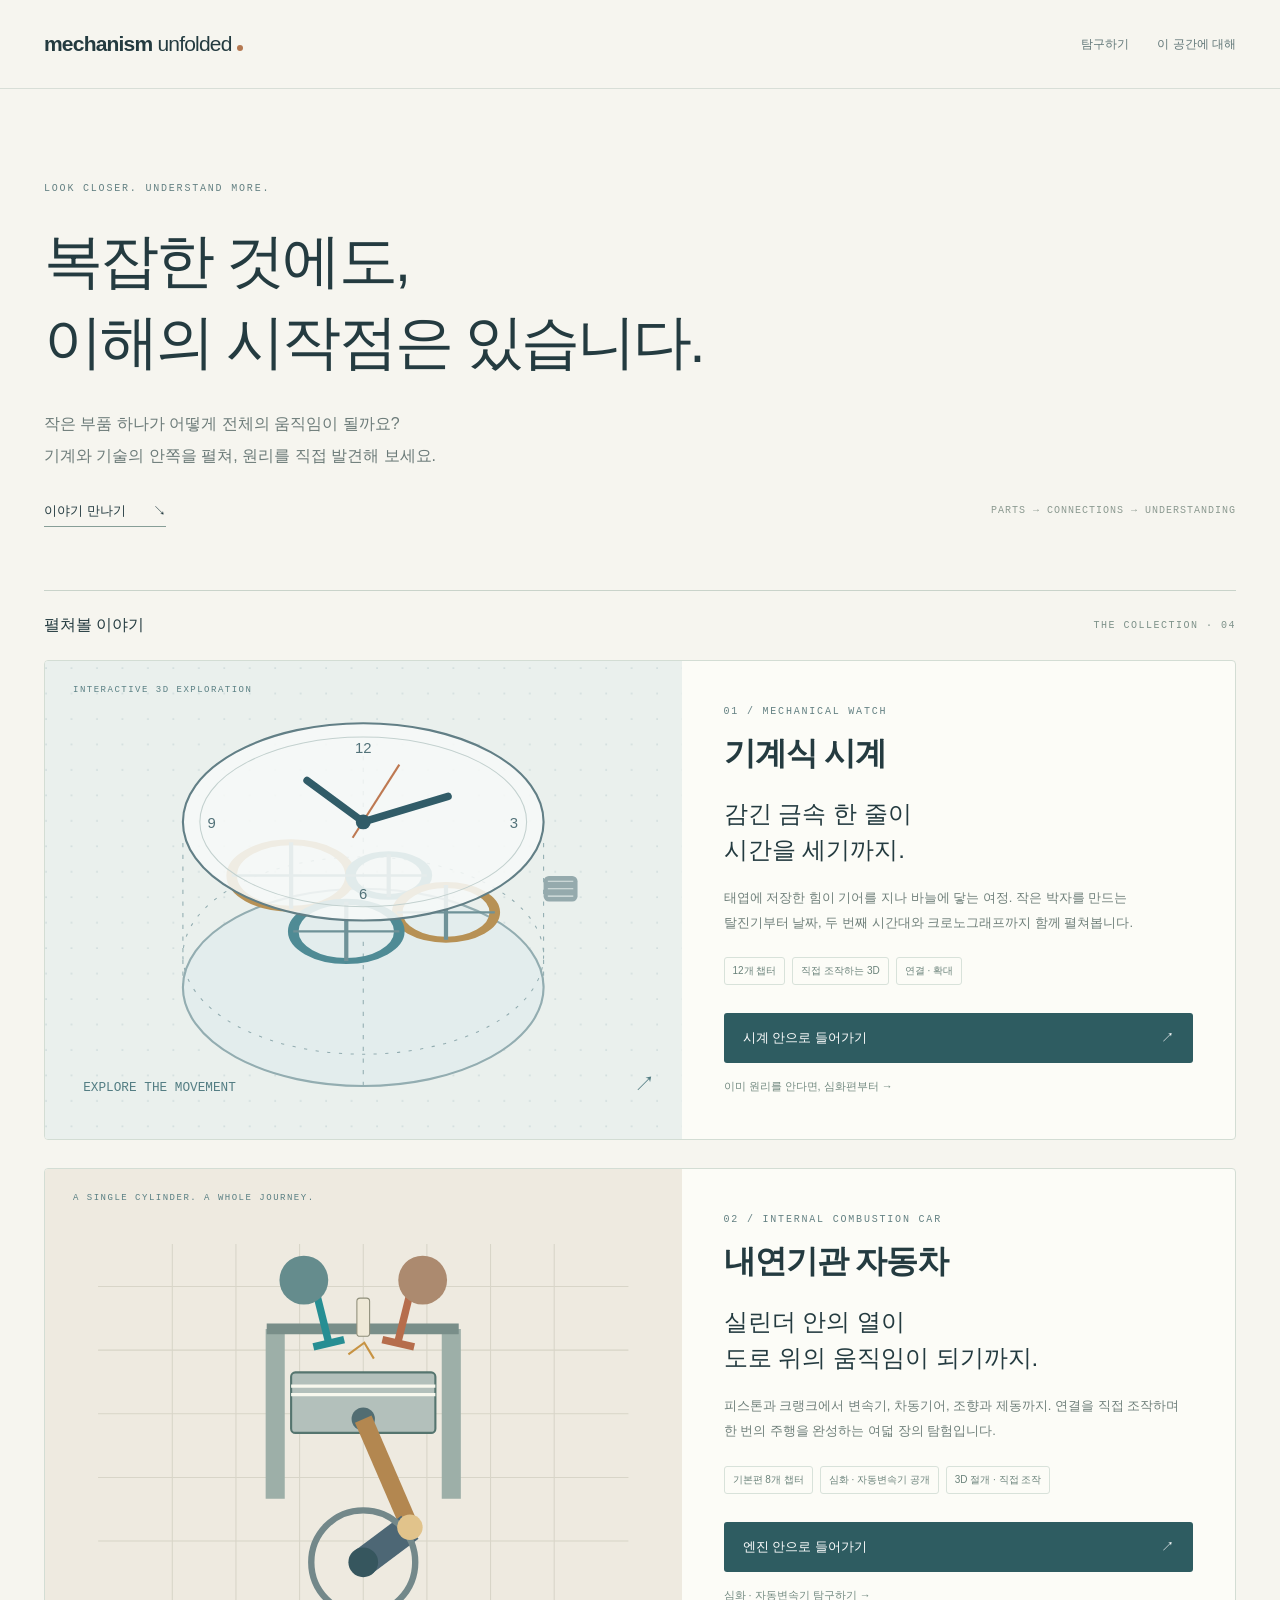
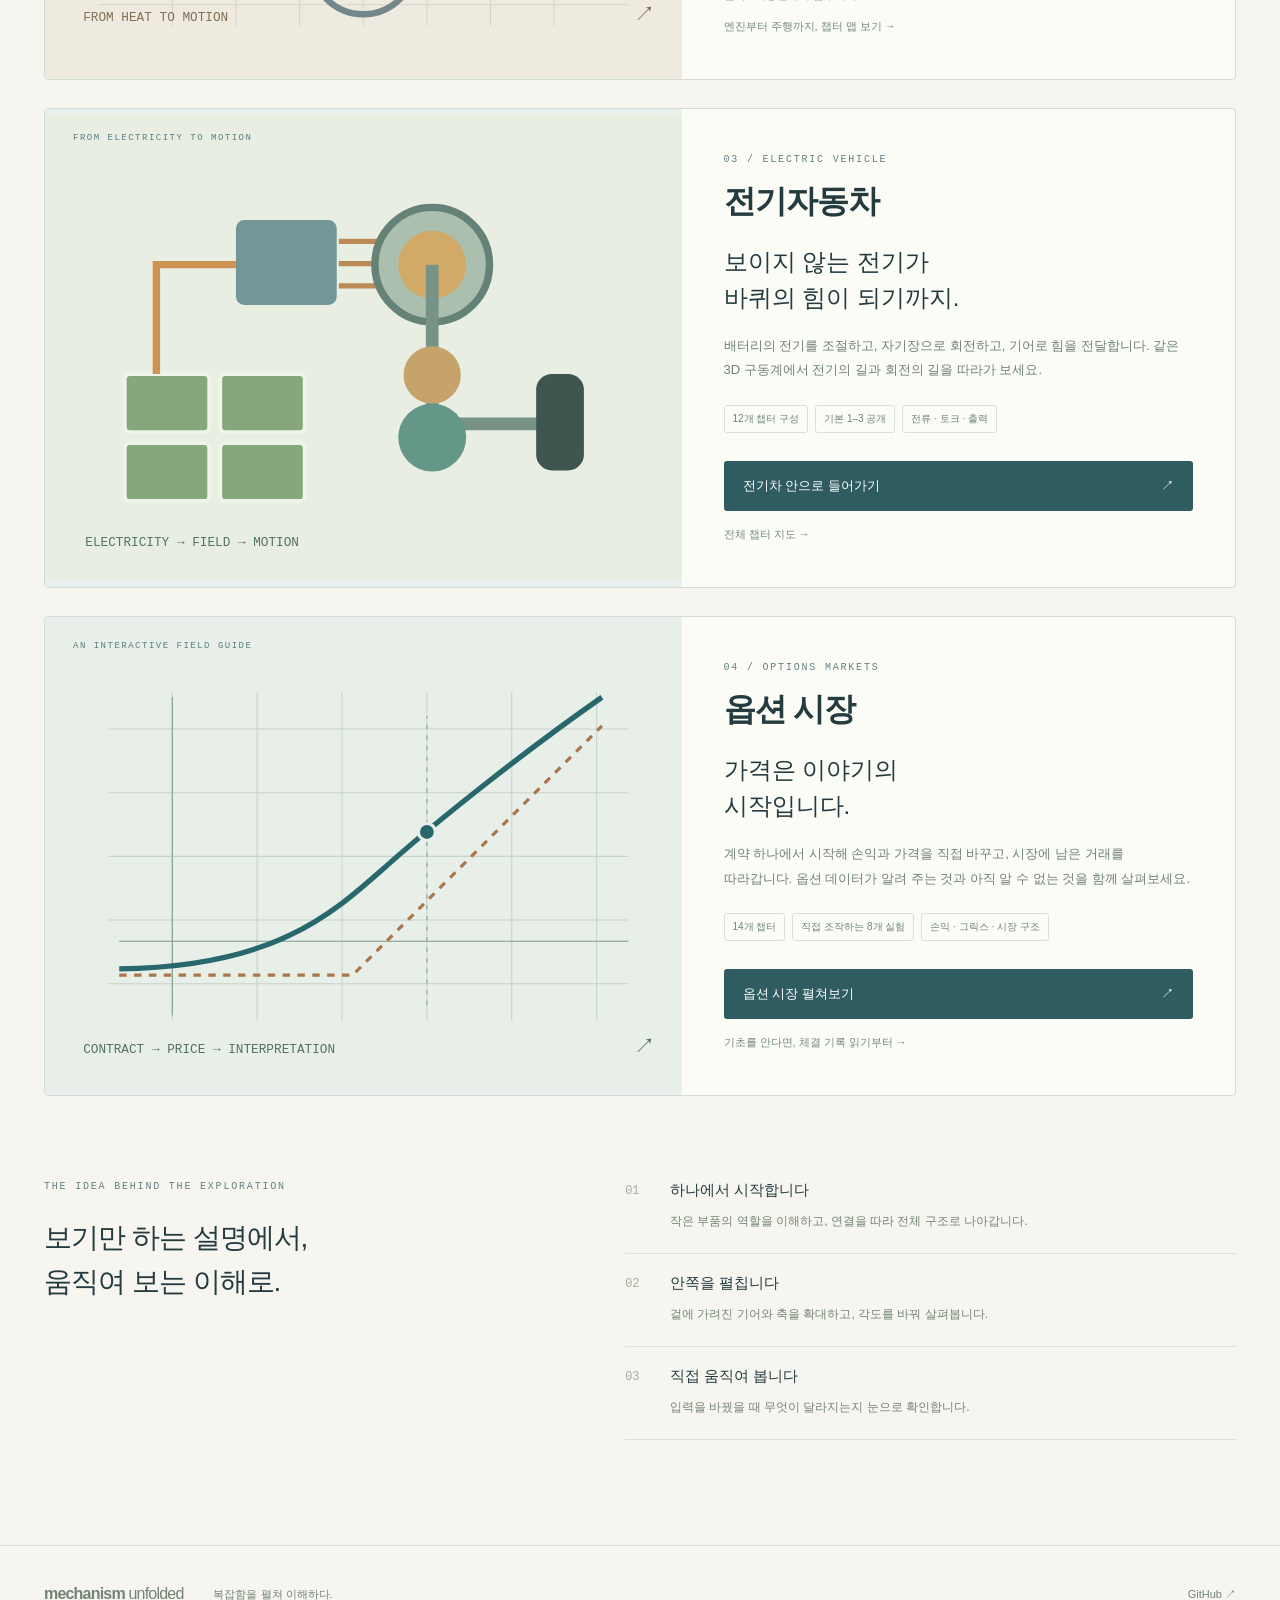
==== commit 3b1aea18: "Translate options lessons into Korean" ====
--- a/index.html
+++ b/index.html
@@ -4,6 +4,6 @@
 <main><section class="hero"><div class="kicker">LOOK CLOSER. UNDERSTAND MORE.</div><h1>복잡한 것에도,<br>이해의 시작점은 있습니다.</h1><p>작은 부품 하나가 어떻게 전체의 움직임이 될까요?<br>기계와 기술의 안쪽을 펼쳐, 원리를 직접 발견해 보세요.</p><a class="text-link" href="#stories">이야기 만나기 <span>↘</span></a><div class="hero-index" aria-hidden="true">PARTS → CONNECTIONS → UNDERSTANDING</div></section>
 <section id="stories" class="stories" aria-labelledby="stories-title"><div class="section-heading"><h2 id="stories-title">펼쳐볼 이야기</h2><span id="collectionCount">THE COLLECTION · 04</span></div>
 <article class="story"><a class="story-art" href="watch.html" aria-label="기계식 시계 탐험 시작"><svg viewBox="0 0 600 440" role="img" aria-label="분리된 층 사이로 기어와 바늘의 연결을 보여주는 시계 일러스트"><defs><pattern id="grid" width="24" height="24" patternUnits="userSpaceOnUse"><circle cx="1" cy="1" r=".8" fill="#c9d7d8"/></pattern></defs><rect width="600" height="440" fill="url(#grid)"/><g fill="none" stroke="#93adb1"><ellipse cx="300" cy="302" rx="170" ry="93" fill="#e3eded" stroke-width="2"/><ellipse cx="300" cy="272" rx="170" ry="93" stroke-dasharray="3 8"/><path d="M130 302V162M470 302V162M300 209V69M300 395V255" stroke-dasharray="4 7"/></g><g transform="translate(300 210) scale(1 .56)" fill="none" stroke-width="10"><circle cx="-68" cy="-24" r="56" stroke="#b79155"/><circle cx="24" cy="-24" r="36" stroke="#4f8b95"/><circle cx="78" cy="38" r="46" stroke="#b79155"/><circle cx="-16" cy="70" r="50" stroke="#4f8b95"/><g stroke-width="4" stroke="#6f9298"><path d="M-124 -24H-12M-68 -80V32M-12 -24H60M24 -60V12M32 38H124M78 -8V84M-66 70H34M-16 20V120"/></g></g><ellipse cx="300" cy="146" rx="170" ry="93" fill="#f7faf8" fill-opacity=".87" stroke="#627f86" stroke-width="2"/><ellipse cx="300" cy="146" rx="154" ry="80" fill="none" stroke="#c3d1cf"/><g fill="#527279" font-family="sans-serif" font-size="14" text-anchor="middle"><text x="300" y="81">12</text><text x="442" y="152">3</text><text x="300" y="219">6</text><text x="157" y="152">9</text></g><path d="M300 146L247 107M300 146L380 122" fill="none" stroke="#315c68" stroke-width="7" stroke-linecap="round"/><path d="M290 161L334 92" stroke="#be7952" stroke-width="2"/><circle cx="300" cy="146" r="7" fill="#315c68"/><rect x="470" y="197" width="32" height="24" rx="5" fill="#95aaad"/><path d="M474 202H498M474 209H498M474 216H498" stroke="#dbe5e4"/><text x="36" y="400" fill="#537d83" font-size="12" font-family="monospace">EXPLORE THE MOVEMENT</text><text x="555" y="400" fill="#537d83" font-size="20">↗</text></svg><span class="art-label">INTERACTIVE 3D EXPLORATION</span></a>
-<div class="story-copy"><div class="kicker">01 / MECHANICAL WATCH</div><h3><a href="watch.html">기계식 시계</a></h3><p class="story-deck">감긴 금속 한 줄이<br>시간을 세기까지.</p><p>태엽에 저장한 힘이 기어를 지나 바늘에 닿는 여정. 작은 박자를 만드는 탈진기부터 날짜, 두 번째 시간대와 크로노그래프까지 함께 펼쳐봅니다.</p><div class="tags"><span>12개 챕터</span><span>직접 조작하는 3D</span><span>연결 · 확대</span></div><a class="start" href="watch.html">시계 안으로 들어가기 <span>↗</span></a><a class="chapter-link" href="watch.html?lesson=8">이미 원리를 안다면, 심화편부터 →</a></div></article><article class="story car-story"><a class="story-art" href="car.html" aria-label="내연기관 자동차 탐험 시작"><svg viewBox="0 0 600 440" role="img" aria-label="실린더 절개 안의 피스톤과 커넥팅 로드, 크랭크를 보여주는 일러스트"><rect width="600" height="440" fill="#eeeae0"/><g fill="none" stroke="#d8d5c8" stroke-width="1"><path d="M50 90H550M50 150H550M50 210H550M50 270H550M50 330H550M50 390H550M120 50V410M180 50V410M240 50V410M300 50V410M360 50V410M420 50V410M480 50V410"/></g><path d="M217 130V290M383 130V290" fill="none" stroke="#9dafa8" stroke-width="18"/><path d="M209 130H390" stroke="#798e89" stroke-width="10"/><rect x="232" y="171" width="136" height="57" rx="4" fill="#b3c0bb" stroke="#55756f" stroke-width="2"/><path d="M232 184H368M232 192H368" stroke="#f8f8ee" stroke-width="3"/><circle cx="300" cy="215" r="11" fill="#526d72"/><path d="M300 215L344 317" stroke="#b38750" stroke-width="17"/><path d="M300 350L344 317" stroke="#4d6775" stroke-width="27"/><circle cx="300" cy="350" r="49" fill="none" stroke="#73888a" stroke-width="6"/><circle cx="344" cy="317" r="12" fill="#e1c38b"/><circle cx="300" cy="350" r="14" fill="#36565e"/><g stroke-width="7"><path d="M253 85L268 145" stroke="#278e93"/><path d="M347 85L332 145" stroke="#b66d4c"/><path d="M253 147L282 140" stroke="#278e93"/><path d="M318 140L348 147" stroke="#b66d4c"/></g><circle cx="244" cy="84" r="23" fill="#658c8d"/><circle cx="356" cy="84" r="23" fill="#ac8a6f"/><rect x="294" y="101" width="12" height="36" rx="3" fill="#efe9d7" stroke="#8f8e7a"/><path d="M286 154L301 143L310 158" stroke="#c79343" stroke-width="2" fill="none"/><text x="36" y="405" fill="#846e54" font-size="12" font-family="monospace">FROM HEAT TO MOTION</text><text x="555" y="405" fill="#846e54" font-size="20">↗</text></svg><span class="art-label">A SINGLE CYLINDER. A WHOLE JOURNEY.</span></a><div class="story-copy"><div class="kicker">02 / INTERNAL COMBUSTION CAR</div><h3><a href="car.html">내연기관 자동차</a></h3><p class="story-deck">실린더 안의 열이<br>도로 위의 움직임이 되기까지.</p><p>피스톤과 크랭크에서 변속기, 차동기어, 조향과 제동까지. 연결을 직접 조작하며 한 번의 주행을 완성하는 여덟 장의 탐험입니다.</p><div class="tags"><span>기본편 8개 챕터</span><span>심화 · 자동변속기 공개</span><span>3D 절개 · 직접 조작</span></div><a class="start" href="car.html">엔진 안으로 들어가기 <span>↗</span></a><a class="chapter-link" href="automatic.html">심화 · 자동변속기 탐구하기 →</a><a class="chapter-link" href="car.html#roadmap">엔진부터 주행까지, 챕터 맵 보기 →</a></div></article><article class="story ev-story"><a class="story-art" href="ev.html" aria-label="전기차 탐험 시작"><svg viewBox="0 0 600 440" role="img" aria-label="배터리에서 모터와 바퀴까지 이어지는 전기차 구동계"><rect width="600" height="440" fill="#e9eee2"/><g fill="#86a77c" stroke="#eff4e9" stroke-width="4"><rect x="75" y="245" width="80" height="55" rx="5"/><rect x="165" y="245" width="80" height="55" rx="5"/><rect x="75" y="310" width="80" height="55" rx="5"/><rect x="165" y="310" width="80" height="55" rx="5"/></g><path d="M105 245V142H205" fill="none" stroke="#cd9353" stroke-width="7"/><rect x="180" y="100" width="95" height="80" rx="8" fill="#739798"/><path d="M277 120H318M277 141H318M277 162H318" stroke="#bc8a56" stroke-width="5"/><circle cx="365" cy="142" r="54" fill="#abbfaf" stroke="#648275" stroke-width="7"/><circle cx="365" cy="142" r="32" fill="#d1aa67"/><path d="M365 142V292H492" fill="none" stroke="#789385" stroke-width="12"/><circle cx="365" cy="246" r="27" fill="#c6a36a"/><circle cx="365" cy="305" r="32" fill="#659789"/><rect x="463" y="245" width="45" height="91" rx="15" fill="#3f5650"/><text x="38" y="407" font-size="12" fill="#52745d" font-family="monospace">ELECTRICITY → FIELD → MOTION</text></svg><span class="art-label">FROM ELECTRICITY TO MOTION</span></a><div class="story-copy"><div class="kicker">03 / ELECTRIC VEHICLE</div><h3><a href="ev.html">전기자동차</a></h3><p class="story-deck">보이지 않는 전기가<br>바퀴의 힘이 되기까지.</p><p>배터리의 전기를 조절하고, 자기장으로 회전하고, 기어로 힘을 전달합니다. 같은 3D 구동계에서 전기의 길과 회전의 길을 따라가 보세요.</p><div class="tags"><span>12개 챕터 구성</span><span>기본 1–3 공개</span><span>전류 · 토크 · 출력</span></div><a class="start" href="ev.html">전기차 안으로 들어가기 <span>↗</span></a><a class="chapter-link" href="ev.html#map">전체 챕터 지도 →</a></div></article><article class="story options-story" lang="en"><a class="story-art" href="options.html" aria-label="Explore Options, unfolded"><svg viewBox="0 0 600 440" role="img" aria-label="An option value curve and its expiration payoff"><rect width="600" height="440" fill="#e8eee8"/><g fill="none" stroke="#c6d4c9"><path d="M60 100H550M60 160H550M60 220H550M60 280H550M60 340H550M120 65V375M200 65V375M280 65V375M360 65V375M440 65V375M520 65V375"/></g><path d="M70 300H550M120 370V70" stroke="#7e9a8b" fill="none"/><path d="M70 332H290L525 97" fill="none" stroke="#ad754b" stroke-width="3" stroke-dasharray="7 7"/><path d="M70 326C218 324 271 274 323 228S455 119 525 70" fill="none" stroke="#28676b" stroke-width="5"/><path d="M360 360V88" stroke="#88a38f" stroke-dasharray="4 6"/><circle cx="360" cy="197" r="8" fill="#28676b" stroke="#e8eee8" stroke-width="3"/><text x="36" y="405" fill="#527269" font-size="12" font-family="monospace">CONTRACT → PRICE → INTERPRETATION</text><text x="555" y="405" fill="#527269" font-size="20">↗</text></svg><span class="art-label">AN INTERACTIVE FIELD GUIDE</span></a><div class="story-copy"><div class="kicker">04 / OPTIONS MARKETS</div><h3><a href="options.html">Options, unfolded</a></h3><p class="story-deck">A price is the beginning<br>of the story.</p><p>Start with a contract. Build its payoff, change its price, and follow a trade through the market. Discover what options data tells you—and what it leaves open.</p><div class="tags"><span>14 lessons · English</span><span>8 hands-on labs</span><span>Payoffs · Greeks · Market structure</span></div><a class="start" href="options.html">Explore the options market <span>↗</span></a><a class="chapter-link" href="options.html#tape">Already know the basics? Try reading the tape →</a></div></article><article class="story" data-feature="firearms" hidden><a class="story-art" href="firearms.html" aria-label="총기의 변천사 탐구하기"><svg viewBox="0 0 600 440" role="img" aria-label="불씨에서 기계적 점화로 이어지는 개념 일러스트"><rect width="600" height="440" fill="#eae4d6"/><g fill="none" stroke="#bcae90"><circle cx="300" cy="210" r="135"/><circle cx="300" cy="210" r="100" stroke-dasharray="3 8"/><path d="M100 210H500"/></g><g fill="#8a674e"><rect x="150" y="221" width="265" height="20" rx="8"/><path d="M110 216H175V245L110 261Z"/></g><rect x="175" y="205" width="305" height="14" rx="6" fill="#697d7a"/><circle cx="230" cy="205" r="21" fill="#b88f52"/><path d="M230 172L218 146L241 157L254 131L250 169" fill="none" stroke="#a86d3d" stroke-width="3"/><text x="40" y="62" font-family="monospace" font-size="12" fill="#7f6448">FIRE · MECHANISM · HISTORY</text><text x="40" y="400" font-family="monospace" font-size="12" fill="#7f6448">TWELVE QUESTIONS, MANY PATHS</text><text x="552" y="400" fill="#7f6448" font-size="20">↗</text></svg><span class="art-label">A HISTORY OF CHANGING IDEAS</span></a><div class="story-copy"><div class="kicker">05 / FIREARMS THROUGH HISTORY</div><h3><a href="firearms.html">총기의 변천사</a></h3><p class="story-deck">불씨 하나에서,<br>여러 설계의 갈림길까지.</p><p>이전 방식의 어떤 문제를 해결하려 했을까요? 초기 화기부터 점화 방식의 변화까지, 역사적 배경과 원리를 비교하는 인터랙티브 전시입니다.</p><div class="tags"><span>12장 구성 · 첫 4장 공개</span><span>3D 외형 관찰</span><span>역사 · 원리 비교</span></div><a class="start" href="firearms.html">변화의 이야기 시작하기 <span>↗</span></a><a class="chapter-link" href="firearms.html#map">열두 장 챕터 맵 보기 →</a></div></article></section>
+<div class="story-copy"><div class="kicker">01 / MECHANICAL WATCH</div><h3><a href="watch.html">기계식 시계</a></h3><p class="story-deck">감긴 금속 한 줄이<br>시간을 세기까지.</p><p>태엽에 저장한 힘이 기어를 지나 바늘에 닿는 여정. 작은 박자를 만드는 탈진기부터 날짜, 두 번째 시간대와 크로노그래프까지 함께 펼쳐봅니다.</p><div class="tags"><span>12개 챕터</span><span>직접 조작하는 3D</span><span>연결 · 확대</span></div><a class="start" href="watch.html">시계 안으로 들어가기 <span>↗</span></a><a class="chapter-link" href="watch.html?lesson=8">이미 원리를 안다면, 심화편부터 →</a></div></article><article class="story car-story"><a class="story-art" href="car.html" aria-label="내연기관 자동차 탐험 시작"><svg viewBox="0 0 600 440" role="img" aria-label="실린더 절개 안의 피스톤과 커넥팅 로드, 크랭크를 보여주는 일러스트"><rect width="600" height="440" fill="#eeeae0"/><g fill="none" stroke="#d8d5c8" stroke-width="1"><path d="M50 90H550M50 150H550M50 210H550M50 270H550M50 330H550M50 390H550M120 50V410M180 50V410M240 50V410M300 50V410M360 50V410M420 50V410M480 50V410"/></g><path d="M217 130V290M383 130V290" fill="none" stroke="#9dafa8" stroke-width="18"/><path d="M209 130H390" stroke="#798e89" stroke-width="10"/><rect x="232" y="171" width="136" height="57" rx="4" fill="#b3c0bb" stroke="#55756f" stroke-width="2"/><path d="M232 184H368M232 192H368" stroke="#f8f8ee" stroke-width="3"/><circle cx="300" cy="215" r="11" fill="#526d72"/><path d="M300 215L344 317" stroke="#b38750" stroke-width="17"/><path d="M300 350L344 317" stroke="#4d6775" stroke-width="27"/><circle cx="300" cy="350" r="49" fill="none" stroke="#73888a" stroke-width="6"/><circle cx="344" cy="317" r="12" fill="#e1c38b"/><circle cx="300" cy="350" r="14" fill="#36565e"/><g stroke-width="7"><path d="M253 85L268 145" stroke="#278e93"/><path d="M347 85L332 145" stroke="#b66d4c"/><path d="M253 147L282 140" stroke="#278e93"/><path d="M318 140L348 147" stroke="#b66d4c"/></g><circle cx="244" cy="84" r="23" fill="#658c8d"/><circle cx="356" cy="84" r="23" fill="#ac8a6f"/><rect x="294" y="101" width="12" height="36" rx="3" fill="#efe9d7" stroke="#8f8e7a"/><path d="M286 154L301 143L310 158" stroke="#c79343" stroke-width="2" fill="none"/><text x="36" y="405" fill="#846e54" font-size="12" font-family="monospace">FROM HEAT TO MOTION</text><text x="555" y="405" fill="#846e54" font-size="20">↗</text></svg><span class="art-label">A SINGLE CYLINDER. A WHOLE JOURNEY.</span></a><div class="story-copy"><div class="kicker">02 / INTERNAL COMBUSTION CAR</div><h3><a href="car.html">내연기관 자동차</a></h3><p class="story-deck">실린더 안의 열이<br>도로 위의 움직임이 되기까지.</p><p>피스톤과 크랭크에서 변속기, 차동기어, 조향과 제동까지. 연결을 직접 조작하며 한 번의 주행을 완성하는 여덟 장의 탐험입니다.</p><div class="tags"><span>기본편 8개 챕터</span><span>심화 · 자동변속기 공개</span><span>3D 절개 · 직접 조작</span></div><a class="start" href="car.html">엔진 안으로 들어가기 <span>↗</span></a><a class="chapter-link" href="automatic.html">심화 · 자동변속기 탐구하기 →</a><a class="chapter-link" href="car.html#roadmap">엔진부터 주행까지, 챕터 맵 보기 →</a></div></article><article class="story ev-story"><a class="story-art" href="ev.html" aria-label="전기차 탐험 시작"><svg viewBox="0 0 600 440" role="img" aria-label="배터리에서 모터와 바퀴까지 이어지는 전기차 구동계"><rect width="600" height="440" fill="#e9eee2"/><g fill="#86a77c" stroke="#eff4e9" stroke-width="4"><rect x="75" y="245" width="80" height="55" rx="5"/><rect x="165" y="245" width="80" height="55" rx="5"/><rect x="75" y="310" width="80" height="55" rx="5"/><rect x="165" y="310" width="80" height="55" rx="5"/></g><path d="M105 245V142H205" fill="none" stroke="#cd9353" stroke-width="7"/><rect x="180" y="100" width="95" height="80" rx="8" fill="#739798"/><path d="M277 120H318M277 141H318M277 162H318" stroke="#bc8a56" stroke-width="5"/><circle cx="365" cy="142" r="54" fill="#abbfaf" stroke="#648275" stroke-width="7"/><circle cx="365" cy="142" r="32" fill="#d1aa67"/><path d="M365 142V292H492" fill="none" stroke="#789385" stroke-width="12"/><circle cx="365" cy="246" r="27" fill="#c6a36a"/><circle cx="365" cy="305" r="32" fill="#659789"/><rect x="463" y="245" width="45" height="91" rx="15" fill="#3f5650"/><text x="38" y="407" font-size="12" fill="#52745d" font-family="monospace">ELECTRICITY → FIELD → MOTION</text></svg><span class="art-label">FROM ELECTRICITY TO MOTION</span></a><div class="story-copy"><div class="kicker">03 / ELECTRIC VEHICLE</div><h3><a href="ev.html">전기자동차</a></h3><p class="story-deck">보이지 않는 전기가<br>바퀴의 힘이 되기까지.</p><p>배터리의 전기를 조절하고, 자기장으로 회전하고, 기어로 힘을 전달합니다. 같은 3D 구동계에서 전기의 길과 회전의 길을 따라가 보세요.</p><div class="tags"><span>12개 챕터 구성</span><span>기본 1–3 공개</span><span>전류 · 토크 · 출력</span></div><a class="start" href="ev.html">전기차 안으로 들어가기 <span>↗</span></a><a class="chapter-link" href="ev.html#map">전체 챕터 지도 →</a></div></article><article class="story options-story" lang="ko"><a class="story-art" href="options.html" aria-label="옵션 시장 탐구하기"><svg viewBox="0 0 600 440" role="img" aria-label="만기 전 옵션 가치 곡선과 만기 손익 그래프"><rect width="600" height="440" fill="#e8eee8"/><g fill="none" stroke="#c6d4c9"><path d="M60 100H550M60 160H550M60 220H550M60 280H550M60 340H550M120 65V375M200 65V375M280 65V375M360 65V375M440 65V375M520 65V375"/></g><path d="M70 300H550M120 370V70" stroke="#7e9a8b" fill="none"/><path d="M70 332H290L525 97" fill="none" stroke="#ad754b" stroke-width="3" stroke-dasharray="7 7"/><path d="M70 326C218 324 271 274 323 228S455 119 525 70" fill="none" stroke="#28676b" stroke-width="5"/><path d="M360 360V88" stroke="#88a38f" stroke-dasharray="4 6"/><circle cx="360" cy="197" r="8" fill="#28676b" stroke="#e8eee8" stroke-width="3"/><text x="36" y="405" fill="#527269" font-size="12" font-family="monospace">CONTRACT → PRICE → INTERPRETATION</text><text x="555" y="405" fill="#527269" font-size="20">↗</text></svg><span class="art-label">AN INTERACTIVE FIELD GUIDE</span></a><div class="story-copy"><div class="kicker">04 / OPTIONS MARKETS</div><h3><a href="options.html">옵션 시장</a></h3><p class="story-deck">가격은 이야기의<br>시작입니다.</p><p>계약 하나에서 시작해 손익과 가격을 직접 바꾸고, 시장에 남은 거래를 따라갑니다. 옵션 데이터가 알려 주는 것과 아직 알 수 없는 것을 함께 살펴보세요.</p><div class="tags"><span>14개 챕터</span><span>직접 조작하는 8개 실험</span><span>손익 · 그릭스 · 시장 구조</span></div><a class="start" href="options.html">옵션 시장 펼쳐보기 <span>↗</span></a><a class="chapter-link" href="options.html#tape">기초를 안다면, 체결 기록 읽기부터 →</a></div></article><article class="story" data-feature="firearms" hidden><a class="story-art" href="firearms.html" aria-label="총기의 변천사 탐구하기"><svg viewBox="0 0 600 440" role="img" aria-label="불씨에서 기계적 점화로 이어지는 개념 일러스트"><rect width="600" height="440" fill="#eae4d6"/><g fill="none" stroke="#bcae90"><circle cx="300" cy="210" r="135"/><circle cx="300" cy="210" r="100" stroke-dasharray="3 8"/><path d="M100 210H500"/></g><g fill="#8a674e"><rect x="150" y="221" width="265" height="20" rx="8"/><path d="M110 216H175V245L110 261Z"/></g><rect x="175" y="205" width="305" height="14" rx="6" fill="#697d7a"/><circle cx="230" cy="205" r="21" fill="#b88f52"/><path d="M230 172L218 146L241 157L254 131L250 169" fill="none" stroke="#a86d3d" stroke-width="3"/><text x="40" y="62" font-family="monospace" font-size="12" fill="#7f6448">FIRE · MECHANISM · HISTORY</text><text x="40" y="400" font-family="monospace" font-size="12" fill="#7f6448">TWELVE QUESTIONS, MANY PATHS</text><text x="552" y="400" fill="#7f6448" font-size="20">↗</text></svg><span class="art-label">A HISTORY OF CHANGING IDEAS</span></a><div class="story-copy"><div class="kicker">05 / FIREARMS THROUGH HISTORY</div><h3><a href="firearms.html">총기의 변천사</a></h3><p class="story-deck">불씨 하나에서,<br>여러 설계의 갈림길까지.</p><p>이전 방식의 어떤 문제를 해결하려 했을까요? 초기 화기부터 점화 방식의 변화까지, 역사적 배경과 원리를 비교하는 인터랙티브 전시입니다.</p><div class="tags"><span>12장 구성 · 첫 4장 공개</span><span>3D 외형 관찰</span><span>역사 · 원리 비교</span></div><a class="start" href="firearms.html">변화의 이야기 시작하기 <span>↗</span></a><a class="chapter-link" href="firearms.html#map">열두 장 챕터 맵 보기 →</a></div></article></section>
 <section id="approach" class="approach"><div><div class="kicker">THE IDEA BEHIND THE EXPLORATION</div><h2>보기만 하는 설명에서,<br>움직여 보는 이해로.</h2></div><div class="principles"><article><span>01</span><h3>하나에서 시작합니다</h3><p>작은 부품의 역할을 이해하고, 연결을 따라 전체 구조로 나아갑니다.</p></article><article><span>02</span><h3>안쪽을 펼칩니다</h3><p>겉에 가려진 기어와 축을 확대하고, 각도를 바꿔 살펴봅니다.</p></article><article><span>03</span><h3>직접 움직여 봅니다</h3><p>입력을 바꿨을 때 무엇이 달라지는지 눈으로 확인합니다.</p></article></div></section>
 </main><footer><a class="wordmark" href="index.html">mechanism <span>unfolded</span></a><p>복잡함을 펼쳐 이해하다.</p><a href="https://github.com/bjo/mechanism-unfolded">GitHub ↗</a></footer></body></html>
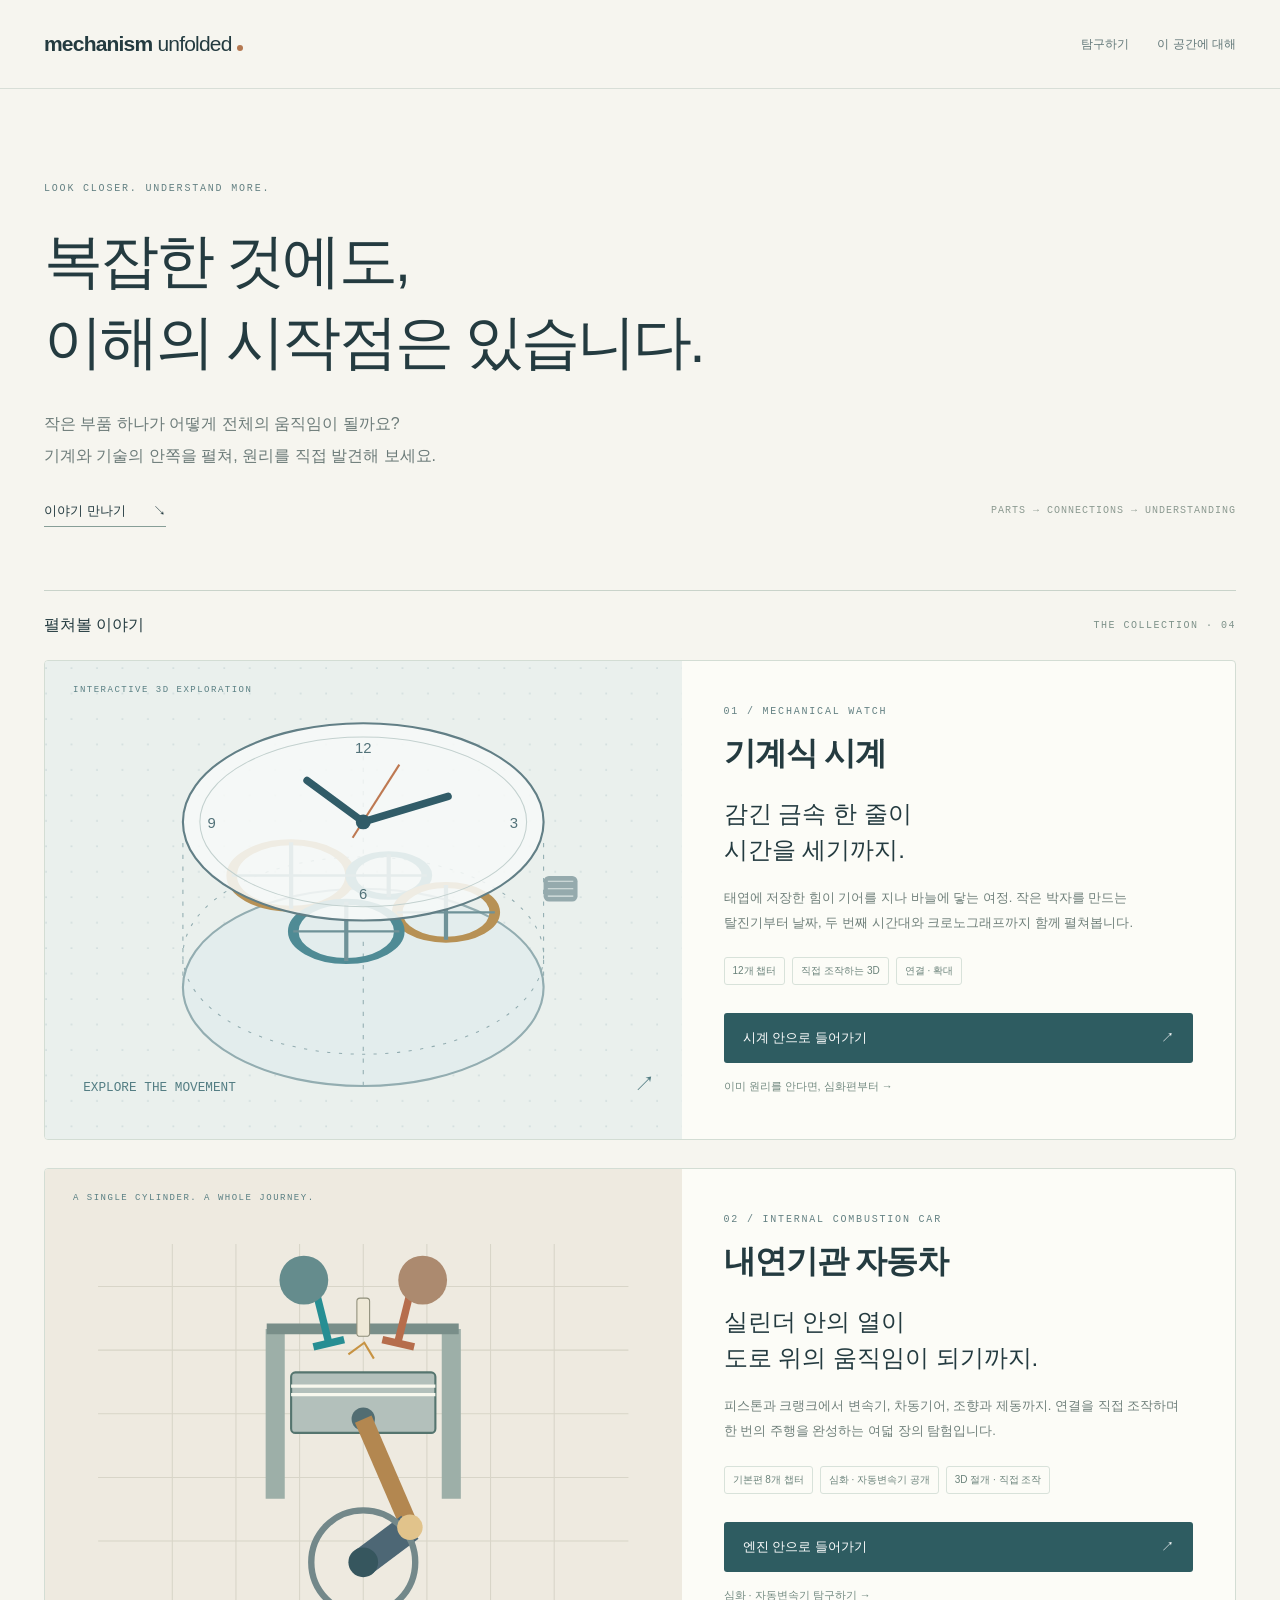
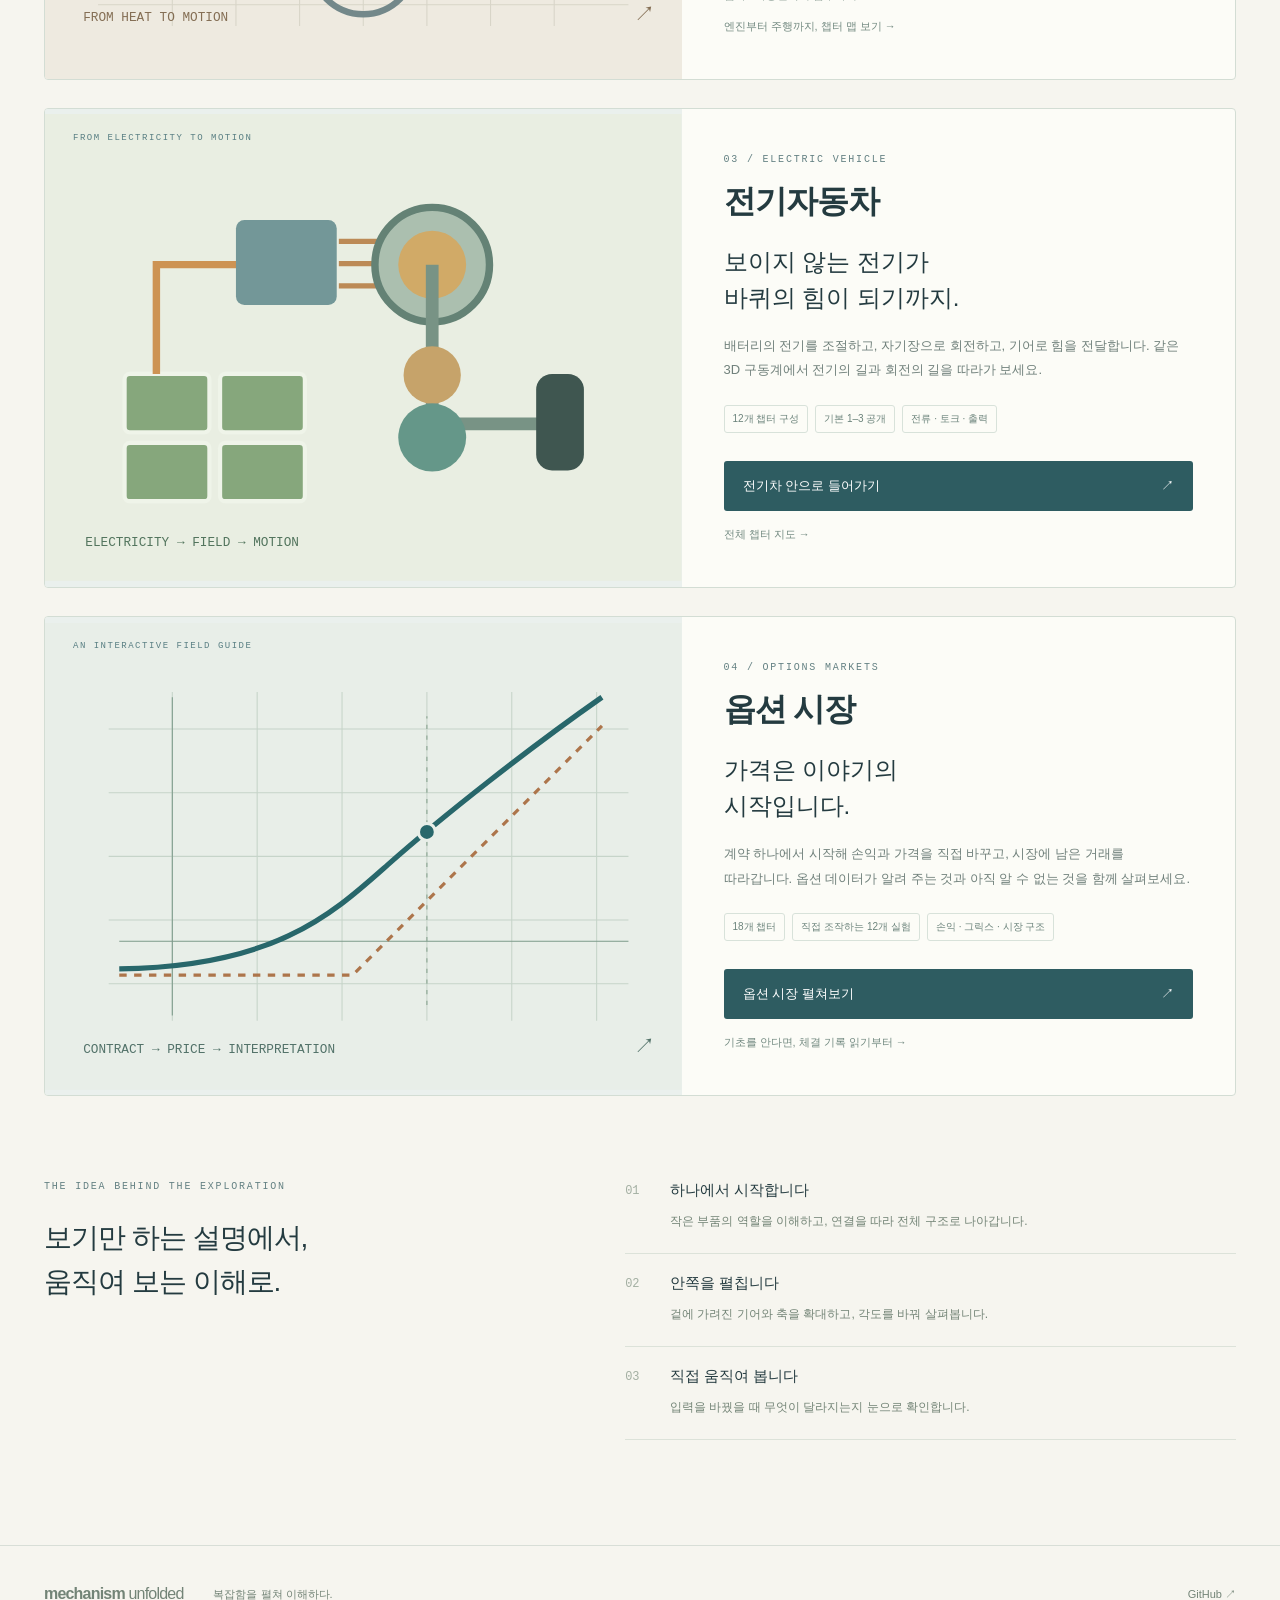
==== commit 3fe84841: "Deepen options pricing and volatility lessons" ====
--- a/index.html
+++ b/index.html
@@ -4,6 +4,6 @@
 <main><section class="hero"><div class="kicker">LOOK CLOSER. UNDERSTAND MORE.</div><h1>복잡한 것에도,<br>이해의 시작점은 있습니다.</h1><p>작은 부품 하나가 어떻게 전체의 움직임이 될까요?<br>기계와 기술의 안쪽을 펼쳐, 원리를 직접 발견해 보세요.</p><a class="text-link" href="#stories">이야기 만나기 <span>↘</span></a><div class="hero-index" aria-hidden="true">PARTS → CONNECTIONS → UNDERSTANDING</div></section>
 <section id="stories" class="stories" aria-labelledby="stories-title"><div class="section-heading"><h2 id="stories-title">펼쳐볼 이야기</h2><span id="collectionCount">THE COLLECTION · 04</span></div>
 <article class="story"><a class="story-art" href="watch.html" aria-label="기계식 시계 탐험 시작"><svg viewBox="0 0 600 440" role="img" aria-label="분리된 층 사이로 기어와 바늘의 연결을 보여주는 시계 일러스트"><defs><pattern id="grid" width="24" height="24" patternUnits="userSpaceOnUse"><circle cx="1" cy="1" r=".8" fill="#c9d7d8"/></pattern></defs><rect width="600" height="440" fill="url(#grid)"/><g fill="none" stroke="#93adb1"><ellipse cx="300" cy="302" rx="170" ry="93" fill="#e3eded" stroke-width="2"/><ellipse cx="300" cy="272" rx="170" ry="93" stroke-dasharray="3 8"/><path d="M130 302V162M470 302V162M300 209V69M300 395V255" stroke-dasharray="4 7"/></g><g transform="translate(300 210) scale(1 .56)" fill="none" stroke-width="10"><circle cx="-68" cy="-24" r="56" stroke="#b79155"/><circle cx="24" cy="-24" r="36" stroke="#4f8b95"/><circle cx="78" cy="38" r="46" stroke="#b79155"/><circle cx="-16" cy="70" r="50" stroke="#4f8b95"/><g stroke-width="4" stroke="#6f9298"><path d="M-124 -24H-12M-68 -80V32M-12 -24H60M24 -60V12M32 38H124M78 -8V84M-66 70H34M-16 20V120"/></g></g><ellipse cx="300" cy="146" rx="170" ry="93" fill="#f7faf8" fill-opacity=".87" stroke="#627f86" stroke-width="2"/><ellipse cx="300" cy="146" rx="154" ry="80" fill="none" stroke="#c3d1cf"/><g fill="#527279" font-family="sans-serif" font-size="14" text-anchor="middle"><text x="300" y="81">12</text><text x="442" y="152">3</text><text x="300" y="219">6</text><text x="157" y="152">9</text></g><path d="M300 146L247 107M300 146L380 122" fill="none" stroke="#315c68" stroke-width="7" stroke-linecap="round"/><path d="M290 161L334 92" stroke="#be7952" stroke-width="2"/><circle cx="300" cy="146" r="7" fill="#315c68"/><rect x="470" y="197" width="32" height="24" rx="5" fill="#95aaad"/><path d="M474 202H498M474 209H498M474 216H498" stroke="#dbe5e4"/><text x="36" y="400" fill="#537d83" font-size="12" font-family="monospace">EXPLORE THE MOVEMENT</text><text x="555" y="400" fill="#537d83" font-size="20">↗</text></svg><span class="art-label">INTERACTIVE 3D EXPLORATION</span></a>
-<div class="story-copy"><div class="kicker">01 / MECHANICAL WATCH</div><h3><a href="watch.html">기계식 시계</a></h3><p class="story-deck">감긴 금속 한 줄이<br>시간을 세기까지.</p><p>태엽에 저장한 힘이 기어를 지나 바늘에 닿는 여정. 작은 박자를 만드는 탈진기부터 날짜, 두 번째 시간대와 크로노그래프까지 함께 펼쳐봅니다.</p><div class="tags"><span>12개 챕터</span><span>직접 조작하는 3D</span><span>연결 · 확대</span></div><a class="start" href="watch.html">시계 안으로 들어가기 <span>↗</span></a><a class="chapter-link" href="watch.html?lesson=8">이미 원리를 안다면, 심화편부터 →</a></div></article><article class="story car-story"><a class="story-art" href="car.html" aria-label="내연기관 자동차 탐험 시작"><svg viewBox="0 0 600 440" role="img" aria-label="실린더 절개 안의 피스톤과 커넥팅 로드, 크랭크를 보여주는 일러스트"><rect width="600" height="440" fill="#eeeae0"/><g fill="none" stroke="#d8d5c8" stroke-width="1"><path d="M50 90H550M50 150H550M50 210H550M50 270H550M50 330H550M50 390H550M120 50V410M180 50V410M240 50V410M300 50V410M360 50V410M420 50V410M480 50V410"/></g><path d="M217 130V290M383 130V290" fill="none" stroke="#9dafa8" stroke-width="18"/><path d="M209 130H390" stroke="#798e89" stroke-width="10"/><rect x="232" y="171" width="136" height="57" rx="4" fill="#b3c0bb" stroke="#55756f" stroke-width="2"/><path d="M232 184H368M232 192H368" stroke="#f8f8ee" stroke-width="3"/><circle cx="300" cy="215" r="11" fill="#526d72"/><path d="M300 215L344 317" stroke="#b38750" stroke-width="17"/><path d="M300 350L344 317" stroke="#4d6775" stroke-width="27"/><circle cx="300" cy="350" r="49" fill="none" stroke="#73888a" stroke-width="6"/><circle cx="344" cy="317" r="12" fill="#e1c38b"/><circle cx="300" cy="350" r="14" fill="#36565e"/><g stroke-width="7"><path d="M253 85L268 145" stroke="#278e93"/><path d="M347 85L332 145" stroke="#b66d4c"/><path d="M253 147L282 140" stroke="#278e93"/><path d="M318 140L348 147" stroke="#b66d4c"/></g><circle cx="244" cy="84" r="23" fill="#658c8d"/><circle cx="356" cy="84" r="23" fill="#ac8a6f"/><rect x="294" y="101" width="12" height="36" rx="3" fill="#efe9d7" stroke="#8f8e7a"/><path d="M286 154L301 143L310 158" stroke="#c79343" stroke-width="2" fill="none"/><text x="36" y="405" fill="#846e54" font-size="12" font-family="monospace">FROM HEAT TO MOTION</text><text x="555" y="405" fill="#846e54" font-size="20">↗</text></svg><span class="art-label">A SINGLE CYLINDER. A WHOLE JOURNEY.</span></a><div class="story-copy"><div class="kicker">02 / INTERNAL COMBUSTION CAR</div><h3><a href="car.html">내연기관 자동차</a></h3><p class="story-deck">실린더 안의 열이<br>도로 위의 움직임이 되기까지.</p><p>피스톤과 크랭크에서 변속기, 차동기어, 조향과 제동까지. 연결을 직접 조작하며 한 번의 주행을 완성하는 여덟 장의 탐험입니다.</p><div class="tags"><span>기본편 8개 챕터</span><span>심화 · 자동변속기 공개</span><span>3D 절개 · 직접 조작</span></div><a class="start" href="car.html">엔진 안으로 들어가기 <span>↗</span></a><a class="chapter-link" href="automatic.html">심화 · 자동변속기 탐구하기 →</a><a class="chapter-link" href="car.html#roadmap">엔진부터 주행까지, 챕터 맵 보기 →</a></div></article><article class="story ev-story"><a class="story-art" href="ev.html" aria-label="전기차 탐험 시작"><svg viewBox="0 0 600 440" role="img" aria-label="배터리에서 모터와 바퀴까지 이어지는 전기차 구동계"><rect width="600" height="440" fill="#e9eee2"/><g fill="#86a77c" stroke="#eff4e9" stroke-width="4"><rect x="75" y="245" width="80" height="55" rx="5"/><rect x="165" y="245" width="80" height="55" rx="5"/><rect x="75" y="310" width="80" height="55" rx="5"/><rect x="165" y="310" width="80" height="55" rx="5"/></g><path d="M105 245V142H205" fill="none" stroke="#cd9353" stroke-width="7"/><rect x="180" y="100" width="95" height="80" rx="8" fill="#739798"/><path d="M277 120H318M277 141H318M277 162H318" stroke="#bc8a56" stroke-width="5"/><circle cx="365" cy="142" r="54" fill="#abbfaf" stroke="#648275" stroke-width="7"/><circle cx="365" cy="142" r="32" fill="#d1aa67"/><path d="M365 142V292H492" fill="none" stroke="#789385" stroke-width="12"/><circle cx="365" cy="246" r="27" fill="#c6a36a"/><circle cx="365" cy="305" r="32" fill="#659789"/><rect x="463" y="245" width="45" height="91" rx="15" fill="#3f5650"/><text x="38" y="407" font-size="12" fill="#52745d" font-family="monospace">ELECTRICITY → FIELD → MOTION</text></svg><span class="art-label">FROM ELECTRICITY TO MOTION</span></a><div class="story-copy"><div class="kicker">03 / ELECTRIC VEHICLE</div><h3><a href="ev.html">전기자동차</a></h3><p class="story-deck">보이지 않는 전기가<br>바퀴의 힘이 되기까지.</p><p>배터리의 전기를 조절하고, 자기장으로 회전하고, 기어로 힘을 전달합니다. 같은 3D 구동계에서 전기의 길과 회전의 길을 따라가 보세요.</p><div class="tags"><span>12개 챕터 구성</span><span>기본 1–3 공개</span><span>전류 · 토크 · 출력</span></div><a class="start" href="ev.html">전기차 안으로 들어가기 <span>↗</span></a><a class="chapter-link" href="ev.html#map">전체 챕터 지도 →</a></div></article><article class="story options-story" lang="ko"><a class="story-art" href="options.html" aria-label="옵션 시장 탐구하기"><svg viewBox="0 0 600 440" role="img" aria-label="만기 전 옵션 가치 곡선과 만기 손익 그래프"><rect width="600" height="440" fill="#e8eee8"/><g fill="none" stroke="#c6d4c9"><path d="M60 100H550M60 160H550M60 220H550M60 280H550M60 340H550M120 65V375M200 65V375M280 65V375M360 65V375M440 65V375M520 65V375"/></g><path d="M70 300H550M120 370V70" stroke="#7e9a8b" fill="none"/><path d="M70 332H290L525 97" fill="none" stroke="#ad754b" stroke-width="3" stroke-dasharray="7 7"/><path d="M70 326C218 324 271 274 323 228S455 119 525 70" fill="none" stroke="#28676b" stroke-width="5"/><path d="M360 360V88" stroke="#88a38f" stroke-dasharray="4 6"/><circle cx="360" cy="197" r="8" fill="#28676b" stroke="#e8eee8" stroke-width="3"/><text x="36" y="405" fill="#527269" font-size="12" font-family="monospace">CONTRACT → PRICE → INTERPRETATION</text><text x="555" y="405" fill="#527269" font-size="20">↗</text></svg><span class="art-label">AN INTERACTIVE FIELD GUIDE</span></a><div class="story-copy"><div class="kicker">04 / OPTIONS MARKETS</div><h3><a href="options.html">옵션 시장</a></h3><p class="story-deck">가격은 이야기의<br>시작입니다.</p><p>계약 하나에서 시작해 손익과 가격을 직접 바꾸고, 시장에 남은 거래를 따라갑니다. 옵션 데이터가 알려 주는 것과 아직 알 수 없는 것을 함께 살펴보세요.</p><div class="tags"><span>14개 챕터</span><span>직접 조작하는 8개 실험</span><span>손익 · 그릭스 · 시장 구조</span></div><a class="start" href="options.html">옵션 시장 펼쳐보기 <span>↗</span></a><a class="chapter-link" href="options.html#tape">기초를 안다면, 체결 기록 읽기부터 →</a></div></article><article class="story" data-feature="firearms" hidden><a class="story-art" href="firearms.html" aria-label="총기의 변천사 탐구하기"><svg viewBox="0 0 600 440" role="img" aria-label="불씨에서 기계적 점화로 이어지는 개념 일러스트"><rect width="600" height="440" fill="#eae4d6"/><g fill="none" stroke="#bcae90"><circle cx="300" cy="210" r="135"/><circle cx="300" cy="210" r="100" stroke-dasharray="3 8"/><path d="M100 210H500"/></g><g fill="#8a674e"><rect x="150" y="221" width="265" height="20" rx="8"/><path d="M110 216H175V245L110 261Z"/></g><rect x="175" y="205" width="305" height="14" rx="6" fill="#697d7a"/><circle cx="230" cy="205" r="21" fill="#b88f52"/><path d="M230 172L218 146L241 157L254 131L250 169" fill="none" stroke="#a86d3d" stroke-width="3"/><text x="40" y="62" font-family="monospace" font-size="12" fill="#7f6448">FIRE · MECHANISM · HISTORY</text><text x="40" y="400" font-family="monospace" font-size="12" fill="#7f6448">TWELVE QUESTIONS, MANY PATHS</text><text x="552" y="400" fill="#7f6448" font-size="20">↗</text></svg><span class="art-label">A HISTORY OF CHANGING IDEAS</span></a><div class="story-copy"><div class="kicker">05 / FIREARMS THROUGH HISTORY</div><h3><a href="firearms.html">총기의 변천사</a></h3><p class="story-deck">불씨 하나에서,<br>여러 설계의 갈림길까지.</p><p>이전 방식의 어떤 문제를 해결하려 했을까요? 초기 화기부터 점화 방식의 변화까지, 역사적 배경과 원리를 비교하는 인터랙티브 전시입니다.</p><div class="tags"><span>12장 구성 · 첫 4장 공개</span><span>3D 외형 관찰</span><span>역사 · 원리 비교</span></div><a class="start" href="firearms.html">변화의 이야기 시작하기 <span>↗</span></a><a class="chapter-link" href="firearms.html#map">열두 장 챕터 맵 보기 →</a></div></article></section>
+<div class="story-copy"><div class="kicker">01 / MECHANICAL WATCH</div><h3><a href="watch.html">기계식 시계</a></h3><p class="story-deck">감긴 금속 한 줄이<br>시간을 세기까지.</p><p>태엽에 저장한 힘이 기어를 지나 바늘에 닿는 여정. 작은 박자를 만드는 탈진기부터 날짜, 두 번째 시간대와 크로노그래프까지 함께 펼쳐봅니다.</p><div class="tags"><span>12개 챕터</span><span>직접 조작하는 3D</span><span>연결 · 확대</span></div><a class="start" href="watch.html">시계 안으로 들어가기 <span>↗</span></a><a class="chapter-link" href="watch.html?lesson=8">이미 원리를 안다면, 심화편부터 →</a></div></article><article class="story car-story"><a class="story-art" href="car.html" aria-label="내연기관 자동차 탐험 시작"><svg viewBox="0 0 600 440" role="img" aria-label="실린더 절개 안의 피스톤과 커넥팅 로드, 크랭크를 보여주는 일러스트"><rect width="600" height="440" fill="#eeeae0"/><g fill="none" stroke="#d8d5c8" stroke-width="1"><path d="M50 90H550M50 150H550M50 210H550M50 270H550M50 330H550M50 390H550M120 50V410M180 50V410M240 50V410M300 50V410M360 50V410M420 50V410M480 50V410"/></g><path d="M217 130V290M383 130V290" fill="none" stroke="#9dafa8" stroke-width="18"/><path d="M209 130H390" stroke="#798e89" stroke-width="10"/><rect x="232" y="171" width="136" height="57" rx="4" fill="#b3c0bb" stroke="#55756f" stroke-width="2"/><path d="M232 184H368M232 192H368" stroke="#f8f8ee" stroke-width="3"/><circle cx="300" cy="215" r="11" fill="#526d72"/><path d="M300 215L344 317" stroke="#b38750" stroke-width="17"/><path d="M300 350L344 317" stroke="#4d6775" stroke-width="27"/><circle cx="300" cy="350" r="49" fill="none" stroke="#73888a" stroke-width="6"/><circle cx="344" cy="317" r="12" fill="#e1c38b"/><circle cx="300" cy="350" r="14" fill="#36565e"/><g stroke-width="7"><path d="M253 85L268 145" stroke="#278e93"/><path d="M347 85L332 145" stroke="#b66d4c"/><path d="M253 147L282 140" stroke="#278e93"/><path d="M318 140L348 147" stroke="#b66d4c"/></g><circle cx="244" cy="84" r="23" fill="#658c8d"/><circle cx="356" cy="84" r="23" fill="#ac8a6f"/><rect x="294" y="101" width="12" height="36" rx="3" fill="#efe9d7" stroke="#8f8e7a"/><path d="M286 154L301 143L310 158" stroke="#c79343" stroke-width="2" fill="none"/><text x="36" y="405" fill="#846e54" font-size="12" font-family="monospace">FROM HEAT TO MOTION</text><text x="555" y="405" fill="#846e54" font-size="20">↗</text></svg><span class="art-label">A SINGLE CYLINDER. A WHOLE JOURNEY.</span></a><div class="story-copy"><div class="kicker">02 / INTERNAL COMBUSTION CAR</div><h3><a href="car.html">내연기관 자동차</a></h3><p class="story-deck">실린더 안의 열이<br>도로 위의 움직임이 되기까지.</p><p>피스톤과 크랭크에서 변속기, 차동기어, 조향과 제동까지. 연결을 직접 조작하며 한 번의 주행을 완성하는 여덟 장의 탐험입니다.</p><div class="tags"><span>기본편 8개 챕터</span><span>심화 · 자동변속기 공개</span><span>3D 절개 · 직접 조작</span></div><a class="start" href="car.html">엔진 안으로 들어가기 <span>↗</span></a><a class="chapter-link" href="automatic.html">심화 · 자동변속기 탐구하기 →</a><a class="chapter-link" href="car.html#roadmap">엔진부터 주행까지, 챕터 맵 보기 →</a></div></article><article class="story ev-story"><a class="story-art" href="ev.html" aria-label="전기차 탐험 시작"><svg viewBox="0 0 600 440" role="img" aria-label="배터리에서 모터와 바퀴까지 이어지는 전기차 구동계"><rect width="600" height="440" fill="#e9eee2"/><g fill="#86a77c" stroke="#eff4e9" stroke-width="4"><rect x="75" y="245" width="80" height="55" rx="5"/><rect x="165" y="245" width="80" height="55" rx="5"/><rect x="75" y="310" width="80" height="55" rx="5"/><rect x="165" y="310" width="80" height="55" rx="5"/></g><path d="M105 245V142H205" fill="none" stroke="#cd9353" stroke-width="7"/><rect x="180" y="100" width="95" height="80" rx="8" fill="#739798"/><path d="M277 120H318M277 141H318M277 162H318" stroke="#bc8a56" stroke-width="5"/><circle cx="365" cy="142" r="54" fill="#abbfaf" stroke="#648275" stroke-width="7"/><circle cx="365" cy="142" r="32" fill="#d1aa67"/><path d="M365 142V292H492" fill="none" stroke="#789385" stroke-width="12"/><circle cx="365" cy="246" r="27" fill="#c6a36a"/><circle cx="365" cy="305" r="32" fill="#659789"/><rect x="463" y="245" width="45" height="91" rx="15" fill="#3f5650"/><text x="38" y="407" font-size="12" fill="#52745d" font-family="monospace">ELECTRICITY → FIELD → MOTION</text></svg><span class="art-label">FROM ELECTRICITY TO MOTION</span></a><div class="story-copy"><div class="kicker">03 / ELECTRIC VEHICLE</div><h3><a href="ev.html">전기자동차</a></h3><p class="story-deck">보이지 않는 전기가<br>바퀴의 힘이 되기까지.</p><p>배터리의 전기를 조절하고, 자기장으로 회전하고, 기어로 힘을 전달합니다. 같은 3D 구동계에서 전기의 길과 회전의 길을 따라가 보세요.</p><div class="tags"><span>12개 챕터 구성</span><span>기본 1–3 공개</span><span>전류 · 토크 · 출력</span></div><a class="start" href="ev.html">전기차 안으로 들어가기 <span>↗</span></a><a class="chapter-link" href="ev.html#map">전체 챕터 지도 →</a></div></article><article class="story options-story" lang="ko"><a class="story-art" href="options.html" aria-label="옵션 시장 탐구하기"><svg viewBox="0 0 600 440" role="img" aria-label="만기 전 옵션 가치 곡선과 만기 손익 그래프"><rect width="600" height="440" fill="#e8eee8"/><g fill="none" stroke="#c6d4c9"><path d="M60 100H550M60 160H550M60 220H550M60 280H550M60 340H550M120 65V375M200 65V375M280 65V375M360 65V375M440 65V375M520 65V375"/></g><path d="M70 300H550M120 370V70" stroke="#7e9a8b" fill="none"/><path d="M70 332H290L525 97" fill="none" stroke="#ad754b" stroke-width="3" stroke-dasharray="7 7"/><path d="M70 326C218 324 271 274 323 228S455 119 525 70" fill="none" stroke="#28676b" stroke-width="5"/><path d="M360 360V88" stroke="#88a38f" stroke-dasharray="4 6"/><circle cx="360" cy="197" r="8" fill="#28676b" stroke="#e8eee8" stroke-width="3"/><text x="36" y="405" fill="#527269" font-size="12" font-family="monospace">CONTRACT → PRICE → INTERPRETATION</text><text x="555" y="405" fill="#527269" font-size="20">↗</text></svg><span class="art-label">AN INTERACTIVE FIELD GUIDE</span></a><div class="story-copy"><div class="kicker">04 / OPTIONS MARKETS</div><h3><a href="options.html">옵션 시장</a></h3><p class="story-deck">가격은 이야기의<br>시작입니다.</p><p>계약 하나에서 시작해 손익과 가격을 직접 바꾸고, 시장에 남은 거래를 따라갑니다. 옵션 데이터가 알려 주는 것과 아직 알 수 없는 것을 함께 살펴보세요.</p><div class="tags"><span>18개 챕터</span><span>직접 조작하는 12개 실험</span><span>손익 · 그릭스 · 시장 구조</span></div><a class="start" href="options.html">옵션 시장 펼쳐보기 <span>↗</span></a><a class="chapter-link" href="options.html#tape">기초를 안다면, 체결 기록 읽기부터 →</a></div></article><article class="story" data-feature="firearms" hidden><a class="story-art" href="firearms.html" aria-label="총기의 변천사 탐구하기"><svg viewBox="0 0 600 440" role="img" aria-label="불씨에서 기계적 점화로 이어지는 개념 일러스트"><rect width="600" height="440" fill="#eae4d6"/><g fill="none" stroke="#bcae90"><circle cx="300" cy="210" r="135"/><circle cx="300" cy="210" r="100" stroke-dasharray="3 8"/><path d="M100 210H500"/></g><g fill="#8a674e"><rect x="150" y="221" width="265" height="20" rx="8"/><path d="M110 216H175V245L110 261Z"/></g><rect x="175" y="205" width="305" height="14" rx="6" fill="#697d7a"/><circle cx="230" cy="205" r="21" fill="#b88f52"/><path d="M230 172L218 146L241 157L254 131L250 169" fill="none" stroke="#a86d3d" stroke-width="3"/><text x="40" y="62" font-family="monospace" font-size="12" fill="#7f6448">FIRE · MECHANISM · HISTORY</text><text x="40" y="400" font-family="monospace" font-size="12" fill="#7f6448">TWELVE QUESTIONS, MANY PATHS</text><text x="552" y="400" fill="#7f6448" font-size="20">↗</text></svg><span class="art-label">A HISTORY OF CHANGING IDEAS</span></a><div class="story-copy"><div class="kicker">05 / FIREARMS THROUGH HISTORY</div><h3><a href="firearms.html">총기의 변천사</a></h3><p class="story-deck">불씨 하나에서,<br>여러 설계의 갈림길까지.</p><p>이전 방식의 어떤 문제를 해결하려 했을까요? 초기 화기부터 점화 방식의 변화까지, 역사적 배경과 원리를 비교하는 인터랙티브 전시입니다.</p><div class="tags"><span>12장 구성 · 첫 4장 공개</span><span>3D 외형 관찰</span><span>역사 · 원리 비교</span></div><a class="start" href="firearms.html">변화의 이야기 시작하기 <span>↗</span></a><a class="chapter-link" href="firearms.html#map">열두 장 챕터 맵 보기 →</a></div></article></section>
 <section id="approach" class="approach"><div><div class="kicker">THE IDEA BEHIND THE EXPLORATION</div><h2>보기만 하는 설명에서,<br>움직여 보는 이해로.</h2></div><div class="principles"><article><span>01</span><h3>하나에서 시작합니다</h3><p>작은 부품의 역할을 이해하고, 연결을 따라 전체 구조로 나아갑니다.</p></article><article><span>02</span><h3>안쪽을 펼칩니다</h3><p>겉에 가려진 기어와 축을 확대하고, 각도를 바꿔 살펴봅니다.</p></article><article><span>03</span><h3>직접 움직여 봅니다</h3><p>입력을 바꿨을 때 무엇이 달라지는지 눈으로 확인합니다.</p></article></div></section>
 </main><footer><a class="wordmark" href="index.html">mechanism <span>unfolded</span></a><p>복잡함을 펼쳐 이해하다.</p><a href="https://github.com/bjo/mechanism-unfolded">GitHub ↗</a></footer></body></html>
